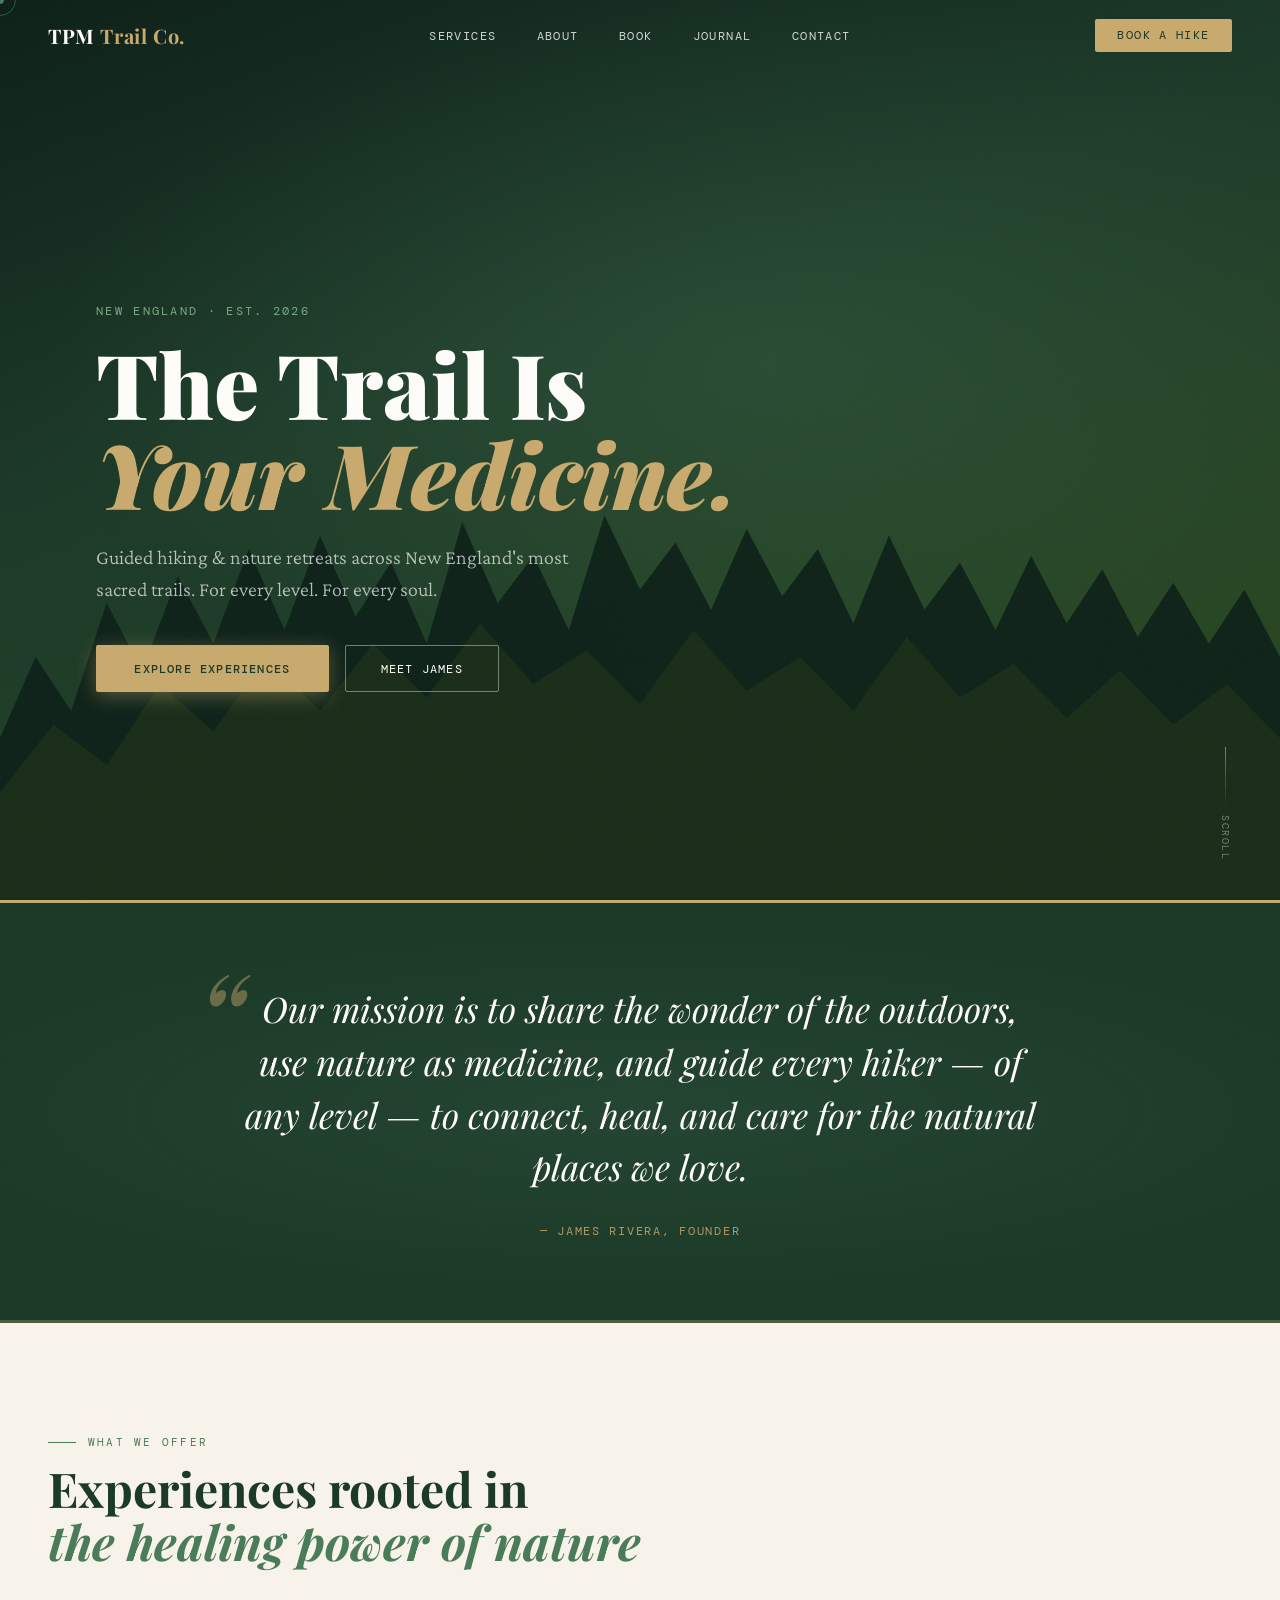
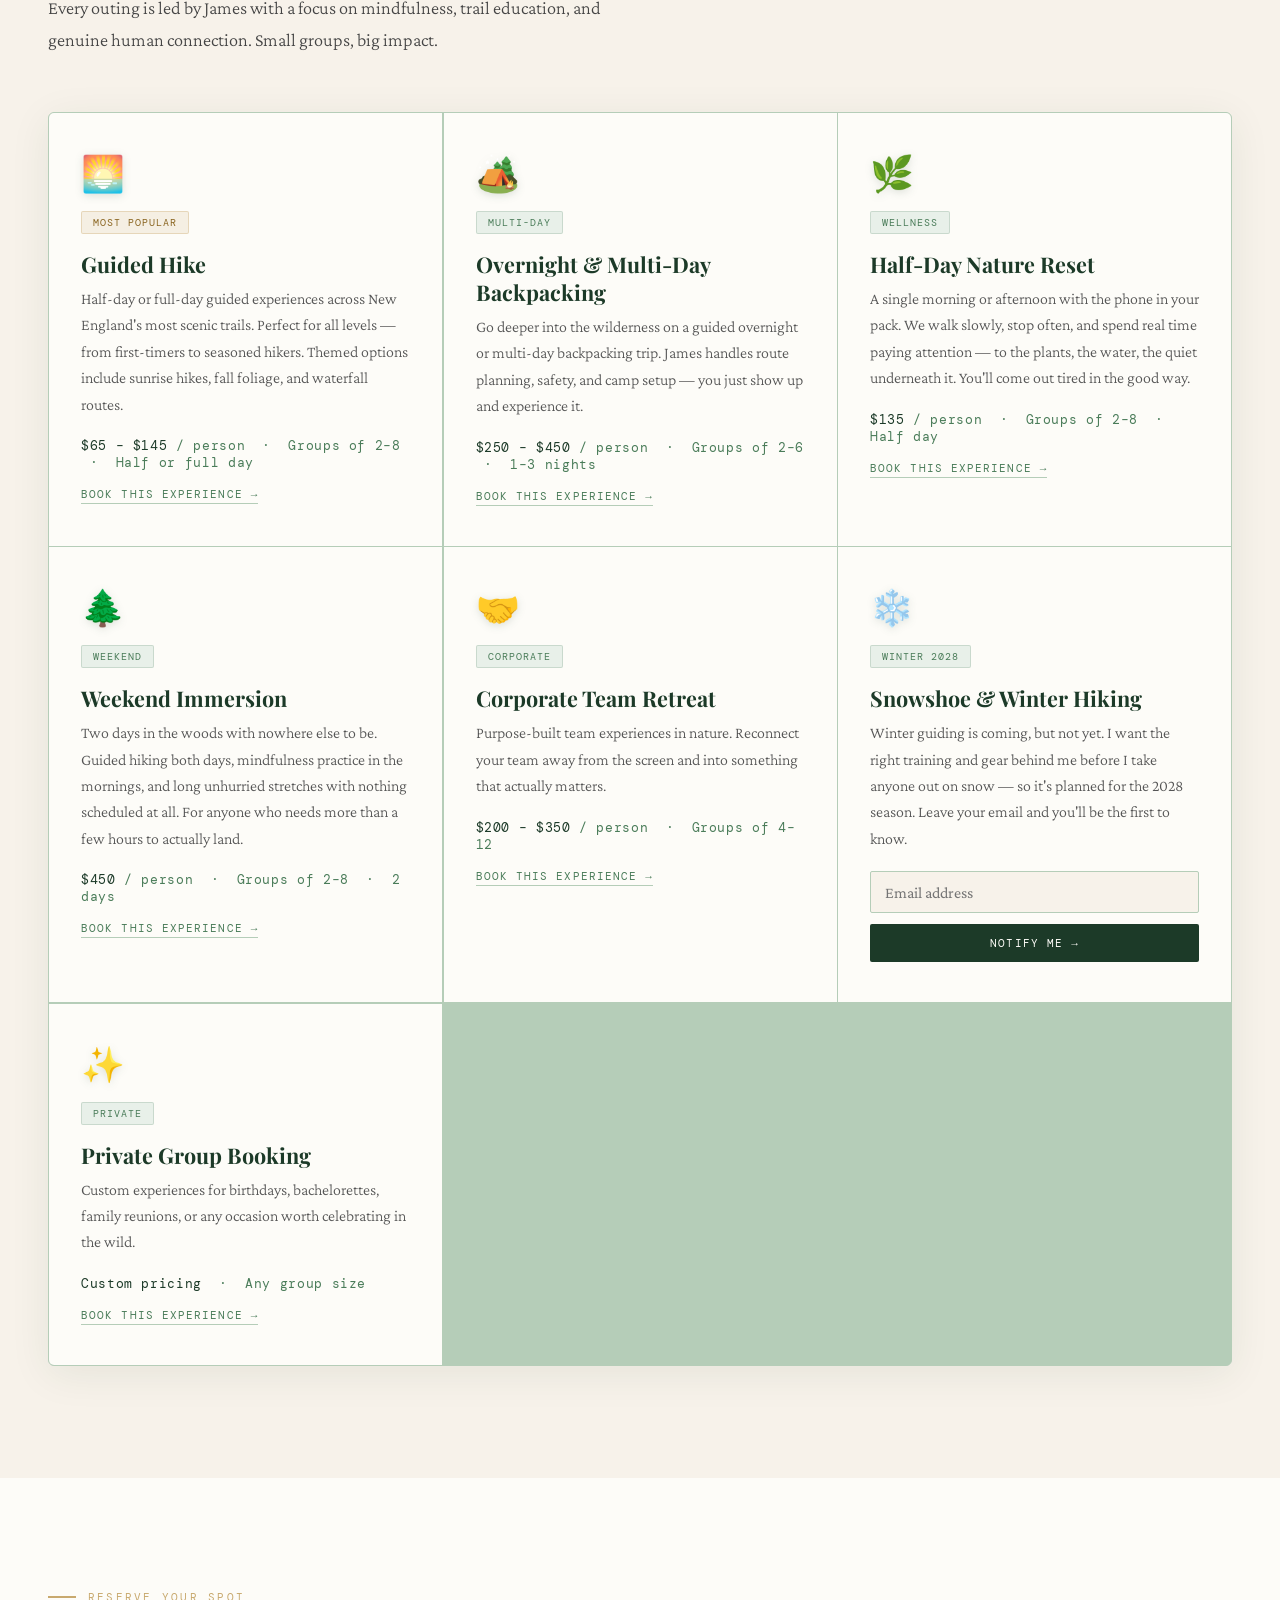
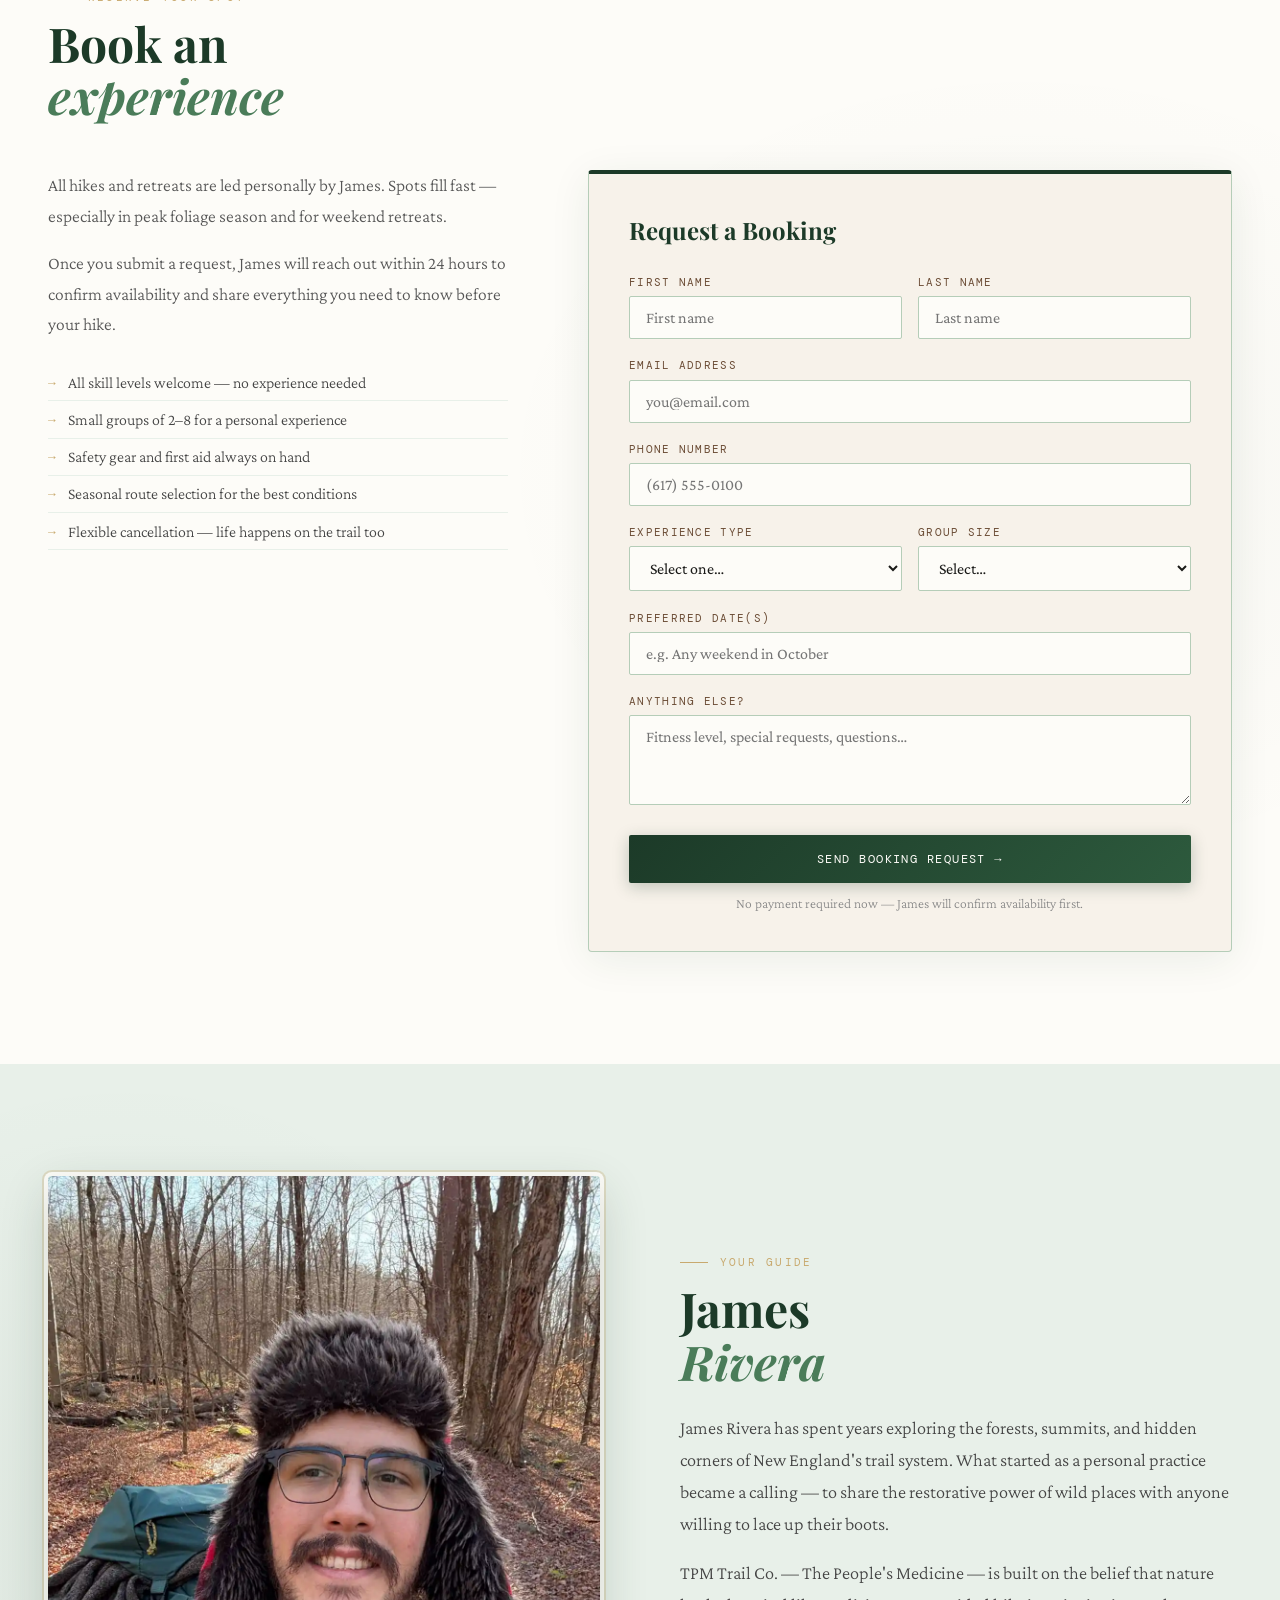
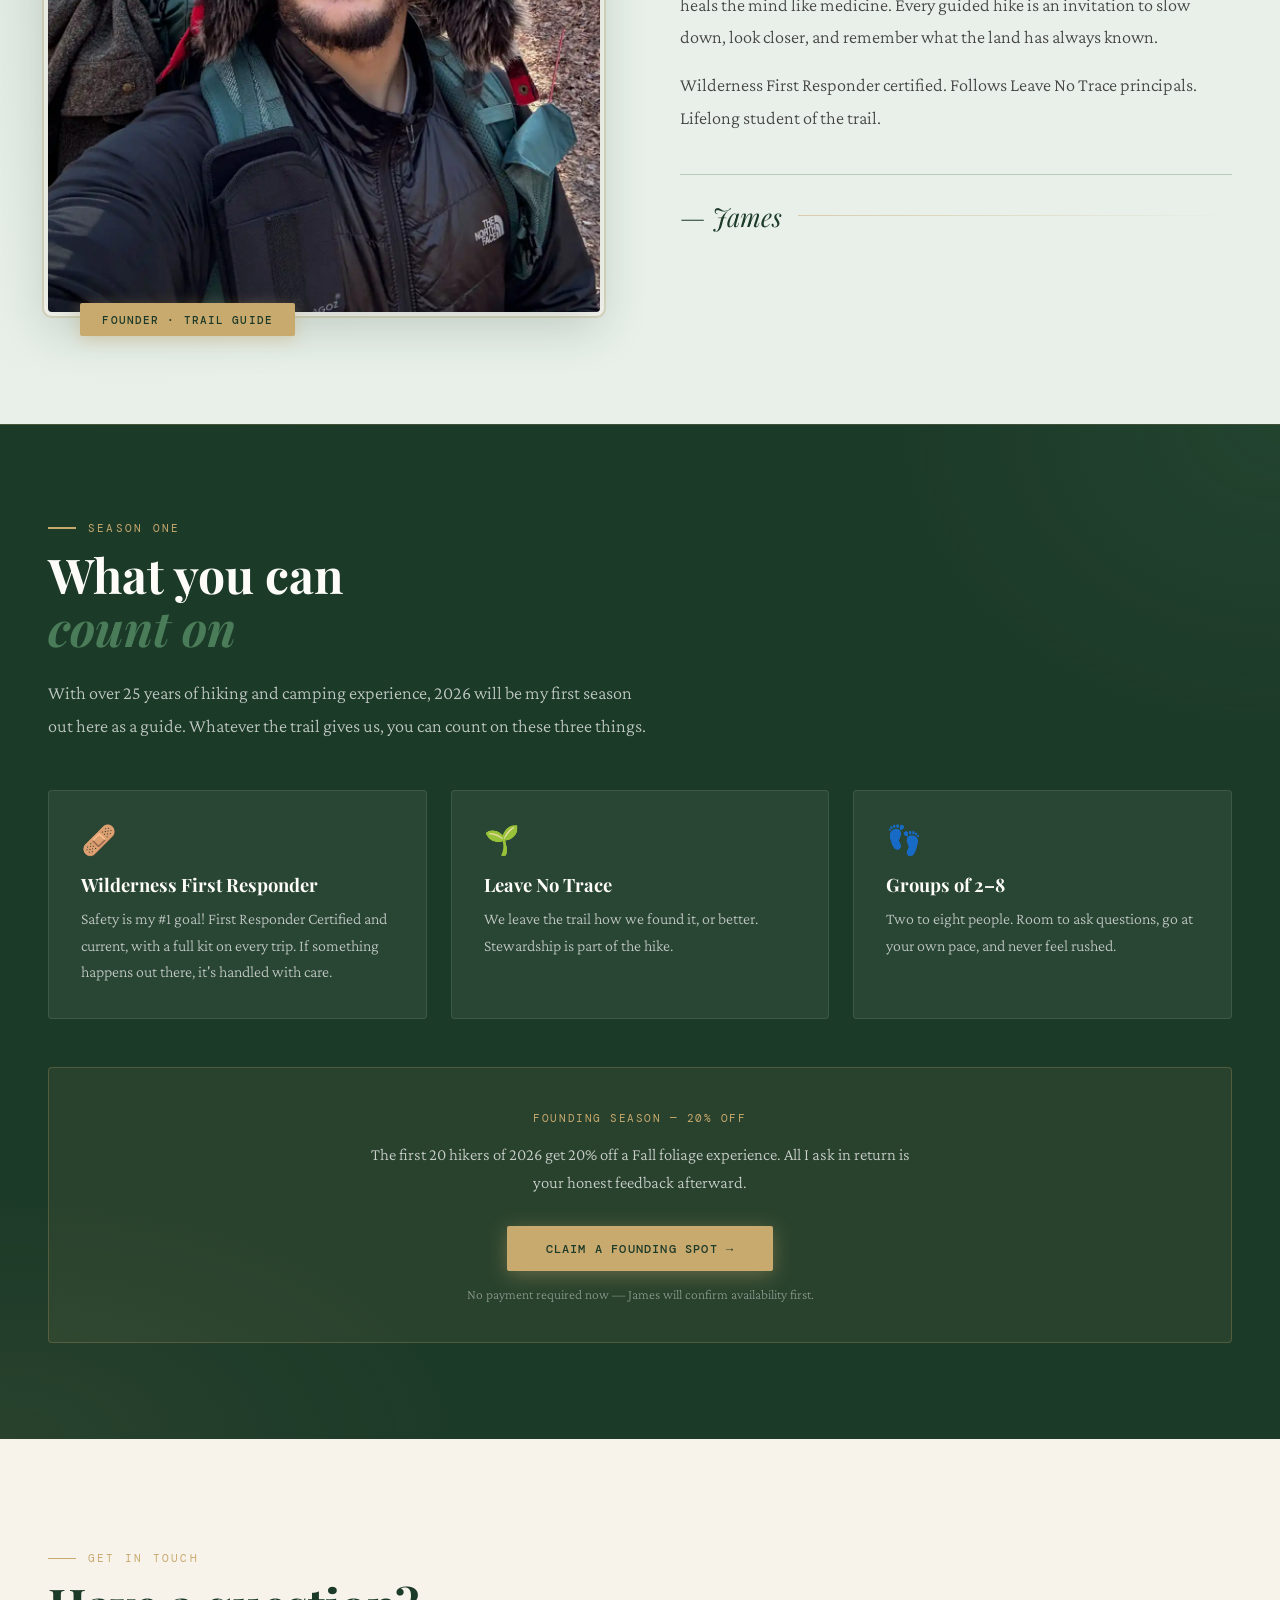
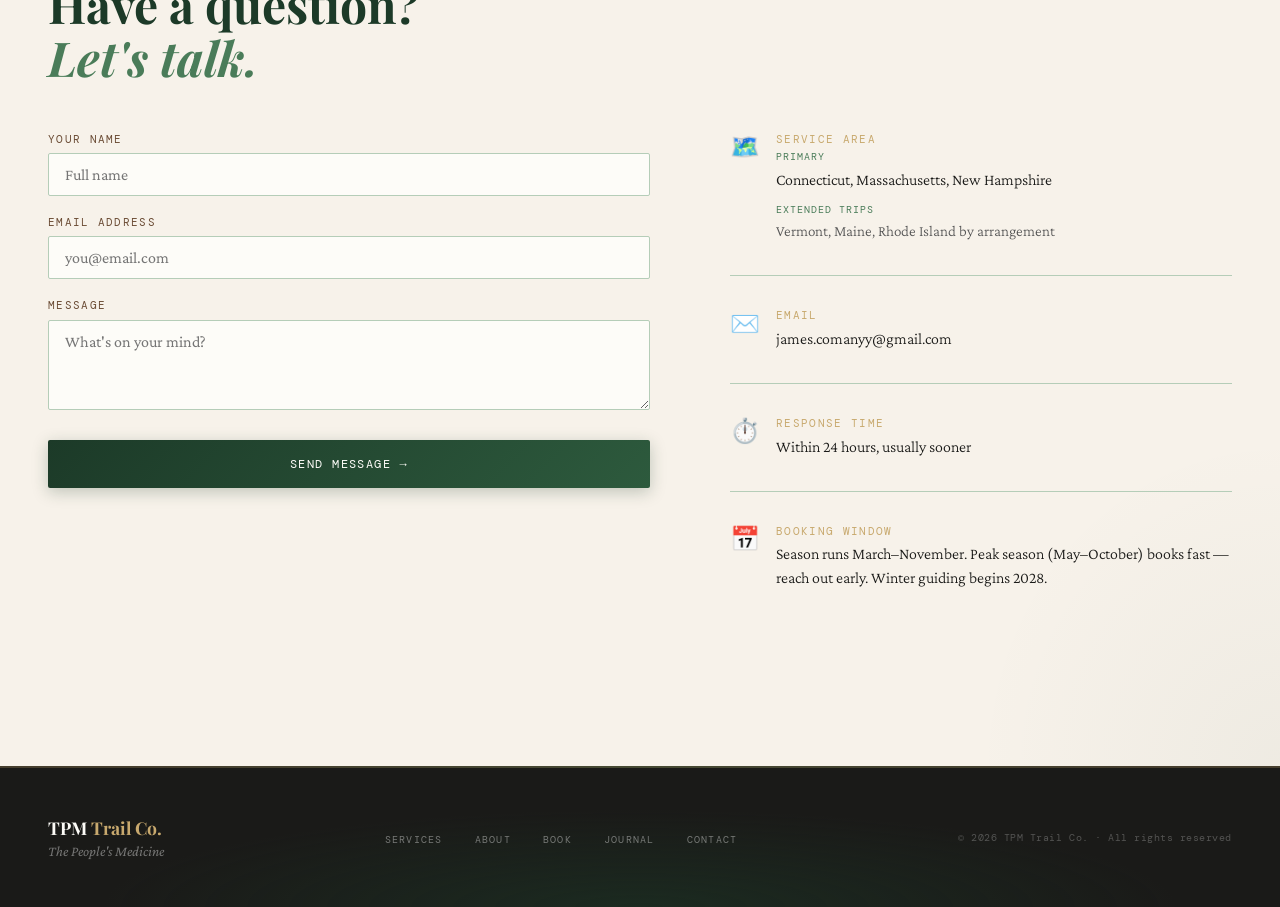
==== index.html @ 146aee2f "Add files via upload" ====
<!DOCTYPE html>
<html lang="en">
<head>
<meta charset="UTF-8">
<meta name="viewport" content="width=device-width, initial-scale=1.0">
<title>TPM Trail Co. — Guided Hiking & Backpacking in New England</title>

<!-- SEO: core -->
<meta name="description" content="TPM Trail Co. offers guided hiking, multi-day backpacking, and nature retreats across Connecticut, Massachusetts, and New Hampshire, with extended trips throughout New England. Book a day hike, overnight trip, or custom experience with guide James Rivera.">
<meta name="robots" content="index, follow">
<link rel="canonical" href="https://tpmtrailco.com/">

<!-- SEO: Open Graph -->
<meta property="og:type" content="website">
<meta property="og:url" content="https://tpmtrailco.com/">
<meta property="og:title" content="TPM Trail Co. — Guided Hiking & Backpacking in New England">
<meta property="og:description" content="Guided hiking, multi-day backpacking, and nature retreats across Connecticut, Massachusetts, and New Hampshire. For every level. For every soul.">
<meta property="og:site_name" content="TPM Trail Co.">
<meta property="og:image" content="https://tpmtrailco.com/images/james.jpg">

<!-- SEO: Twitter Card -->
<meta name="twitter:card" content="summary_large_image">
<meta name="twitter:title" content="TPM Trail Co. — Guided Hiking & Backpacking in New England">
<meta name="twitter:description" content="Guided hiking, multi-day backpacking, and nature retreats across Connecticut, Massachusetts, and New Hampshire. For every level. For every soul.">
<meta name="twitter:image" content="https://tpmtrailco.com/images/james.jpg">

<!-- SEO: Structured data -->
<script type="application/ld+json">
{
  "@context": "https://schema.org",
  "@type": "LocalBusiness",
  "name": "TPM Trail Co.",
  "alternateName": "The People's Medicine Trail Co.",
  "description": "Guided hiking, multi-day backpacking, custom private trips, and nature retreats across Connecticut, Massachusetts, and New Hampshire, with extended trips throughout New England.",
  "url": "https://tpmtrailco.com/",
  "foundingDate": "2026",
  "areaServed": [
    { "@type": "State", "name": "Connecticut" },
    { "@type": "State", "name": "Massachusetts" },
    { "@type": "State", "name": "New Hampshire" }
  ],
  "employee": { "@type": "Person", "name": "James Rivera", "jobTitle": "Lead Guide" },
  "hasOfferCatalog": {
    "@type": "OfferCatalog",
    "name": "Guided Outdoor Experiences",
    "itemListElement": [
      {"@type":"Offer","itemOffered":{"@type":"Service","name":"Guided Day Hikes","description":"Single-day guided hiking trips on New England trails."}},
      {"@type":"Offer","itemOffered":{"@type":"Service","name":"Multi-Day Backpacking","description":"Overnight and multi-day guided backpacking trips across New England."}},
      {"@type":"Offer","itemOffered":{"@type":"Service","name":"Custom & Private Trips","description":"Private group and custom itinerary bookings for any fitness level."}},
      {"@type":"Offer","itemOffered":{"@type":"Service","name":"Nature Wellness Retreats","description":"Half-day nature resets and weekend immersion retreats combining guided hiking, mindfulness, and rest."}}
    ]
  }
}
</script>

<link rel="preconnect" href="https://fonts.googleapis.com">
<link href="https://fonts.googleapis.com/css2?family=Playfair+Display:ital,wght@0,400;0,700;0,900;1,400;1,700&family=Crimson+Pro:ital,wght@0,300;0,400;0,600;1,300;1,400&family=DM+Mono:wght@300;400&display=swap" rel="stylesheet">
<link rel="stylesheet" href="css/styles.css">
</head>
<body>

<!-- custom cursor -->
<div class="cursor" id="cursor">
  <div class="cursor-ring" id="cursorRing"></div>
  <div class="cursor-dot" id="cursorDot"></div>
</div>

<!-- nav -->
<nav id="navbar">
  <a href="#" onclick="showPage('main'); window.scrollTo(0,0); return false;" class="nav-logo">TPM <span>Trail Co.</span></a>
  <ul class="nav-links">
    <li><a href="#" onclick="showPage('main'); scrollToId('services'); return false;">Services</a></li>
    <li><a href="#" onclick="showPage('main'); scrollToId('about'); return false;">About</a></li>
    <li><a href="#" onclick="showPage('main'); scrollToId('booking'); return false;">Book</a></li>
    <li><a href="#" onclick="showPage('blog'); return false;" id="navJournal">Journal</a></li>
    <li><a href="#" onclick="showPage('main'); scrollToId('contact'); return false;">Contact</a></li>
  </ul>
  <button class="nav-book" onclick="showPage('main'); scrollToId('booking');">Book a hike</button>
  <button class="nav-hamburger" id="navHamburger" aria-label="Open menu" aria-expanded="false" onclick="toggleDrawer()">
    <span></span><span></span><span></span>
  </button>
</nav>

<!-- mobile nav drawer -->
<div class="nav-drawer" id="navDrawer" aria-hidden="true">
  <a href="#" onclick="closeDrawer(); showPage('main'); window.scrollTo(0,0); return false;">Home</a>
  <a href="#" onclick="closeDrawer(); showPage('main'); scrollToId('services'); return false;">Services</a>
  <a href="#" onclick="closeDrawer(); showPage('main'); scrollToId('about'); return false;">About</a>
  <a href="#" onclick="closeDrawer(); showPage('blog'); return false;">Journal</a>
  <a href="#" onclick="closeDrawer(); showPage('main'); scrollToId('contact'); return false;">Contact</a>
  <button class="drawer-book" onclick="closeDrawer(); showPage('main'); scrollToId('booking');">Book a hike</button>
</div>

<!-- hero -->
<section id="hero">
  <div class="hero-bg"></div>
  <div class="hero-trees"></div>
  <div class="hero-grain"></div>
  <div class="hero-content">
    <p class="hero-eyebrow">New England · Est. 2026</p>
    <h1 class="hero-title">
      The Trail Is<br>
      <em>Your Medicine.</em>
    </h1>
    <p class="hero-sub">Guided hiking &amp; nature retreats across New England's most sacred trails. For every level. For every soul.</p>
    <div class="hero-ctas">
      <button class="btn-primary" onclick="scrollToId('services')">Explore experiences</button>
      <button class="btn-outline" onclick="scrollToId('about')">Meet James</button>
    </div>
  </div>
  <div class="hero-scroll">
    <div class="scroll-line"></div>
    <span>Scroll</span>
  </div>
</section>

<!-- mission -->
<section id="mission">
  <div class="container">
    <blockquote>
      Our mission is to share the wonder of the outdoors, use nature as medicine, and guide every hiker — of any level — to connect, heal, and care for the natural places we love.
      <cite>— James Rivera, Founder</cite>
    </blockquote>
  </div>
</section>

<!-- services -->
<section id="services">
  <div class="container">
    <div class="reveal">
      <p class="section-label">What we offer</p>
      <h2 class="section-title">Experiences rooted in<br><em>the healing power of nature</em></h2>
      <p class="section-body">Every outing is led by James with a focus on mindfulness, trail education, and genuine human connection. Small groups, big impact.</p>
    </div>
    <div class="services-grid reveal">

      <div class="service-card" onclick="showPage('main'); scrollToId('booking'); prefillService('Guided Hike (Half-Day)');">
        <span class="service-icon">🌅</span>
        <span class="service-tag">Most popular</span>
        <div class="service-name">Guided Hike</div>
        <p class="service-desc">Half-day or full-day guided experiences across New England's most scenic trails. Perfect for all levels — from first-timers to seasoned hikers. Themed options include sunrise hikes, fall foliage, and waterfall routes.</p>
        <p class="service-price"><strong>$65 – $145</strong> / person &nbsp;·&nbsp; Groups of 2–8 &nbsp;·&nbsp; Half or full day</p>
        <span class="book-now">Book this experience →</span>
      </div>

      <div class="service-card" onclick="showPage('main'); scrollToId('booking'); prefillService('Overnight / Multi-Day Backpacking');">
        <span class="service-icon">🏕️</span>
        <span class="service-tag">Multi-day</span>
        <div class="service-name">Overnight &amp; Multi-Day Backpacking</div>
        <p class="service-desc">Go deeper into the wilderness on a guided overnight or multi-day backpacking trip. James handles route planning, safety, and camp setup — you just show up and experience it.</p>
        <p class="service-price"><strong>$250 – $450</strong> / person &nbsp;·&nbsp; Groups of 2–6 &nbsp;·&nbsp; 1–3 nights</p>
        <span class="book-now">Book this experience →</span>
      </div>

      <div class="service-card" onclick="showPage('main'); scrollToId('booking'); prefillService('Half-Day Nature Reset');">
        <span class="service-icon">🌿</span>
        <span class="service-tag">Wellness</span>
        <div class="service-name">Half-Day Nature Reset</div>
        <p class="service-desc">A single morning or afternoon with the phone in your pack. We walk slowly, stop often, and spend real time paying attention — to the plants, the water, the quiet underneath it. You'll come out tired in the good way.</p>
        <p class="service-price"><strong>$135</strong> / person &nbsp;·&nbsp; Groups of 2–8 &nbsp;·&nbsp; Half day</p>
        <span class="book-now">Book this experience →</span>
      </div>

      <div class="service-card" onclick="showPage('main'); scrollToId('booking'); prefillService('Weekend Immersion');">
        <span class="service-icon">🌲</span>
        <span class="service-tag">Weekend</span>
        <div class="service-name">Weekend Immersion</div>
        <p class="service-desc">Two days in the woods with nowhere else to be. Guided hiking both days, mindfulness practice in the mornings, and long unhurried stretches with nothing scheduled at all. For anyone who needs more than a few hours to actually land.</p>
        <p class="service-price"><strong>$450</strong> / person &nbsp;·&nbsp; Groups of 2–8 &nbsp;·&nbsp; 2 days</p>
        <span class="book-now">Book this experience →</span>
      </div>

      <div class="service-card" onclick="showPage('main'); scrollToId('booking'); prefillService('Corporate Team Retreat');">
        <span class="service-icon">🤝</span>
        <span class="service-tag">Corporate</span>
        <div class="service-name">Corporate Team Retreat</div>
        <p class="service-desc">Purpose-built team experiences in nature. Reconnect your team away from the screen and into something that actually matters.</p>
        <p class="service-price"><strong>$200 – $350</strong> / person &nbsp;·&nbsp; Groups of 4–12</p>
        <span class="book-now">Book this experience →</span>
      </div>

      <div class="service-card service-card--teaser">
        <span class="service-icon">❄️</span>
        <span class="service-tag">Winter 2028</span>
        <div class="service-name">Snowshoe &amp; Winter Hiking</div>
        <p class="service-desc">Winter guiding is coming, but not yet. I want the right training and gear behind me before I take anyone out on snow — so it's planned for the 2028 season. Leave your email and you'll be the first to know.</p>
        <form class="newsletter-form" onsubmit="handleNewsletter(event)">
          <input type="hidden" name="_subject" value="Winter 2028 Waitlist — TPM Trail Co.">
          <input class="newsletter-input" type="email" name="email" placeholder="Email address" required autocomplete="email">
          <button class="newsletter-btn" type="submit">Notify me →</button>
        </form>
      </div>

      <div class="service-card" onclick="showPage('main'); scrollToId('booking'); prefillService('Private Group Booking');">
        <span class="service-icon">✨</span>
        <span class="service-tag">Private</span>
        <div class="service-name">Private Group Booking</div>
        <p class="service-desc">Custom experiences for birthdays, bachelorettes, family reunions, or any occasion worth celebrating in the wild.</p>
        <p class="service-price"><strong>Custom pricing</strong> &nbsp;·&nbsp; Any group size</p>
        <span class="book-now">Book this experience →</span>
      </div>

    </div>
  </div>
</section>

<!-- booking -->
<section id="booking">
  <div class="container">
    <div class="reveal">
      <p class="section-label">Reserve your spot</p>
      <h2 class="section-title">Book an<br><em>experience</em></h2>
    </div>
    <div class="booking-layout">
      <div class="booking-info reveal">
        <p>All hikes and retreats are led personally by James. Spots fill fast — especially in peak foliage season and for weekend retreats.</p>
        <p>Once you submit a request, James will reach out within 24 hours to confirm availability and share everything you need to know before your hike.</p>
        <ul class="booking-perks">
          <li>All skill levels welcome — no experience needed</li>
          <li>Small groups of 2–8 for a personal experience</li>
          <li>Safety gear and first aid always on hand</li>
          <li>Seasonal route selection for the best conditions</li>
          <li>Flexible cancellation — life happens on the trail too</li>
        </ul>
      </div>
      <div class="booking-form reveal">
        <div class="form-title">Request a Booking</div>
        <form id="bookingForm">
          <input type="hidden" name="_subject" value="New Booking Request — TPM Trail Co.">
          <div class="form-row">
            <div class="form-group">
              <label for="b-first">First name</label>
              <input type="text" id="b-first" name="first_name" placeholder="First name" autocomplete="given-name">
            </div>
            <div class="form-group">
              <label for="b-last">Last name</label>
              <input type="text" id="b-last" name="last_name" placeholder="Last name" autocomplete="family-name">
            </div>
          </div>
          <div class="form-group">
            <label for="b-email">Email address</label>
            <input type="email" id="b-email" name="email" placeholder="you@email.com" autocomplete="email">
          </div>
          <div class="form-group">
            <label for="b-phone">Phone number</label>
            <input type="tel" id="b-phone" name="phone" placeholder="(617) 555-0100" autocomplete="tel">
          </div>
          <div class="form-row">
            <div class="form-group">
              <label for="b-service">Experience type</label>
              <select id="b-service" name="experience_type">
                <option value="">Select one…</option>
                <option>Guided Hike (Half-Day)</option>
                <option>Guided Hike (Full-Day)</option>
                <option>Overnight / Multi-Day Backpacking</option>
                <option>Half-Day Nature Reset</option>
                <option>Weekend Immersion</option>
                <option>Corporate Team Retreat</option>
                <option>Private Group Booking</option>
              </select>
            </div>
            <div class="form-group">
              <label for="b-group">Group size</label>
              <select id="b-group" name="group_size">
                <option value="">Select…</option>
                <option>Just me</option>
                <option>2 people</option>
                <option>3–4 people</option>
                <option>5–6 people</option>
                <option>7–8 people</option>
                <option>9+ people</option>
              </select>
            </div>
          </div>
          <div class="form-group">
            <label for="b-date">Preferred date(s)</label>
            <input type="text" id="b-date" name="preferred_dates" placeholder="e.g. Any weekend in October">
          </div>
          <div class="form-group">
            <label for="b-msg">Anything else?</label>
            <textarea id="b-msg" name="message" placeholder="Fitness level, special requests, questions…"></textarea>
          </div>
          <button type="submit" class="form-submit">Send booking request →</button>
          <p class="form-note">No payment required now — James will confirm availability first.</p>
        </form>
      </div>
    </div>
  </div>
</section>

<!-- about -->
<section id="about">
  <div class="container">
    <div class="about-layout">
      <div class="about-visual reveal">
        <div class="about-photo-frame">
          <picture>
            <source srcset="images/james.webp" type="image/webp">
            <img src="images/james.jpg" alt="James Rivera, TPM Trail Co. founder and lead guide" loading="lazy" width="600" height="800">
          </picture>
        </div>
        <div class="about-tag">Founder · Trail Guide</div>
      </div>
      <div class="about-text reveal">
        <p class="section-label">Your guide</p>
        <h2 class="section-title">James<br><em>Rivera</em></h2>
        <p class="section-body">James Rivera has spent years exploring the forests, summits, and hidden corners of New England's trail system. What started as a personal practice became a calling — to share the restorative power of wild places with anyone willing to lace up their boots.</p>
        <p class="section-body" style="margin-top:1rem;">TPM Trail Co. — The People's Medicine — is built on the belief that nature heals the mind like medicine. Every guided hike is an invitation to slow down, look closer, and remember what the land has always known.</p>
        <p class="section-body" style="margin-top:1rem;">Wilderness First Responder certified. Follows Leave No Trace principals. Lifelong student of the trail.</p>
        <p class="about-sig">— James</p>
      </div>
    </div>
  </div>
</section>

<!-- founding season -->
<section id="founding">
  <div class="container">
    <div class="reveal">
      <p class="section-label">Season one</p>
      <h2 class="section-title" style="color:var(--white)">What you can<br><em>count on</em></h2>
      <p class="section-body founding-intro">With over 25 years of hiking and camping experience, 2026 will be my first season out here as a guide. Whatever the trail gives us, you can count on these three things.</p>
    </div>
    <div class="founding-grid">
      <div class="founding-card reveal">
        <span class="founding-icon">🩹</span>
        <div class="founding-card-title">Wilderness First Responder</div>
        <p class="founding-card-body">Safety is my #1 goal! First Responder Certified and current, with a full kit on every trip. If something happens out there, it's handled with care.</p>
      </div>
      <div class="founding-card reveal">
        <span class="founding-icon">🌱</span>
        <div class="founding-card-title">Leave No Trace</div>
        <p class="founding-card-body">We leave the trail how we found it, or better. Stewardship is part of the hike.</p>
      </div>
      <div class="founding-card reveal">
        <span class="founding-icon">👣</span>
        <div class="founding-card-title">Groups of 2–8</div>
        <p class="founding-card-body">Two to eight people. Room to ask questions, go at your own pace, and never feel rushed.</p>
      </div>
    </div>
    <div class="founding-cta reveal">
      <span class="founding-cta-label">Founding Season — 20% off</span>
      <p class="founding-cta-text">The first 20 hikers of 2026 get 20% off a Fall foliage experience. All I ask in return is your honest feedback afterward. </p>
      <button class="btn-primary" onclick="scrollToId('booking')">Claim a founding spot →</button>
      <p class="form-note form-note--light">No payment required now — James will confirm availability first.</p>
    </div>
  </div>
</section>

<!-- contact -->
<section id="contact">
  <div class="container">
    <div class="reveal">
      <p class="section-label">Get in touch</p>
      <h2 class="section-title">Have a question?<br><em>Let's talk.</em></h2>
    </div>
    <div class="contact-layout">
      <div class="contact-form reveal">
        <form id="contactForm">
          <input type="hidden" name="_subject" value="Contact Form — TPM Trail Co.">
          <div class="form-group">
            <label for="c-name">Your name</label>
            <input type="text" id="c-name" name="name" placeholder="Full name" autocomplete="name">
          </div>
          <div class="form-group">
            <label for="c-email">Email address</label>
            <input type="email" id="c-email" name="email" placeholder="you@email.com" autocomplete="email">
          </div>
          <div class="form-group">
            <label for="c-msg">Message</label>
            <textarea id="c-msg" name="message" placeholder="What's on your mind?"></textarea>
          </div>
          <button type="submit" class="form-submit">Send message →</button>
        </form>
      </div>
      <div class="contact-info reveal">
        <div class="contact-info-item">
          <span class="contact-icon">🗺️</span>
          <div>
            <div class="contact-info-label">Service area</div>
            <div class="contact-info-value"><strong>Primary</strong>Connecticut, Massachusetts, New Hampshire</div>
            <div class="contact-info-value contact-info-value--sub"><strong>Extended trips</strong>Vermont, Maine, Rhode Island by arrangement</div>
          </div>
        </div>
        <div class="contact-info-item">
          <span class="contact-icon">✉️</span>
          <div>
            <div class="contact-info-label">Email</div>
            <div class="contact-info-value">james.comanyy@gmail.com</div>
          </div>
        </div>
        <div class="contact-info-item">
          <span class="contact-icon">⏱️</span>
          <div>
            <div class="contact-info-label">Response time</div>
            <div class="contact-info-value">Within 24 hours, usually sooner</div>
          </div>
        </div>
        <div class="contact-info-item">
          <span class="contact-icon">📅</span>
          <div>
            <div class="contact-info-label">Booking window</div>
            <div class="contact-info-value">Season runs March–November. Peak season (May–October) books fast — reach out early. Winter guiding begins 2028.</div>
          </div>
        </div>
      </div>
    </div>
  </div>
</section>

<!-- footer -->
<footer>
  <div>
    <div class="footer-logo">TPM <span>Trail Co.</span></div>
    <div class="footer-tagline">The People's Medicine</div>
  </div>
  <ul class="footer-links">
    <li><a href="#" onclick="scrollToId('services'); return false;">Services</a></li>
    <li><a href="#" onclick="scrollToId('about'); return false;">About</a></li>
    <li><a href="#" onclick="scrollToId('booking'); return false;">Book</a></li>
    <li><a href="#" onclick="showPage('blog'); return false;">Journal</a></li>
    <li><a href="#" onclick="scrollToId('contact'); return false;">Contact</a></li>
  </ul>
  <div class="footer-copy">© 2026 TPM Trail Co. · All rights reserved</div>
</footer>

<!-- toast -->
<div class="toast" id="toast"></div>

<!-- ═══════════════════════════════════════════════════
     BLOG / JOURNAL PAGE
═══════════════════════════════════════════════════ -->
<div id="blogPage" style="display:none;">

  <div class="blog-hero">
    <div class="blog-hero-inner">
      <div class="blog-hero-meta">
        <p class="blog-eyebrow">TPM Trail Co. · New England</p>
        <span class="blog-badge" id="blogBadge" hidden></span>
      </div>
      <h1>The Trail<br><em>Journal</em></h1>
      <p>Trip reports, trail history, ecology deep-dives, and gear guides from New England's backcountry — written by James Rivera.</p>
    </div>
  </div>

  <div class="filters-bar">
    <div class="filters-inner">
      <button class="filter-btn active" onclick="filterPosts('all', this)">All Posts</button>
      <button class="filter-btn" onclick="filterPosts('Trail Stories', this)">🥾 Trail Stories</button>
      <button class="filter-btn" onclick="filterPosts('Ecology', this)">🌿 Ecology</button>
      <button class="filter-btn" onclick="filterPosts('Gear', this)">🎒 Gear</button>
      <span class="filter-count" id="filterCount"></span>
    </div>
  </div>

  <div class="blog-layout">
    <main>
      <div id="featuredContainer"></div>
      <div class="posts-grid" id="postsGrid"></div>
      <div class="empty-state" id="emptyState" style="display:none">
        <p>No posts in this category yet — check back soon.</p>
      </div>
    </main>

    <aside class="sidebar">
      <div class="sidebar-widget">
        <div class="widget-title">Join the Trail List</div>
        <p class="widget-body">Monthly trail highlights, early booking access, and seasonal guides — straight to your inbox.</p>
        <form class="newsletter-form" onsubmit="handleNewsletter(event)">
          <input type="hidden" name="_subject" value="New Trail List Signup — TPM Trail Co.">
          <input class="newsletter-input" type="text" name="name" placeholder="Your name" required autocomplete="name">
          <input class="newsletter-input" type="email" name="email" placeholder="Email address" required autocomplete="email">
          <button class="newsletter-btn" type="submit">Subscribe →</button>
          <p class="newsletter-note">No spam. Unsubscribe anytime.</p>
        </form>
      </div>
      <div class="sidebar-widget">
        <div class="widget-title">Recent Posts</div>
        <ul class="recent-list" id="recentList"></ul>
      </div>
      <div class="sidebar-widget">
        <div class="widget-title">Topics</div>
        <div class="tag-cloud">
          <span class="tag-pill" onclick="filterPosts('Trail Stories', null)">Trail History</span>
          <span class="tag-pill" onclick="filterPosts('Ecology', null)">Plant Medicine</span>
          <span class="tag-pill" onclick="filterPosts('Ecology', null)">Wildlife</span>
          <span class="tag-pill" onclick="filterPosts('Gear', null)">Gear Lists</span>
          <span class="tag-pill" onclick="filterPosts('Trail Stories', null)">Trip Reports</span>
          <span class="tag-pill" onclick="filterPosts('Ecology', null)">Geology</span>
          <span class="tag-pill" onclick="filterPosts('Gear', null)">Beginner Tips</span>
          <span class="tag-pill" onclick="filterPosts('Trail Stories', null)">Foliage</span>
          <span class="tag-pill" onclick="filterPosts('Ecology', null)">Fungi</span>
          <span class="tag-pill" onclick="filterPosts('Gear', null)">Safety</span>
        </div>
      </div>
      <div class="sidebar-widget sidebar-widget--dark">
        <div class="widget-title widget-title--gold">Ready to hit the trail?</div>
        <p class="widget-body widget-body--muted">James guides hikers of every level across New England's best trails. Book your experience today.</p>
        <button class="sidebar-cta" onclick="showPage('main'); scrollToId('booking');">Book a hike →</button>
      </div>
    </aside>
  </div>

  <!-- article modal -->
  <div class="article-overlay" id="articleOverlay" onclick="closeArticle(event)">
    <div class="article-modal" id="articleModal">
      <button class="article-close" onclick="closeArticleBtn()" aria-label="Close article">✕</button>
      <div class="article-hero-img">
        <div class="article-hero-img-bg" id="articleHeroImg"></div>
      </div>
      <div class="article-content">
        <div class="article-category" id="articleCat"></div>
        <h1 class="article-title" id="articleTitle"></h1>
        <div class="article-byline" id="articleByline"></div>
        <div class="article-body" id="articleBody"></div>
        <div class="article-cta">
          <p>Ready to experience New England's trails with a guide who knows every inch of them?</p>
          <button onclick="closeArticleBtn(); showPage('main'); scrollToId('booking');">Book a hike with James →</button>
        </div>
      </div>
    </div>
  </div>

</div><!-- /blogPage -->

<script src="js/main.js" defer></script>
<script src="js/blog.js" defer></script>
</body>
</html>
---- css/styles.css ----
/* ═══════════════════════════════════════════════════
   TPM TRAIL CO. — styles.css
═══════════════════════════════════════════════════ */

/* ── design tokens ── */
:root {
  --forest:     #1c3a28;
  --pine:       #2d5a3d;
  --moss:       #4a7c59;
  --fern:       #7aaa85;
  --sage:       #b5cdb8;
  --mist:       #e8f0e9;
  --earth:      #3d2b1f;
  --bark:       #6b4c35;
  --clay:       #c4956a;
  --sand:       #e8d5b7;
  --cream:      #f7f2ea;
  --white:      #fdfcf8;
  --ink:        #1a1a18;
  --gold:       #c8a96e;
  --amber:      #d4813a;
  --ff-display: 'Playfair Display', Georgia, serif;
  --ff-body:    'Crimson Pro', Georgia, serif;
  --ff-mono:    'DM Mono', monospace;
  /* height of the fixed nav — anything sitting below it offsets by this */
  --nav-h:      62px;
}

/* ── reset ── */
*, *::before, *::after { box-sizing: border-box; margin: 0; padding: 0; }
html { scroll-behavior: smooth; }
body {
  font-family: var(--ff-body);
  background: var(--white);
  color: var(--ink);
  overflow-x: hidden;
}

/* ── custom cursor ── */
.cursor { position: fixed; top: 0; left: 0; z-index: 9999; pointer-events: none; }
.cursor-dot {
  position: fixed; width: 8px; height: 8px;
  background: var(--moss); border-radius: 50%;
  transform: translate(-50%, -50%);
  transition: transform .15s, background .2s;
}
.cursor-ring {
  position: fixed; width: 32px; height: 32px;
  border: 1.5px solid var(--moss); border-radius: 50%;
  transform: translate(-50%, -50%);
  transition: width .3s, height .3s, opacity .3s; opacity: .6;
}
.cursor-expand .cursor-ring { width: 56px; height: 56px; opacity: .3; }

/* ── nav ── */
nav {
  position: fixed; top: 0; left: 0; right: 0; z-index: 100;
  display: flex; align-items: center; justify-content: space-between;
  padding: 1.2rem 3rem;
  transition: background .4s, backdrop-filter .4s, box-shadow .4s;
}
nav.scrolled {
  background: rgba(20,48,32,.95);
  backdrop-filter: blur(16px);
  box-shadow: 0 2px 32px rgba(0,0,0,.3);
  border-bottom: 1px solid rgba(200,169,110,.15);
}
.nav-logo {
  font-family: var(--ff-display); font-size: 1.25rem; font-weight: 700;
  color: var(--white); letter-spacing: .03em; text-decoration: none;
}
.nav-logo span { color: var(--gold); }
.nav-links { display: flex; gap: 2.5rem; list-style: none; }
.nav-links a {
  font-family: var(--ff-mono); font-size: .75rem;
  letter-spacing: .12em; text-transform: uppercase;
  color: rgba(255,255,255,.8); text-decoration: none; transition: color .2s;
}
.nav-links a:hover, .nav-links a.active { color: var(--gold); }
.nav-book {
  font-family: var(--ff-mono); font-size: .72rem;
  letter-spacing: .12em; text-transform: uppercase;
  background: var(--gold); color: var(--forest);
  border: none; padding: .55rem 1.4rem; border-radius: 2px;
  cursor: pointer; transition: background .2s, transform .2s;
}
.nav-book:hover { background: var(--clay); transform: translateY(-1px); }

/* ── hamburger ── */
.nav-hamburger {
  display: none; flex-direction: column; justify-content: center;
  gap: 5px; background: none; border: none;
  cursor: pointer; padding: .4rem; z-index: 101;
}
.nav-hamburger span {
  display: block; width: 24px; height: 2px;
  background: var(--white); border-radius: 2px;
  transition: transform .3s, opacity .3s;
}
.nav-hamburger.open span:nth-child(1) { transform: translateY(7px) rotate(45deg); }
.nav-hamburger.open span:nth-child(2) { opacity: 0; }
.nav-hamburger.open span:nth-child(3) { transform: translateY(-7px) rotate(-45deg); }

/* ── mobile drawer ── */
.nav-drawer {
  display: none;
  position: fixed; top: 0; left: 0; right: 0;
  background: rgba(28,58,40,.97); backdrop-filter: blur(16px);
  z-index: 99; padding: 5rem 2rem 2.5rem;
  flex-direction: column;
  transform: translateY(-100%);
  transition: transform .35s cubic-bezier(.23,1,.32,1);
}
.nav-drawer.open { transform: translateY(0); }
.nav-drawer a {
  font-family: var(--ff-mono); font-size: .85rem;
  letter-spacing: .12em; text-transform: uppercase;
  color: rgba(255,255,255,.8); text-decoration: none;
  padding: 1rem 0; border-bottom: 1px solid rgba(255,255,255,.08);
  transition: color .2s;
}
.nav-drawer a:hover { color: var(--gold); }
.drawer-book {
  margin-top: 1.5rem; background: var(--gold); color: var(--forest);
  font-family: var(--ff-mono); font-size: .72rem;
  letter-spacing: .12em; text-transform: uppercase;
  padding: .9rem; text-align: center; border-radius: 2px;
  border: none; cursor: pointer; width: 100%; transition: background .2s;
}
.drawer-book:hover { background: var(--clay); }

/* ── hero ── */
#hero {
  position: relative; height: 100vh; min-height: 680px;
  display: flex; align-items: flex-end;
  overflow: hidden; background: var(--forest);
}
.hero-bg {
  position: absolute; inset: 0;
  background:
    radial-gradient(ellipse 80% 60% at 60% 40%, rgba(74,124,89,.25) 0%, transparent 70%),
    radial-gradient(ellipse 50% 80% at 20% 80%, rgba(28,58,40,.8) 0%, transparent 60%),
    linear-gradient(160deg, #0d2018 0%, #1c3a28 40%, #2d4a1e 100%);
}
.hero-trees {
  position: absolute; bottom: 0; left: 0; right: 0; height: 45%;
  background:
    url("data:image/svg+xml,%3Csvg xmlns='http://www.w3.org/2000/svg' viewBox='0 0 1440 300' preserveAspectRatio='none'%3E%3Cpath d='M0,300 L0,180 L40,120 L80,160 L120,80 L160,130 L200,60 L240,110 L280,40 L320,100 L360,30 L400,90 L440,50 L480,110 L520,20 L560,80 L600,45 L640,100 L680,15 L720,70 L760,35 L800,85 L840,25 L880,75 L920,40 L960,95 L1000,30 L1040,85 L1080,50 L1120,100 L1160,45 L1200,95 L1240,55 L1280,105 L1320,65 L1360,110 L1400,70 L1440,120 L1440,300 Z' fill='%230d2018' opacity='0.9'/%3E%3Cpath d='M0,300 L0,220 L60,170 L120,200 L180,140 L240,175 L300,120 L360,160 L420,110 L480,150 L540,95 L600,140 L660,115 L720,155 L780,100 L840,145 L900,120 L960,160 L1020,105 L1080,150 L1140,125 L1200,165 L1260,130 L1320,170 L1380,140 L1440,180 L1440,300 Z' fill='%231a2e1a' opacity='0.95'/%3E%3C/svg%3E") bottom/cover no-repeat;
}
.hero-grain {
  position: absolute; inset: 0;
  background-image: url("data:image/svg+xml,%3Csvg viewBox='0 0 512 512' xmlns='http://www.w3.org/2000/svg'%3E%3Cfilter id='n'%3E%3CfeTurbulence type='fractalNoise' baseFrequency='.9' numOctaves='4' stitchTiles='stitch'/%3E%3C/filter%3E%3Crect width='100%25' height='100%25' filter='url(%23n)' opacity='.04'/%3E%3C/svg%3E");
  pointer-events: none; opacity: .5;
}
.hero-content {
  position: relative; z-index: 2;
  padding: 0 3rem 6rem; max-width: 780px;
}
.hero-eyebrow {
  font-family: var(--ff-mono); font-size: .72rem;
  letter-spacing: .2em; text-transform: uppercase;
  color: var(--fern); margin-bottom: 1.2rem;
  opacity: 0; animation: fadeUp .8s .3s forwards;
}
.hero-title {
  font-family: var(--ff-display);
  font-size: clamp(3.2rem, 7vw, 6rem);
  font-weight: 900; line-height: 1.0;
  color: var(--white); margin-bottom: 1.5rem;
  opacity: 0; animation: fadeUp .9s .5s forwards;
}
.hero-title em { font-style: italic; color: var(--gold); display: block; }
.hero-sub {
  font-size: 1.25rem; font-weight: 300;
  color: rgba(255,255,255,.7); line-height: 1.6;
  max-width: 520px; margin-bottom: 2.5rem;
  opacity: 0; animation: fadeUp .9s .7s forwards;
}
.hero-ctas {
  display: flex; gap: 1rem; flex-wrap: wrap;
  opacity: 0; animation: fadeUp .9s .9s forwards;
}
.btn-primary {
  font-family: var(--ff-mono); font-size: .75rem;
  letter-spacing: .1em; text-transform: uppercase;
  background: var(--gold); color: var(--forest);
  border: none; padding: .9rem 2.4rem; border-radius: 2px;
  cursor: pointer; transition: background .2s, transform .15s, box-shadow .2s;
  box-shadow: 0 4px 20px rgba(200,169,110,.4);
  font-weight: 500;
}
.btn-primary:hover { background: var(--clay); transform: translateY(-2px); box-shadow: 0 6px 24px rgba(200,169,110,.5); }
.btn-outline {
  font-family: var(--ff-mono); font-size: .75rem;
  letter-spacing: .1em; text-transform: uppercase;
  background: transparent; color: var(--white);
  border: 1.5px solid rgba(255,255,255,.4);
  padding: .9rem 2.2rem; border-radius: 2px;
  cursor: pointer; transition: border-color .2s, color .2s, transform .15s;
}
.btn-outline:hover { border-color: var(--gold); color: var(--gold); transform: translateY(-2px); }
.hero-scroll {
  position: absolute; bottom: 2.5rem; right: 3rem; z-index: 3;
  display: flex; flex-direction: column; align-items: center; gap: .5rem;
  opacity: 0; animation: fadeIn 1s 1.4s forwards;
}
.hero-scroll span {
  font-family: var(--ff-mono); font-size: .65rem;
  letter-spacing: .15em; text-transform: uppercase;
  color: rgba(255,255,255,.4); writing-mode: vertical-rl;
}
.scroll-line {
  width: 1px; height: 60px;
  background: linear-gradient(to bottom, rgba(255,255,255,.4), transparent);
  animation: scrollDrop 2s 2s infinite;
}

/* ── section base ── */
section { padding: 7rem 3rem; }
.container { max-width: 1200px; margin: 0 auto; }
.section-label {
  font-family: var(--ff-mono); font-size: .7rem;
  letter-spacing: .2em; text-transform: uppercase;
  color: var(--gold); margin-bottom: .8rem;
  display: flex; align-items: center; gap: .75rem;
}
.section-label::before {
  content: '';
  display: inline-block; width: 28px; height: 1.5px;
  background: var(--gold); flex-shrink: 0;
}
.section-title {
  font-family: var(--ff-display);
  font-size: clamp(2rem, 4vw, 3rem);
  font-weight: 700; line-height: 1.1;
  color: var(--forest); margin-bottom: 1.5rem;
}
.section-title em { font-style: italic; color: var(--moss); }
.section-body { font-size: 1.15rem; font-weight: 300; line-height: 1.75; color: #444; max-width: 600px; }

/* ── mission ── */
#mission {
  background: var(--forest);
  background-image: radial-gradient(ellipse 80% 60% at 50% 50%, rgba(74,124,89,.18) 0%, transparent 70%);
  padding: 5rem 3rem; text-align: center;
  border-top: 3px solid var(--gold);
  border-bottom: 3px solid rgba(200,169,110,.3);
}
#mission blockquote {
  font-family: var(--ff-display);
  font-size: clamp(1.4rem, 3vw, 2.2rem);
  font-style: italic; font-weight: 400;
  color: var(--white); max-width: 860px;
  margin: 0 auto; line-height: 1.5; position: relative;
  padding: 0 2rem;
}
#mission blockquote::before {
  content: '\201C'; font-size: 8rem; line-height: 0;
  position: absolute; top: 2rem; left: -1rem;
  color: var(--gold); opacity: .45;
  font-family: var(--ff-display);
}
#mission cite {
  display: block; font-family: var(--ff-mono);
  font-size: .72rem; letter-spacing: .15em; text-transform: uppercase;
  color: var(--gold); margin-top: 1.8rem; font-style: normal;
  opacity: .85;
}

/* ── services ── */
#services { background: var(--cream); }
#services .section-label { color: var(--moss); }
#services .section-label::before { background: var(--moss); }
.services-grid {
  display: grid; grid-template-columns: repeat(auto-fit, minmax(300px, 1fr));
  gap: 1.5px; margin-top: 3.5rem;
  background: var(--sage); border: 1.5px solid var(--sage);
  border-radius: 6px; overflow: hidden;
  box-shadow: 0 8px 40px rgba(28,58,40,.08);
}
.service-card {
  background: var(--white); padding: 2.5rem 2rem;
  cursor: pointer; transition: background .3s, transform .2s;
  position: relative; overflow: hidden;
}
.service-card::before {
  content: ''; position: absolute; top: 0; left: 0;
  width: 100%; height: 4px;
  background: linear-gradient(90deg, var(--forest), var(--moss), var(--gold));
  transform: scaleX(0); transform-origin: left;
  transition: transform .4s cubic-bezier(.23,1,.32,1);
}
.service-card::after {
  content: ''; position: absolute; inset: 0;
  background: linear-gradient(135deg, rgba(200,169,110,.04) 0%, transparent 60%);
  opacity: 0; transition: opacity .3s;
}
.service-card:hover { background: var(--mist); }
.service-card:hover::before { transform: scaleX(1); }
.service-card:hover::after { opacity: 1; }
.service-icon {
  font-size: 2.2rem; margin-bottom: 1rem; display: block;
  filter: drop-shadow(0 2px 4px rgba(28,58,40,.15));
}
.service-tag {
  display: inline-block; font-family: var(--ff-mono);
  font-size: .62rem; letter-spacing: .1em; text-transform: uppercase;
  background: var(--mist); color: var(--moss);
  padding: .25rem .7rem; border-radius: 2px; margin-bottom: 1rem;
  border: 1px solid rgba(74,124,89,.2);
}
/* gold highlight for the "Most popular" card */
.service-card:first-child .service-tag {
  background: rgba(200,169,110,.15); color: #8a6520;
  border-color: rgba(200,169,110,.35);
}
.service-name {
  font-family: var(--ff-display); font-size: 1.35rem; font-weight: 700;
  color: var(--forest); margin-bottom: .5rem;
}
.service-desc { font-size: 1rem; font-weight: 300; color: #555; line-height: 1.65; margin-bottom: 1.2rem; }
.service-price { font-family: var(--ff-mono); font-size: .8rem; color: var(--moss); letter-spacing: .05em; }
.service-price strong { color: var(--forest); font-weight: 400; }
.book-now {
  display: inline-block; margin-top: 1rem;
  font-family: var(--ff-mono); font-size: .68rem;
  letter-spacing: .1em; text-transform: uppercase;
  color: var(--moss); border-bottom: 1px solid var(--sage);
  padding-bottom: 2px; transition: color .2s, border-color .2s;
}
.service-card:hover .book-now { color: var(--forest); border-color: var(--forest); }

/* teaser variant — holds a form, not a booking link */
.service-card--teaser { cursor: default; }
.service-card--teaser:hover { background: var(--white); }
.service-card--teaser:hover::before { transform: scaleX(0); }
.service-card--teaser:hover::after { opacity: 0; }
.service-card--teaser .newsletter-form { margin-top: 1.2rem; }

/* ── booking ── */
#booking {
  background: var(--white);
  background-image: radial-gradient(ellipse 60% 50% at 80% 50%, rgba(28,58,40,.03) 0%, transparent 70%);
}
.booking-layout {
  display: grid; grid-template-columns: 1fr 1.4fr;
  gap: 5rem; align-items: start; margin-top: 3rem;
}
.booking-info p { font-size: 1.1rem; line-height: 1.75; color: #555; margin-bottom: 1rem; font-weight: 300; }
.booking-perks { list-style: none; margin-top: 1.5rem; }
.booking-perks li {
  font-size: 1rem; color: #444; padding: .6rem 0;
  border-bottom: 1px solid var(--mist);
  display: flex; align-items: center; gap: .75rem; font-weight: 300;
}
.booking-perks li::before { content: '→'; color: var(--gold); font-family: var(--ff-mono); font-size: .8rem; }
.booking-form {
  background: var(--cream);
  border: 1.5px solid var(--sage);
  border-top: 4px solid var(--forest);
  border-radius: 4px; padding: 2.5rem;
  box-shadow: 0 8px 40px rgba(28,58,40,.08);
}
.form-title {
  font-family: var(--ff-display); font-size: 1.5rem; font-weight: 700;
  color: var(--forest); margin-bottom: 1.8rem;
}
.form-row { display: grid; grid-template-columns: 1fr 1fr; gap: 1rem; }
.form-group { margin-bottom: 1.2rem; }
.form-group label {
  display: block; font-family: var(--ff-mono);
  font-size: .68rem; letter-spacing: .12em; text-transform: uppercase;
  color: var(--bark); margin-bottom: .45rem;
}
.form-group input,
.form-group select,
.form-group textarea {
  width: 100%; background: var(--white);
  border: 1.5px solid var(--sage); border-radius: 2px;
  padding: .75rem 1rem; font-family: var(--ff-body);
  font-size: 1rem; color: var(--ink);
  outline: none; transition: border-color .2s;
}
.form-group input:focus,
.form-group select:focus,
.form-group textarea:focus { border-color: var(--moss); }
.form-group textarea { resize: vertical; min-height: 90px; }
.form-submit {
  width: 100%;
  background: linear-gradient(135deg, var(--forest) 0%, var(--pine) 100%);
  color: var(--white);
  border: none; padding: 1rem; font-family: var(--ff-mono);
  font-size: .75rem; letter-spacing: .12em; text-transform: uppercase;
  border-radius: 2px; cursor: pointer;
  transition: opacity .2s, transform .15s; margin-top: .5rem;
  box-shadow: 0 4px 16px rgba(28,58,40,.25);
}
.form-submit:hover { opacity: .88; transform: translateY(-1px); }
.form-note { font-size: .85rem; color: #888; text-align: center; margin-top: .8rem; font-weight: 300; }

/* ── about ── */
#about {
  background: var(--mist);
  background-image: radial-gradient(ellipse 50% 70% at 10% 50%, rgba(28,58,40,.05) 0%, transparent 70%);
}
.about-layout { display: grid; grid-template-columns: 1fr 1fr; gap: 5rem; align-items: center; }
.about-visual { position: relative; }
.about-photo-frame {
  width: 100%; aspect-ratio: 3/4; border-radius: 4px; overflow: hidden;
  box-shadow: 0 16px 48px rgba(28,58,40,.2), 0 0 0 4px var(--white), 0 0 0 6px rgba(200,169,110,.3);
}
.about-photo-frame picture { display: block; width: 100%; height: 100%; }
.about-photo-frame img {
  width: 100%; height: 100%;
  object-fit: cover; object-position: center top; display: block;
}
.about-tag {
  position: absolute; bottom: -1.5rem; left: 2rem;
  background: var(--gold); color: var(--forest);
  font-family: var(--ff-mono); font-size: .7rem;
  letter-spacing: .1em; text-transform: uppercase;
  padding: .6rem 1.4rem; border-radius: 2px;
  box-shadow: 0 4px 16px rgba(200,169,110,.4);
  font-weight: 500;
}
.about-text .section-body { max-width: 100%; }
.about-sig {
  font-family: var(--ff-display); font-size: 1.6rem;
  font-style: italic; color: var(--forest); margin-top: 2.5rem;
  padding-top: 1.5rem;
  border-top: 1px solid var(--sage);
  display: flex; align-items: center; gap: 1rem;
}
.about-sig::after {
  content: '';
  display: inline-block; height: 1px; flex: 1;
  background: linear-gradient(to right, var(--gold), transparent);
  opacity: .5;
}

/* ── founding season ── */
#founding {
  background: var(--forest);
  background-image:
    radial-gradient(ellipse 60% 40% at 0% 100%, rgba(200,169,110,.07) 0%, transparent 60%),
    radial-gradient(ellipse 50% 50% at 100% 0%, rgba(74,124,89,.15) 0%, transparent 60%);
  padding: 6rem 3rem;
  border-top: 1px solid rgba(200,169,110,.2);
}
#founding .section-label { color: var(--gold); }
#founding .section-label::before { background: var(--gold); }
.founding-intro { color: rgba(255,255,255,.72); }
.founding-grid {
  display: grid; grid-template-columns: repeat(auto-fit, minmax(280px, 1fr));
  gap: 1.5rem; margin-top: 3rem;
}
.founding-card {
  background: rgba(255,255,255,.06); border: 1px solid rgba(255,255,255,.1);
  border-radius: 4px; padding: 2rem; transition: background .3s, border-color .3s, transform .25s;
  position: relative; overflow: hidden;
}
.founding-card::before {
  content: ''; position: absolute; bottom: 0; left: 0; right: 0;
  height: 2px; background: linear-gradient(90deg, var(--gold), transparent);
  opacity: 0; transition: opacity .3s;
}
.founding-card:hover { background: rgba(255,255,255,.1); border-color: rgba(200,169,110,.25); transform: translateY(-3px); }
.founding-card:hover::before { opacity: 1; }
.founding-icon { font-size: 1.8rem; display: block; margin-bottom: 1rem; }
.founding-card-title {
  font-family: var(--ff-display); font-size: 1.15rem; font-weight: 700;
  color: var(--white); line-height: 1.3; margin-bottom: .6rem;
}
.founding-card-body {
  font-size: 1rem; font-weight: 300; line-height: 1.65;
  color: rgba(255,255,255,.7);
}
.founding-cta {
  margin-top: 3rem; text-align: center;
  background: rgba(200,169,110,.08);
  border: 1px solid rgba(200,169,110,.25);
  border-radius: 4px; padding: 2.5rem 2rem;
}
.founding-cta-label {
  display: inline-block; font-family: var(--ff-mono);
  font-size: .68rem; letter-spacing: .14em; text-transform: uppercase;
  color: var(--gold); margin-bottom: 1rem;
}
.founding-cta-text {
  font-size: 1.05rem; font-weight: 300; line-height: 1.7;
  color: rgba(255,255,255,.75);
  max-width: 560px; margin: 0 auto 1.8rem;
}
.form-note--light { color: rgba(255,255,255,.45); margin-top: 1rem; }

/* ── contact ── */
#contact {
  background: var(--cream);
  background-image: radial-gradient(ellipse 40% 60% at 100% 100%, rgba(28,58,40,.04) 0%, transparent 60%);
}
.contact-layout { display: grid; grid-template-columns: 1.2fr 1fr; gap: 5rem; margin-top: 3rem; }
.contact-info-item {
  display: flex; gap: 1rem; margin-bottom: 2rem;
  padding-bottom: 2rem; border-bottom: 1px solid var(--sage);
}
.contact-info-item:last-child { border-bottom: none; }
.contact-icon { font-size: 1.5rem; flex-shrink: 0; margin-top: .1rem; }
.contact-info-label { font-family: var(--ff-mono); font-size: .68rem; letter-spacing: .12em; text-transform: uppercase; color: var(--gold); margin-bottom: .3rem; }
.contact-info-value { font-size: 1rem; color: var(--ink); font-weight: 300; line-height: 1.5; }
.contact-info-value strong {
  display: block; font-family: var(--ff-mono);
  font-size: .62rem; letter-spacing: .1em; text-transform: uppercase;
  color: var(--moss); font-weight: 400; margin-bottom: .15rem;
}
.contact-info-value--sub { margin-top: .7rem; color: #555; font-size: .95rem; }

/* ── footer ── */
footer {
  background: var(--ink);
  background-image: radial-gradient(ellipse 60% 100% at 50% 100%, rgba(28,58,40,.5) 0%, transparent 70%);
  padding: 3rem;
  display: flex; align-items: center; justify-content: space-between;
  flex-wrap: wrap; gap: 1.5rem;
  border-top: 2px solid rgba(200,169,110,.25);
}
.footer-logo { font-family: var(--ff-display); font-size: 1.1rem; font-weight: 700; color: var(--white); }
.footer-logo span { color: var(--gold); }
.footer-tagline { font-family: var(--ff-body); font-size: .9rem; font-style: italic; color: rgba(255,255,255,.4); margin-top: .2rem; }
.footer-links { display: flex; gap: 2rem; list-style: none; }
.footer-links a {
  font-family: var(--ff-mono); font-size: .65rem;
  letter-spacing: .12em; text-transform: uppercase;
  color: rgba(255,255,255,.4); text-decoration: none; transition: color .2s;
}
.footer-links a:hover { color: var(--gold); }
.footer-copy { font-family: var(--ff-mono); font-size: .65rem; color: rgba(255,255,255,.25); letter-spacing: .05em; }

/* ── toast ── */
.toast {
  position: fixed; bottom: 2rem; right: 2rem;
  background: var(--forest); color: var(--white);
  font-family: var(--ff-mono); font-size: .75rem; letter-spacing: .08em;
  padding: 1rem 1.8rem; border-radius: 4px;
  border-left: 3px solid var(--gold);
  transform: translateY(100px); opacity: 0;
  transition: all .4s cubic-bezier(.23,1,.32,1);
  z-index: 200; pointer-events: none;
}
.toast.show { transform: translateY(0); opacity: 1; }

/* ── reveal ── */
.reveal {
  opacity: 0; transform: translateY(30px);
  transition: opacity .7s cubic-bezier(.23,1,.32,1), transform .7s cubic-bezier(.23,1,.32,1);
}
.reveal.visible { opacity: 1; transform: translateY(0); }

/* ── keyframes ── */
@keyframes fadeUp {
  from { opacity: 0; transform: translateY(28px); }
  to   { opacity: 1; transform: translateY(0); }
}
@keyframes fadeIn {
  from { opacity: 0; }
  to   { opacity: 1; }
}
@keyframes scrollDrop {
  0%   { transform: scaleY(1); transform-origin: top; opacity: .6; }
  50%  { transform: scaleY(.4); transform-origin: bottom; opacity: .2; }
  100% { transform: scaleY(1); transform-origin: top; opacity: .6; }
}
@keyframes slideUp {
  from { opacity: 0; transform: translateY(40px); }
  to   { opacity: 1; transform: translateY(0); }
}

/* ═══════════════════════════════════════════════════
   BLOG / JOURNAL
═══════════════════════════════════════════════════ */

.blog-hero {
  /* Runs up under the fixed nav on purpose: the nav is transparent until you
     scroll, so it needs this dark gradient behind it to stay legible.
     Content is cleared with padding, not margin. */
  background: linear-gradient(160deg, #0d2018 0%, var(--forest) 50%, #1a3020 100%);
  padding: calc(var(--nav-h) + 3rem) 3rem 4rem;
  position: relative; overflow: hidden;
}
.blog-hero::before {
  content: ''; position: absolute; inset: 0;
  background: radial-gradient(ellipse 70% 80% at 70% 50%, rgba(74,124,89,.2), transparent);
}
.blog-hero-inner { max-width: 1200px; margin: 0 auto; position: relative; }
.blog-hero-meta {
  display: flex; align-items: center; gap: 1rem;
  flex-wrap: wrap; margin-bottom: .9rem;
}
.blog-eyebrow { font-family: var(--ff-mono); font-size: .68rem; letter-spacing: .2em; text-transform: uppercase; color: var(--fern); margin-bottom: .7rem; }
.blog-hero-meta .blog-eyebrow { margin-bottom: 0; }
.blog-badge {
  font-family: var(--ff-mono); font-size: .62rem;
  letter-spacing: .12em; text-transform: uppercase;
  color: var(--gold);
  background: rgba(200,169,110,.1);
  border: 1px solid rgba(200,169,110,.35);
  padding: .24rem .75rem; border-radius: 999px;
  white-space: nowrap;
}
.blog-badge[hidden] { display: none; }
.blog-hero h1 { font-family: var(--ff-display); font-size: clamp(2.5rem, 5vw, 4rem); font-weight: 900; color: var(--white); line-height: 1.0; margin-bottom: 1rem; }
.blog-hero h1 em { font-style: italic; color: var(--gold); }
.blog-hero p { font-size: 1.1rem; font-weight: 300; color: rgba(255,255,255,.6); max-width: 520px; line-height: 1.7; }

.filters-bar {
  background: var(--white); border-bottom: 1px solid var(--sage);
  padding: 1rem 3rem; position: sticky; top: var(--nav-h); z-index: 50;
}
.filters-inner { max-width: 1200px; margin: 0 auto; display: flex; align-items: center; gap: 1rem; flex-wrap: wrap; }
.filter-btn {
  font-family: var(--ff-mono); font-size: .65rem;
  letter-spacing: .12em; text-transform: uppercase;
  background: none; border: 1.5px solid var(--sage);
  color: var(--bark); padding: .4rem 1rem;
  border-radius: 2px; cursor: pointer; transition: all .2s;
}
.filter-btn:hover { border-color: var(--moss); color: var(--moss); }
.filter-btn.active { background: var(--forest); border-color: var(--forest); color: var(--white); }
.filter-count { font-family: var(--ff-mono); font-size: .62rem; color: var(--sage); margin-left: auto; }

.blog-layout {
  max-width: 1200px; margin: 0 auto; padding: 3rem;
  display: grid; grid-template-columns: 1fr 320px;
  gap: 3rem; align-items: start;
}

.featured-post {
  background: var(--white); border-radius: 4px; overflow: hidden;
  display: grid; grid-template-columns: 1fr 1fr;
  box-shadow: 0 4px 32px rgba(0,0,0,.07);
  cursor: pointer; margin-bottom: 1rem;
  transition: transform .25s, box-shadow .25s;
}
.featured-post:hover { transform: translateY(-3px); box-shadow: 0 12px 48px rgba(0,0,0,.12); }
.featured-img { aspect-ratio: 4/3; position: relative; overflow: hidden; }
.featured-img-bg { position: absolute; inset: 0; transition: transform .5s; }
.featured-post:hover .featured-img-bg { transform: scale(1.04); }
.featured-body { padding: 3rem; display: flex; flex-direction: column; justify-content: center; }

.posts-grid { display: grid; grid-template-columns: repeat(auto-fill, minmax(280px, 1fr)); gap: 1.5rem; }
.post-card {
  background: var(--white); border-radius: 4px; overflow: hidden;
  box-shadow: 0 2px 16px rgba(0,0,0,.05); cursor: pointer;
  transition: transform .25s, box-shadow .25s;
  display: flex; flex-direction: column;
}
.post-card:hover { transform: translateY(-3px); box-shadow: 0 8px 32px rgba(0,0,0,.1); }
.card-img { aspect-ratio: 16/9; position: relative; overflow: hidden; }
.card-img-bg { position: absolute; inset: 0; transition: transform .5s; }
.post-card:hover .card-img-bg { transform: scale(1.06); }
.card-body { padding: 1.5rem; flex: 1; display: flex; flex-direction: column; }
.card-footer { display: flex; align-items: center; justify-content: space-between; margin-top: auto; padding-top: 1rem; }
.card-meta { font-family: var(--ff-mono); font-size: .6rem; color: var(--sage); }
.card-read { font-family: var(--ff-mono); font-size: .62rem; color: var(--moss); letter-spacing: .08em; }

.post-category {
  font-family: var(--ff-mono); font-size: .62rem;
  letter-spacing: .14em; text-transform: uppercase;
  padding: .25rem .7rem; border-radius: 2px;
  display: inline-block; margin-bottom: 1rem;
}
.cat-stories { background: rgba(200,169,110,.15); color: #7a5a1a; }
.cat-ecology { background: rgba(74,124,89,.12); color: var(--pine); }
.cat-gear    { background: rgba(107,76,53,.1);  color: var(--bark); }
.post-title { font-family: var(--ff-display); font-size: 1.8rem; font-weight: 700; color: var(--forest); line-height: 1.2; margin-bottom: .8rem; }
.card-body .post-title { font-size: 1.2rem; margin-bottom: .5rem; }
.post-excerpt { font-size: 1.05rem; font-weight: 300; color: #555; line-height: 1.7; margin-bottom: 1.5rem; }
.card-body .post-excerpt { font-size: .95rem; margin-bottom: 1rem; flex: 1; }
.post-meta { display: flex; gap: 1.2rem; align-items: center; flex-wrap: wrap; }
.post-author { font-family: var(--ff-mono); font-size: .65rem; letter-spacing: .1em; text-transform: uppercase; color: var(--moss); }
.post-date   { font-family: var(--ff-mono); font-size: .65rem; color: var(--sage); }
.post-read-time { font-family: var(--ff-mono); font-size: .65rem; color: var(--sage); }
.read-more {
  display: inline-block; margin-top: 1.2rem;
  font-family: var(--ff-mono); font-size: .7rem;
  letter-spacing: .1em; text-transform: uppercase;
  color: var(--forest); border-bottom: 2px solid var(--gold); padding-bottom: 3px;
  transition: color .2s, border-color .2s, padding-left .2s;
}
.featured-post:hover .read-more { color: var(--moss); border-color: var(--moss); padding-left: .3rem; }

.sidebar { display: flex; flex-direction: column; gap: 2rem; }
.sidebar-widget { background: var(--white); border-radius: 4px; padding: 1.5rem; box-shadow: 0 2px 12px rgba(0,0,0,.05); }
.sidebar-widget--dark { background: var(--forest); }
.widget-title { font-family: var(--ff-display); font-size: 1.1rem; font-weight: 700; color: var(--forest); margin-bottom: 1rem; border-bottom: 2px solid var(--mist); padding-bottom: .6rem; }
.widget-title--gold { color: var(--gold); border-color: rgba(255,255,255,.1); }
.widget-body { font-size: .95rem; color: #666; margin-bottom: .8rem; font-weight: 300; line-height: 1.6; }
.widget-body--muted { color: rgba(255,255,255,.65); }
.newsletter-form { display: flex; flex-direction: column; gap: .7rem; margin-top: .5rem; }
.newsletter-input { padding: .7rem .9rem; border: 1.5px solid var(--sage); border-radius: 2px; font-family: var(--ff-body); font-size: 1rem; color: var(--ink); outline: none; transition: border-color .2s; background: var(--cream); }
.newsletter-input:focus { border-color: var(--moss); }
.newsletter-btn { background: var(--forest); color: var(--white); border: none; padding: .75rem; font-family: var(--ff-mono); font-size: .68rem; letter-spacing: .1em; text-transform: uppercase; border-radius: 2px; cursor: pointer; transition: background .2s; }
.newsletter-btn:hover { background: var(--moss); }
.newsletter-note { font-size: .82rem; color: var(--sage); font-style: italic; }
.recent-list { list-style: none; display: flex; flex-direction: column; gap: .9rem; }
.recent-item { display: flex; gap: .8rem; align-items: flex-start; padding-bottom: .9rem; border-bottom: 1px solid var(--mist); cursor: pointer; }
.recent-item:last-child { border-bottom: none; padding-bottom: 0; }
.recent-thumb { width: 52px; height: 52px; border-radius: 2px; flex-shrink: 0; overflow: hidden; position: relative; }
.recent-thumb-bg { position: absolute; inset: 0; }
.recent-info { flex: 1; }
.recent-title { font-family: var(--ff-display); font-size: .9rem; font-weight: 700; color: var(--forest); line-height: 1.3; margin-bottom: .2rem; }
.recent-date { font-family: var(--ff-mono); font-size: .58rem; color: var(--sage); }
.tag-cloud { display: flex; flex-wrap: wrap; gap: .5rem; }
.tag-pill { font-family: var(--ff-mono); font-size: .62rem; letter-spacing: .07em; background: var(--mist); color: var(--moss); padding: .3rem .7rem; border-radius: 2px; cursor: pointer; transition: background .2s, color .2s; }
.tag-pill:hover { background: var(--forest); color: var(--white); }
.sidebar-cta { display: block; width: 100%; background: var(--gold); color: var(--forest); font-family: var(--ff-mono); font-size: .68rem; letter-spacing: .1em; text-transform: uppercase; padding: .8rem; text-align: center; border-radius: 2px; border: none; cursor: pointer; transition: background .2s; }
.sidebar-cta:hover { background: var(--clay); }

.empty-state { text-align: center; padding: 4rem 2rem; color: var(--sage); }
.empty-state p { font-family: var(--ff-display); font-size: 1.2rem; font-style: italic; }

.article-overlay {
  position: fixed; inset: 0; z-index: 200;
  background: rgba(10,20,14,.85); backdrop-filter: blur(6px);
  display: none; align-items: flex-start; justify-content: center;
  overflow-y: auto; padding: 2rem 1rem 4rem;
}
.article-overlay.open { display: flex; }
.article-modal {
  background: var(--white); max-width: 740px; width: 100%;
  border-radius: 4px; overflow: hidden;
  position: relative; margin: auto;
  animation: slideUp .4s cubic-bezier(.23,1,.32,1);
}
.article-close {
  position: absolute; top: 1rem; right: 1rem; z-index: 10;
  background: rgba(0,0,0,.4); border: none; color: white;
  width: 36px; height: 36px; border-radius: 50%; font-size: 1rem;
  cursor: pointer; display: flex; align-items: center; justify-content: center;
  transition: background .2s;
}
.article-close:hover { background: rgba(0,0,0,.7); }
.article-hero-img { width: 100%; height: 280px; position: relative; overflow: hidden; }
.article-hero-img-bg { position: absolute; inset: 0; }
.article-content { padding: 2.5rem 2.5rem 3rem; }
.article-category { margin-bottom: .8rem; }
.article-title { font-family: var(--ff-display); font-size: 2rem; font-weight: 900; color: var(--forest); line-height: 1.15; margin-bottom: 1rem; }
.article-byline { display: flex; gap: 1.5rem; margin-bottom: 2rem; padding-bottom: 1.5rem; border-bottom: 1px solid var(--mist); flex-wrap: wrap; }
.article-byline span { font-family: var(--ff-mono); font-size: .65rem; letter-spacing: .1em; text-transform: uppercase; color: var(--sage); }
.article-byline span strong { color: var(--moss); }
.article-body { font-size: 1.1rem; line-height: 1.85; color: #333; font-weight: 300; }
.article-body p { margin-bottom: 1.3rem; }
.article-body h3 { font-family: var(--ff-display); font-size: 1.4rem; font-weight: 700; color: var(--forest); margin: 2rem 0 .8rem; }
.article-body blockquote { border-left: 3px solid var(--gold); padding-left: 1.2rem; font-style: italic; color: #555; margin: 1.5rem 0; font-size: 1.15rem; }
.article-body ul { padding-left: 1.5rem; margin-bottom: 1.3rem; }
.article-body ul li { margin-bottom: .5rem; }
.article-body img { display: block; max-width: 100%; height: auto; border-radius: 3px; margin: 1.5rem 0; }
.article-body a { color: var(--moss); text-decoration: underline; text-underline-offset: 2px; }
.article-body a:hover { color: var(--forest); }
.article-cta { background: var(--mist); border-radius: 4px; padding: 1.5rem; margin-top: 2rem; text-align: center; }
.article-cta p { font-size: 1rem; color: var(--forest); margin-bottom: 1rem; font-weight: 400; }
.article-cta button { background: var(--forest); color: var(--white); font-family: var(--ff-mono); font-size: .72rem; letter-spacing: .1em; text-transform: uppercase; padding: .8rem 2rem; border-radius: 2px; border: none; cursor: pointer; transition: background .2s; }
.article-cta button:hover { background: var(--moss); }

/* ── responsive ── */
@media (max-width: 768px) {
  nav { padding: 1rem 1.5rem; }
  .nav-links, .nav-book { display: none; }
  .nav-hamburger { display: flex; }
  .nav-drawer { display: flex; }
  .cursor { display: none; }
  section { padding: 5rem 1.5rem; }
  #mission { padding: 4rem 1.5rem; }
  #mission blockquote::before { display: none; }
  .booking-layout, .about-layout, .contact-layout { grid-template-columns: 1fr; gap: 2.5rem; }
  .form-row { grid-template-columns: 1fr; }
  .hero-content { padding: 0 1.5rem 5rem; }
  .hero-scroll { display: none; }
  footer { padding: 2rem 1.5rem; flex-direction: column; align-items: flex-start; }
  .footer-links { flex-wrap: wrap; gap: 1rem; }
  .blog-layout { grid-template-columns: 1fr; padding: 2rem 1.5rem; }
  .featured-post { grid-template-columns: 1fr; }
  .featured-img { aspect-ratio: 16/9; }
  .filters-bar { padding: .8rem 1.5rem; }
  .blog-hero { padding: calc(var(--nav-h) + 1.75rem) 1.5rem 2.5rem; }
  .article-content { padding: 1.5rem 1.5rem 2rem; }
}
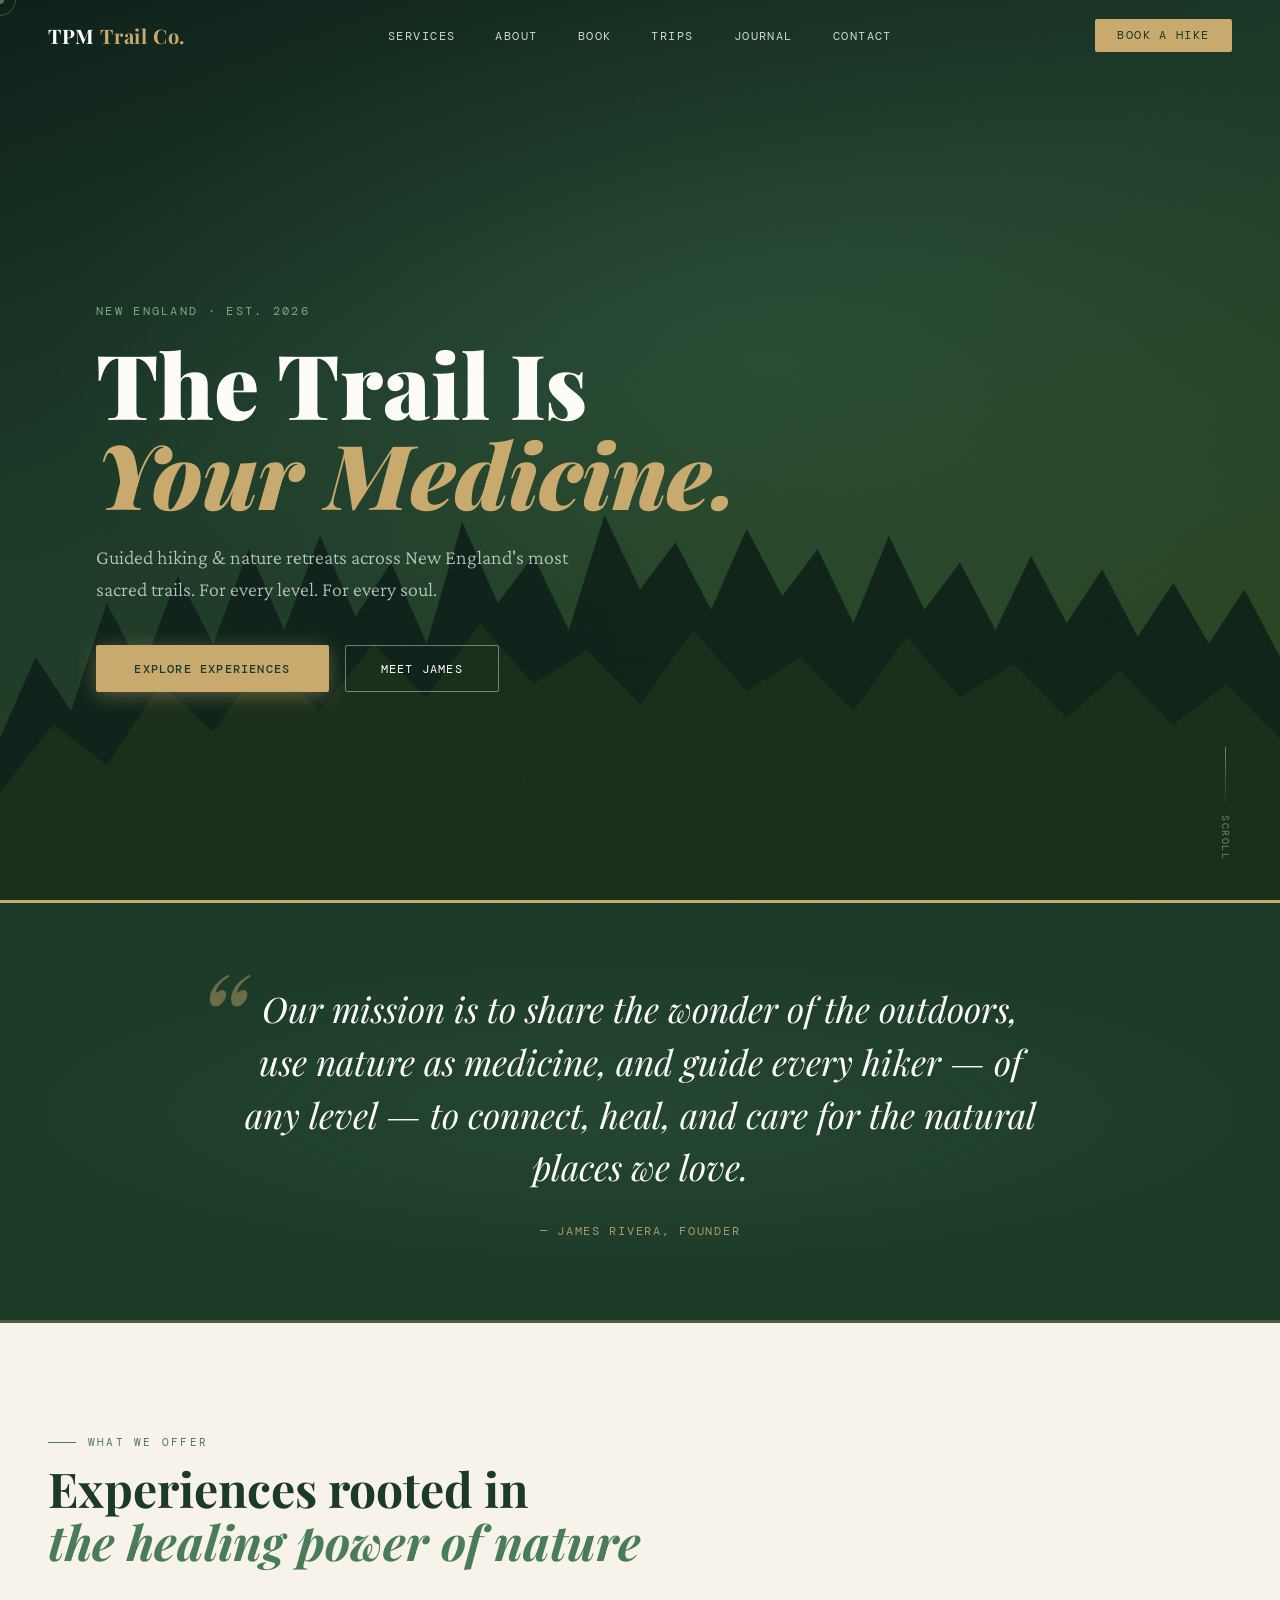
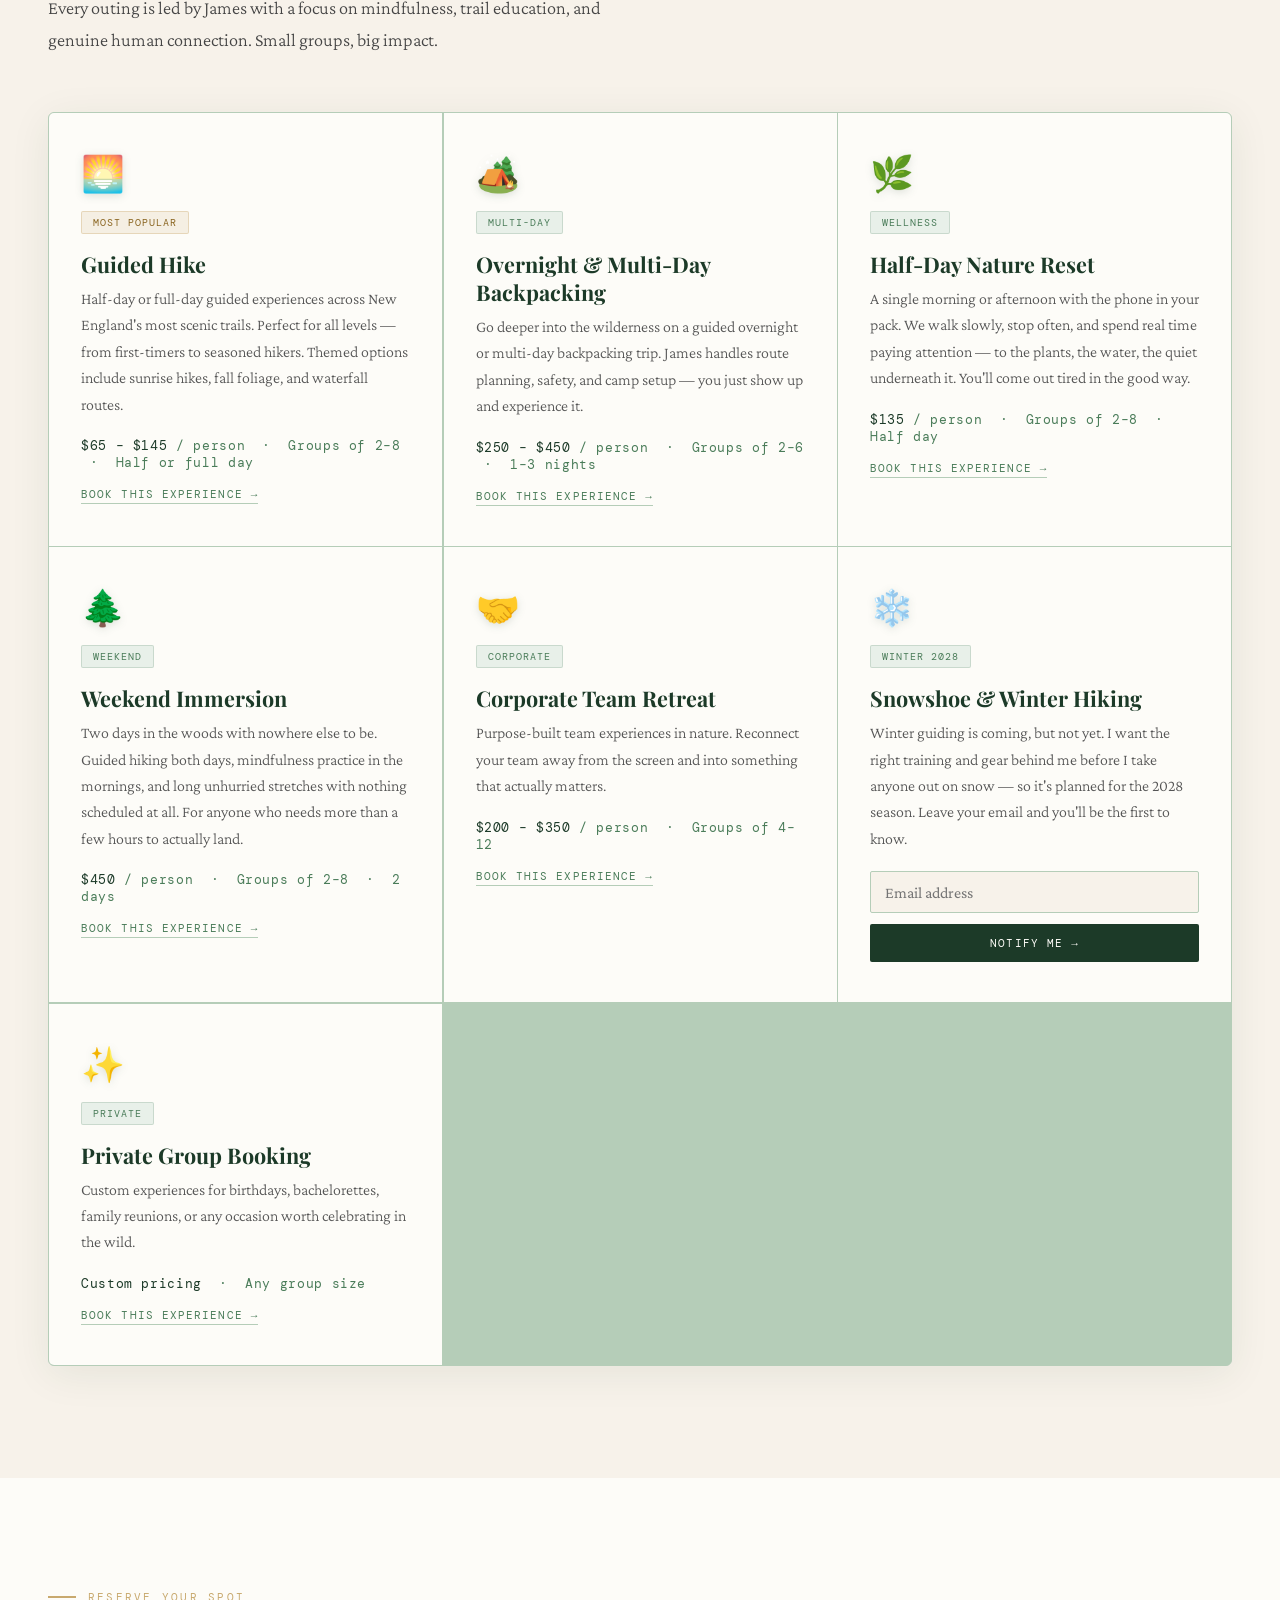
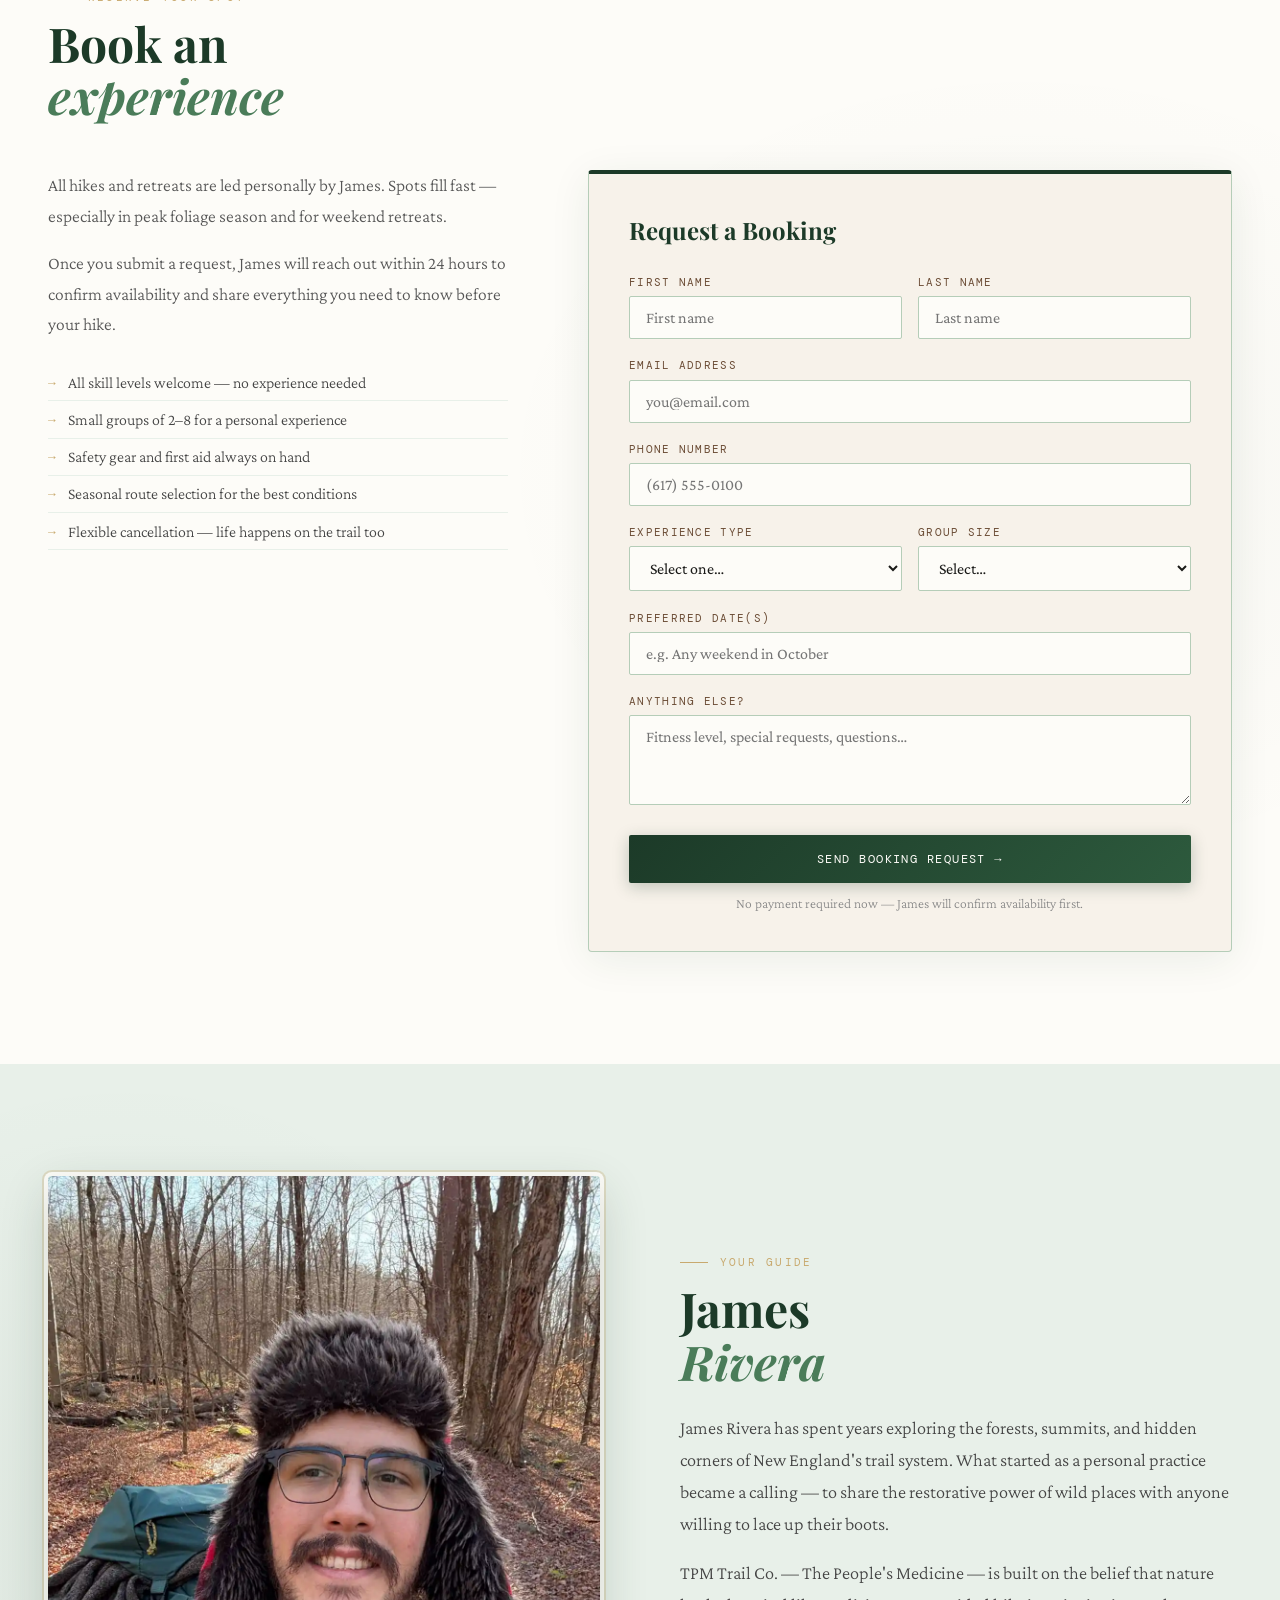
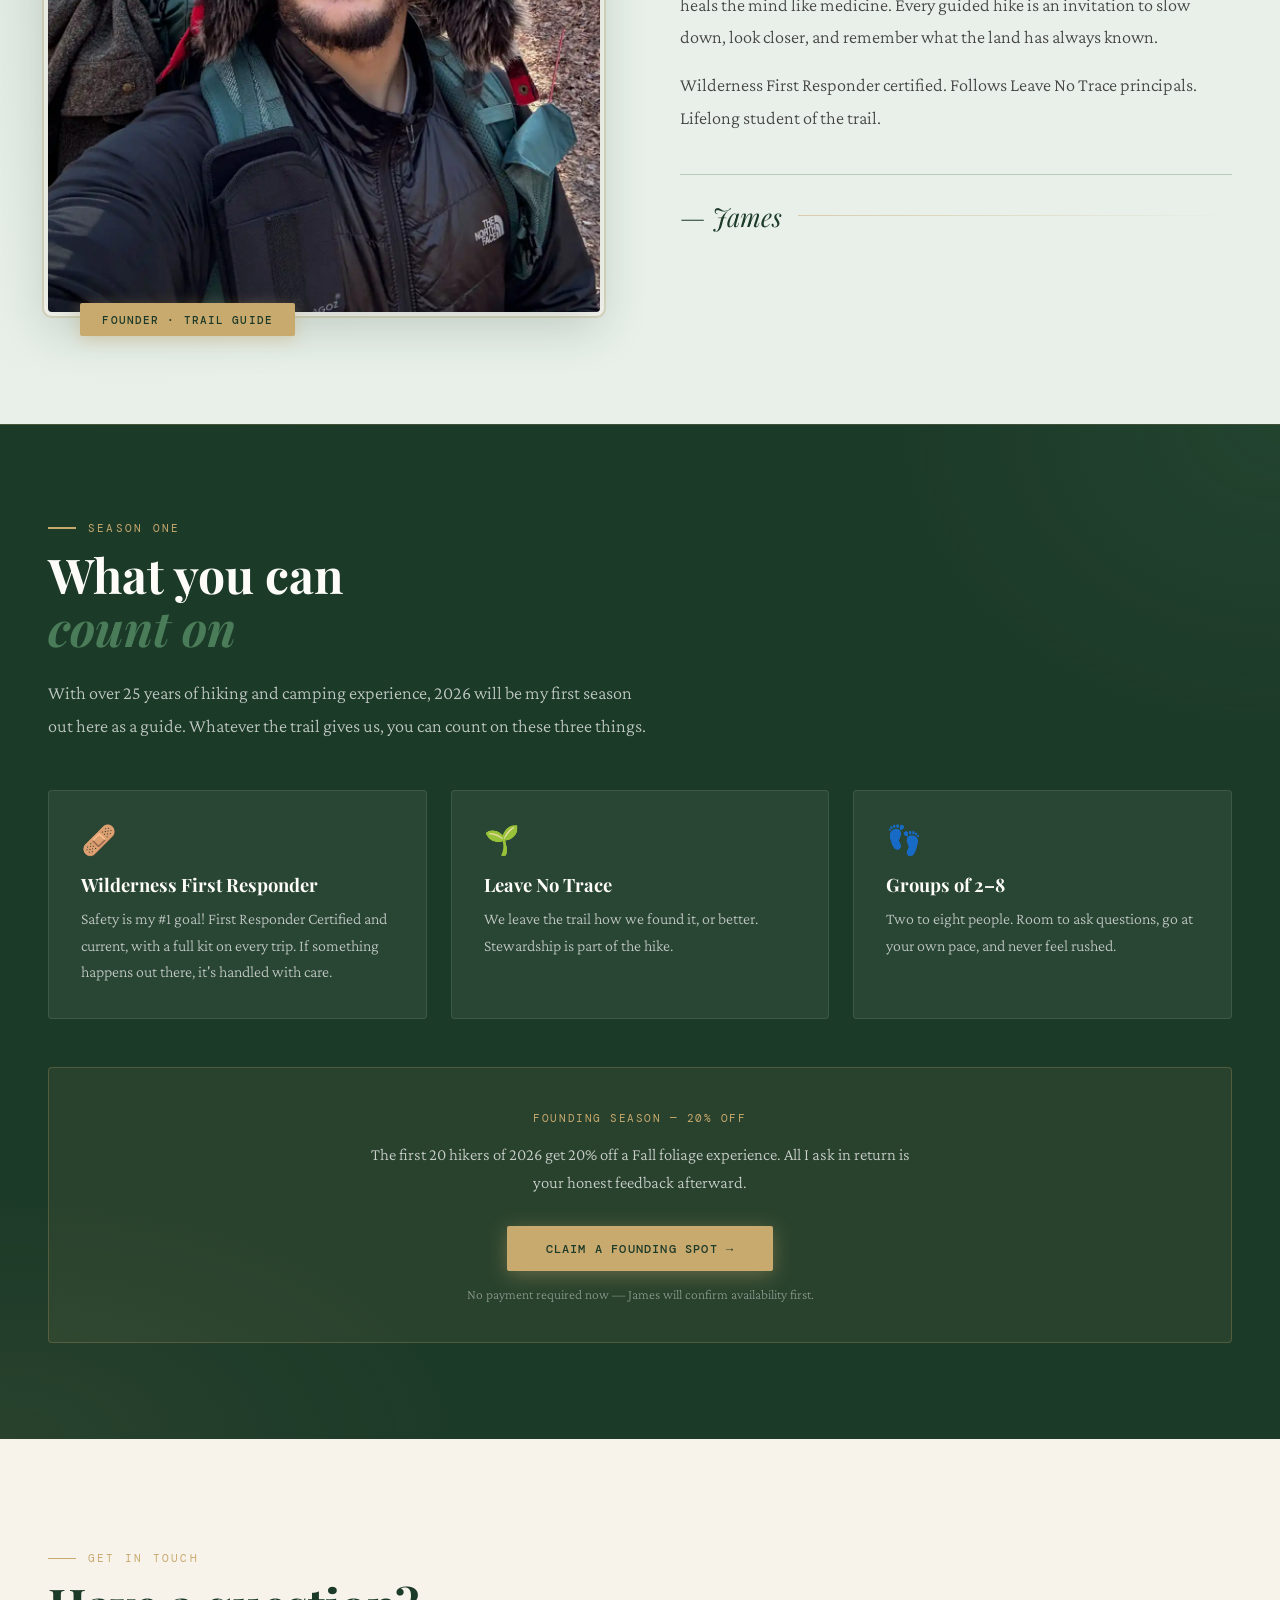
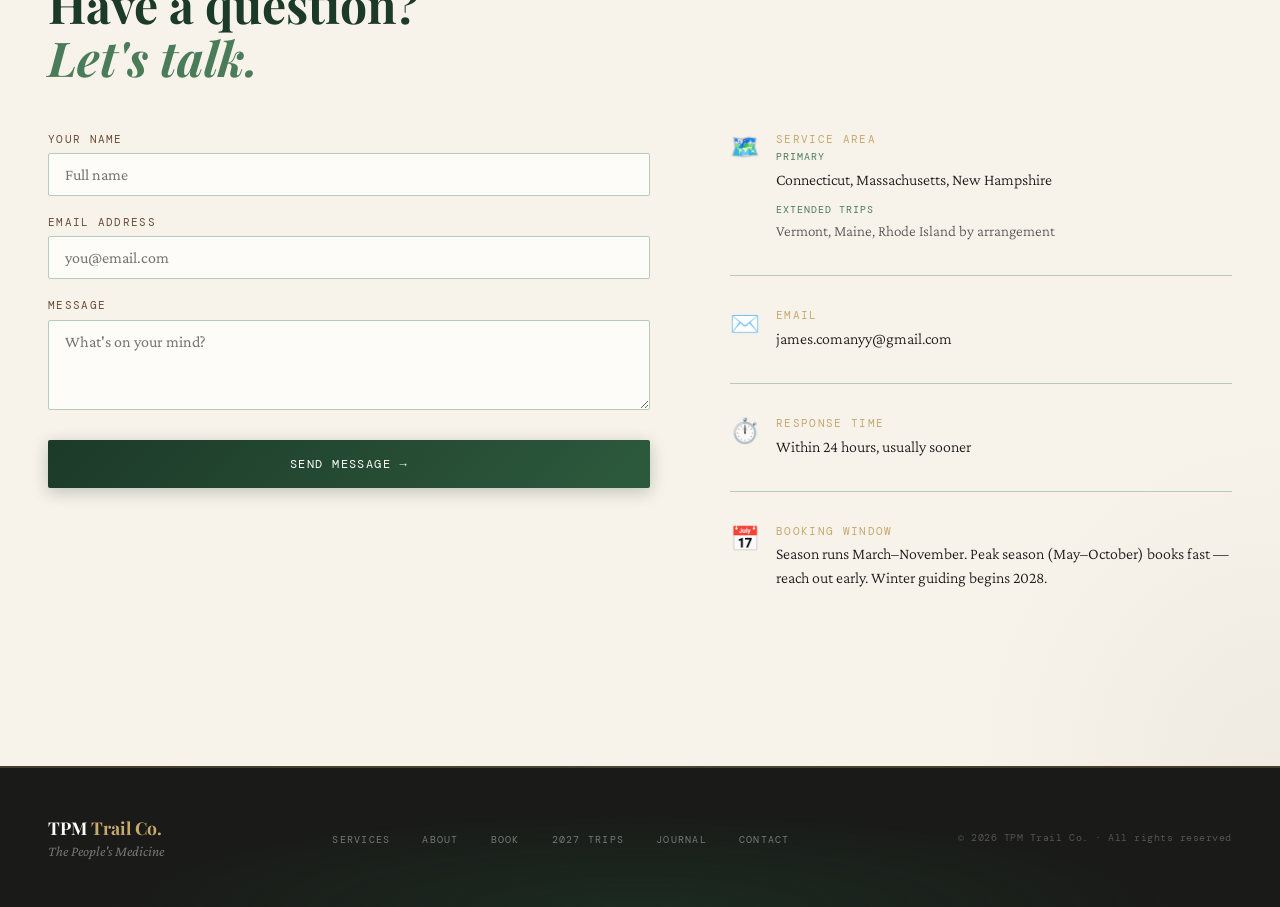
==== commit 174b008f: "Add /trips page with CMS-managed 2027 trip list New page at /trips listing 2027 season trips with a " ====
--- a/index.html
+++ b/index.html
@@ -72,6 +72,7 @@
     <li><a href="#" onclick="showPage('main'); scrollToId('services'); return false;">Services</a></li>
     <li><a href="#" onclick="showPage('main'); scrollToId('about'); return false;">About</a></li>
     <li><a href="#" onclick="showPage('main'); scrollToId('booking'); return false;">Book</a></li>
+    <li><a href="/trips">Trips</a></li>
     <li><a href="#" onclick="showPage('blog'); return false;" id="navJournal">Journal</a></li>
     <li><a href="#" onclick="showPage('main'); scrollToId('contact'); return false;">Contact</a></li>
   </ul>
@@ -86,6 +87,7 @@
   <a href="#" onclick="closeDrawer(); showPage('main'); window.scrollTo(0,0); return false;">Home</a>
   <a href="#" onclick="closeDrawer(); showPage('main'); scrollToId('services'); return false;">Services</a>
   <a href="#" onclick="closeDrawer(); showPage('main'); scrollToId('about'); return false;">About</a>
+  <a href="/trips">Trips</a>
   <a href="#" onclick="closeDrawer(); showPage('blog'); return false;">Journal</a>
   <a href="#" onclick="closeDrawer(); showPage('main'); scrollToId('contact'); return false;">Contact</a>
   <button class="drawer-book" onclick="closeDrawer(); showPage('main'); scrollToId('booking');">Book a hike</button>
@@ -418,6 +420,7 @@
     <li><a href="#" onclick="scrollToId('services'); return false;">Services</a></li>
     <li><a href="#" onclick="scrollToId('about'); return false;">About</a></li>
     <li><a href="#" onclick="scrollToId('booking'); return false;">Book</a></li>
+    <li><a href="/trips">2027 Trips</a></li>
     <li><a href="#" onclick="showPage('blog'); return false;">Journal</a></li>
     <li><a href="#" onclick="scrollToId('contact'); return false;">Contact</a></li>
   </ul>
--- a/css/styles.css
+++ b/css/styles.css
@@ -761,8 +761,125 @@
 .article-cta button { background: var(--forest); color: var(--white); font-family: var(--ff-mono); font-size: .72rem; letter-spacing: .1em; text-transform: uppercase; padding: .8rem 2rem; border-radius: 2px; border: none; cursor: pointer; transition: background .2s; }
 .article-cta button:hover { background: var(--moss); }
 
+/* ═══════════════════════════════════════════════════
+   2027 TRIPS  (/trips)
+   Reuses .blog-hero, .filters-bar, .filter-btn, .empty-state,
+   .booking-form, .form-*, .btn-primary, .reveal and .toast.
+   Only what's genuinely new lives here.
+═══════════════════════════════════════════════════ */
+
+#trips { background: var(--cream); padding: 4rem 3rem 5rem; }
+#request {
+  background: var(--white);
+  background-image: radial-gradient(ellipse 60% 50% at 80% 50%, rgba(28,58,40,.03) 0%, transparent 70%);
+}
+
+.trips-grid {
+  display: grid; grid-template-columns: repeat(auto-fill, minmax(300px, 1fr));
+  gap: 1.5rem;
+}
+
+.trip-card {
+  background: var(--white);
+  border: 1.5px solid var(--sage);
+  border-radius: 4px;
+  padding: 1.75rem;
+  display: flex; flex-direction: column;
+  box-shadow: 0 2px 16px rgba(28,58,40,.05);
+  transition: box-shadow .25s, transform .25s;
+}
+.trip-card:hover { box-shadow: 0 8px 32px rgba(28,58,40,.1); transform: translateY(-2px); }
+.trip-card-head {
+  display: flex; align-items: flex-start; justify-content: space-between;
+  gap: 1rem; margin-bottom: .5rem;
+}
+.trip-name {
+  font-family: var(--ff-display); font-size: 1.25rem; font-weight: 700;
+  color: var(--forest); line-height: 1.25;
+}
+.trip-status {
+  font-family: var(--ff-mono); font-size: .58rem;
+  letter-spacing: .12em; text-transform: uppercase;
+  padding: .25rem .6rem; border-radius: 999px;
+  white-space: nowrap; border: 1px solid; flex-shrink: 0;
+}
+.status-open     { background: rgba(74,124,89,.1);  color: var(--pine); border-color: rgba(74,124,89,.3); }
+.status-waitlist { background: rgba(200,169,110,.14); color: #8a6520;    border-color: rgba(200,169,110,.45); }
+.status-full     { background: rgba(107,76,53,.08); color: var(--bark); border-color: rgba(107,76,53,.25); }
+.trip-tagline {
+  font-family: var(--ff-mono); font-size: .62rem;
+  letter-spacing: .1em; text-transform: uppercase;
+  color: var(--moss); margin-bottom: 1.1rem;
+}
+.trip-specs { list-style: none; margin-bottom: 1.4rem; border-top: 1px solid var(--mist); }
+.trip-specs li {
+  display: flex; align-items: baseline; justify-content: space-between;
+  gap: 1rem; padding: .55rem 0; border-bottom: 1px solid var(--mist);
+}
+.trip-spec-label {
+  font-family: var(--ff-mono); font-size: .6rem;
+  letter-spacing: .1em; text-transform: uppercase;
+  color: var(--bark); flex-shrink: 0;
+}
+.trip-spec-value { font-size: .95rem; font-weight: 300; color: #444; text-align: right; }
+.trip-spec-value.is-tba { color: var(--sage); font-style: italic; }
+.trip-cta { width: 100%; margin-top: auto; }
+.trip-full-note {
+  margin-top: auto; text-align: center;
+  font-family: var(--ff-mono); font-size: .62rem;
+  letter-spacing: .1em; text-transform: uppercase;
+  color: var(--sage); padding: .9rem;
+  border: 1px dashed var(--sage); border-radius: 2px;
+}
+
+.empty-sub {
+  font-family: var(--ff-body) !important; font-size: 1rem !important;
+  font-style: normal !important; color: #666;
+  max-width: 420px; margin: .6rem auto 0; line-height: 1.6;
+}
+
+/* request form */
+.request-layout {
+  display: grid; grid-template-columns: 1fr 1.4fr;
+  gap: 5rem; align-items: start; margin-top: 3rem;
+}
+.request-info p { font-size: 1.1rem; line-height: 1.75; color: #555; margin-bottom: 1rem; font-weight: 300; }
+.trip-fieldset { border: none; }
+.trip-fieldset legend {
+  font-family: var(--ff-mono); font-size: .68rem;
+  letter-spacing: .12em; text-transform: uppercase;
+  color: var(--bark); margin-bottom: .6rem; padding: 0;
+}
+.trip-choice-list { display: flex; flex-direction: column; gap: .15rem; }
+.trip-choice {
+  display: flex; align-items: center; gap: .65rem;
+  padding: .55rem .7rem; border-radius: 2px;
+  font-size: 1rem; font-weight: 300; color: var(--ink);
+  cursor: pointer; transition: background .15s;
+}
+.trip-choice:hover { background: var(--mist); }
+.trip-choice input { width: auto; accent-color: var(--moss); cursor: pointer; flex-shrink: 0; }
+.trip-choice input:focus-visible { outline: 2px solid var(--moss); outline-offset: 2px; }
+.req { color: var(--amber); }
+.optional { color: var(--sage); text-transform: none; letter-spacing: 0; font-size: .9em; }
+
+/* honeypot — hidden from people, reachable by bots */
+.hp-field {
+  position: absolute !important; left: -9999px !important;
+  width: 1px !important; height: 1px !important; opacity: 0 !important;
+}
+
+/* visible keyboard focus across the page */
+a:focus-visible, button:focus-visible,
+input:focus-visible, select:focus-visible, textarea:focus-visible {
+  outline: 2px solid var(--gold); outline-offset: 2px;
+}
+
 /* ── responsive ── */
 @media (max-width: 768px) {
+  #trips { padding: 2.5rem 1.5rem 3.5rem; }
+  .trips-grid { grid-template-columns: 1fr; }
+  .request-layout { grid-template-columns: 1fr; gap: 2.5rem; }
   nav { padding: 1rem 1.5rem; }
   .nav-links, .nav-book { display: none; }
   .nav-hamburger { display: flex; }
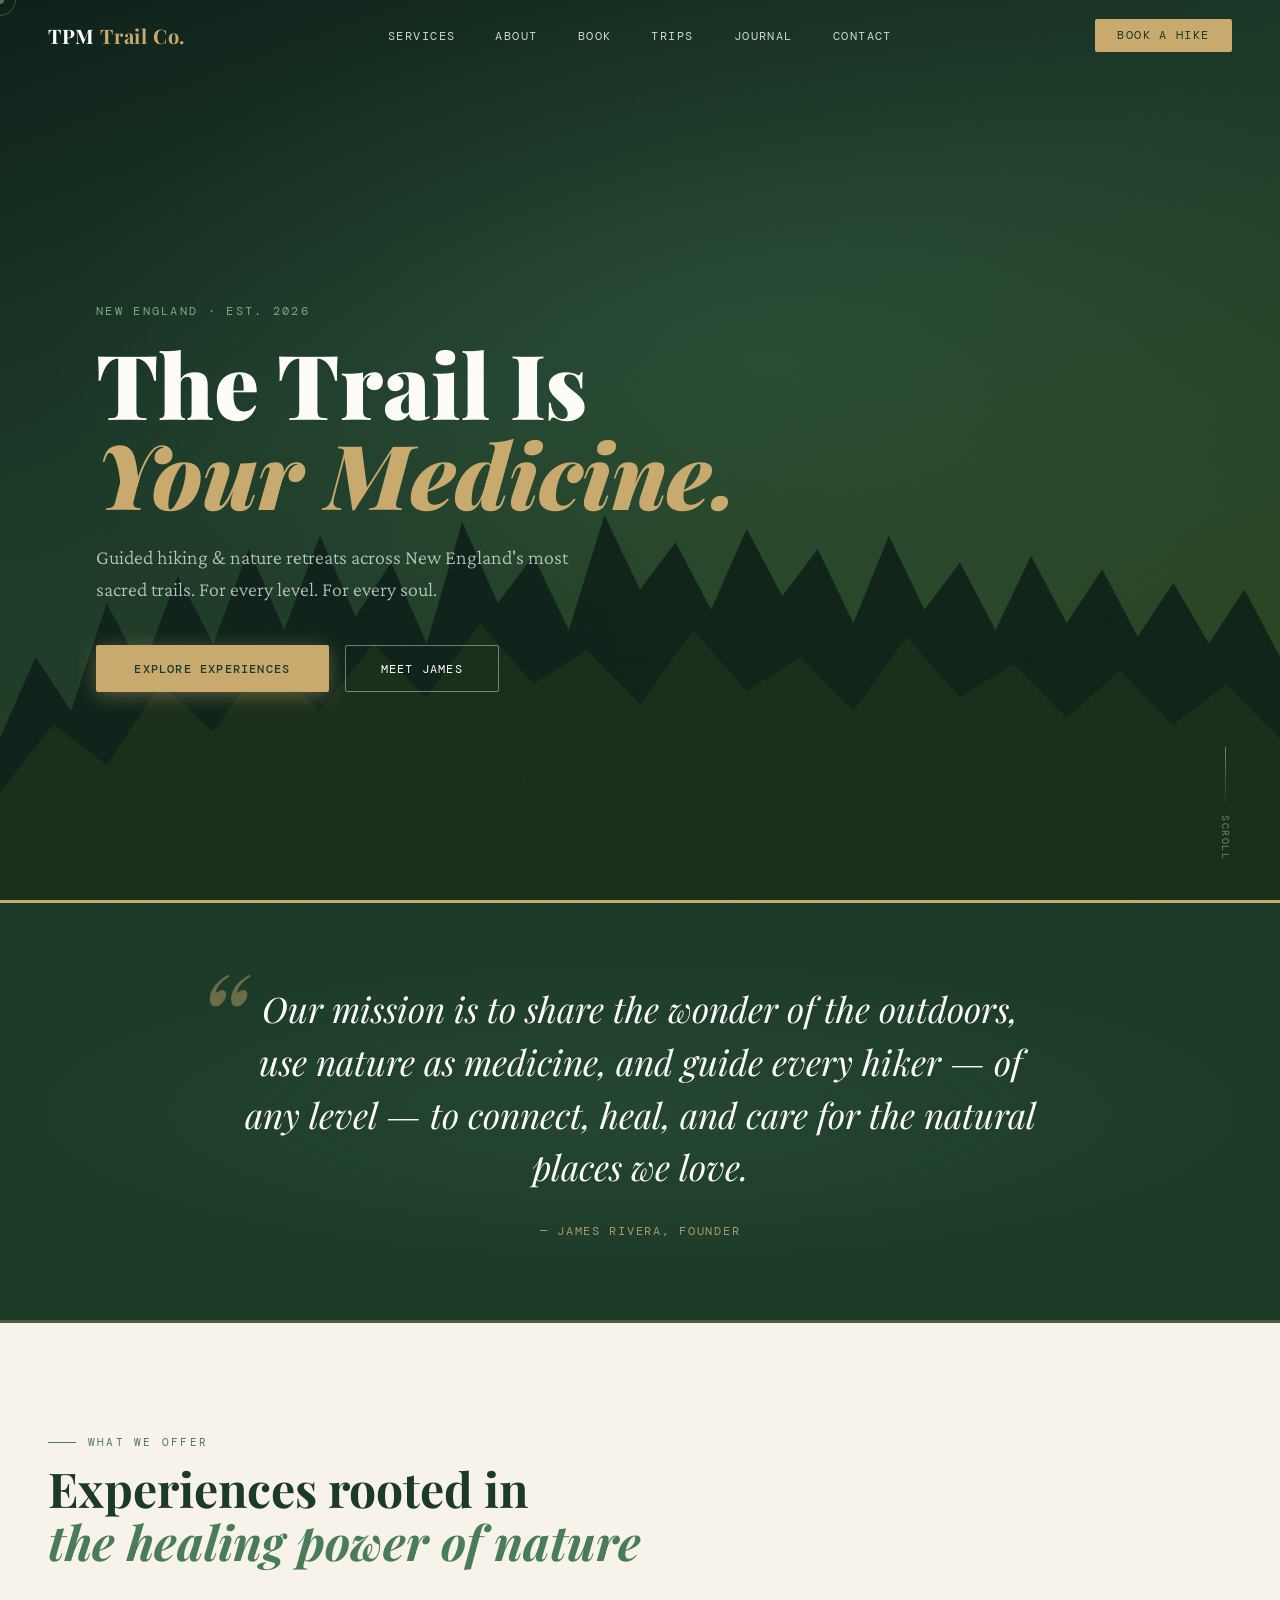
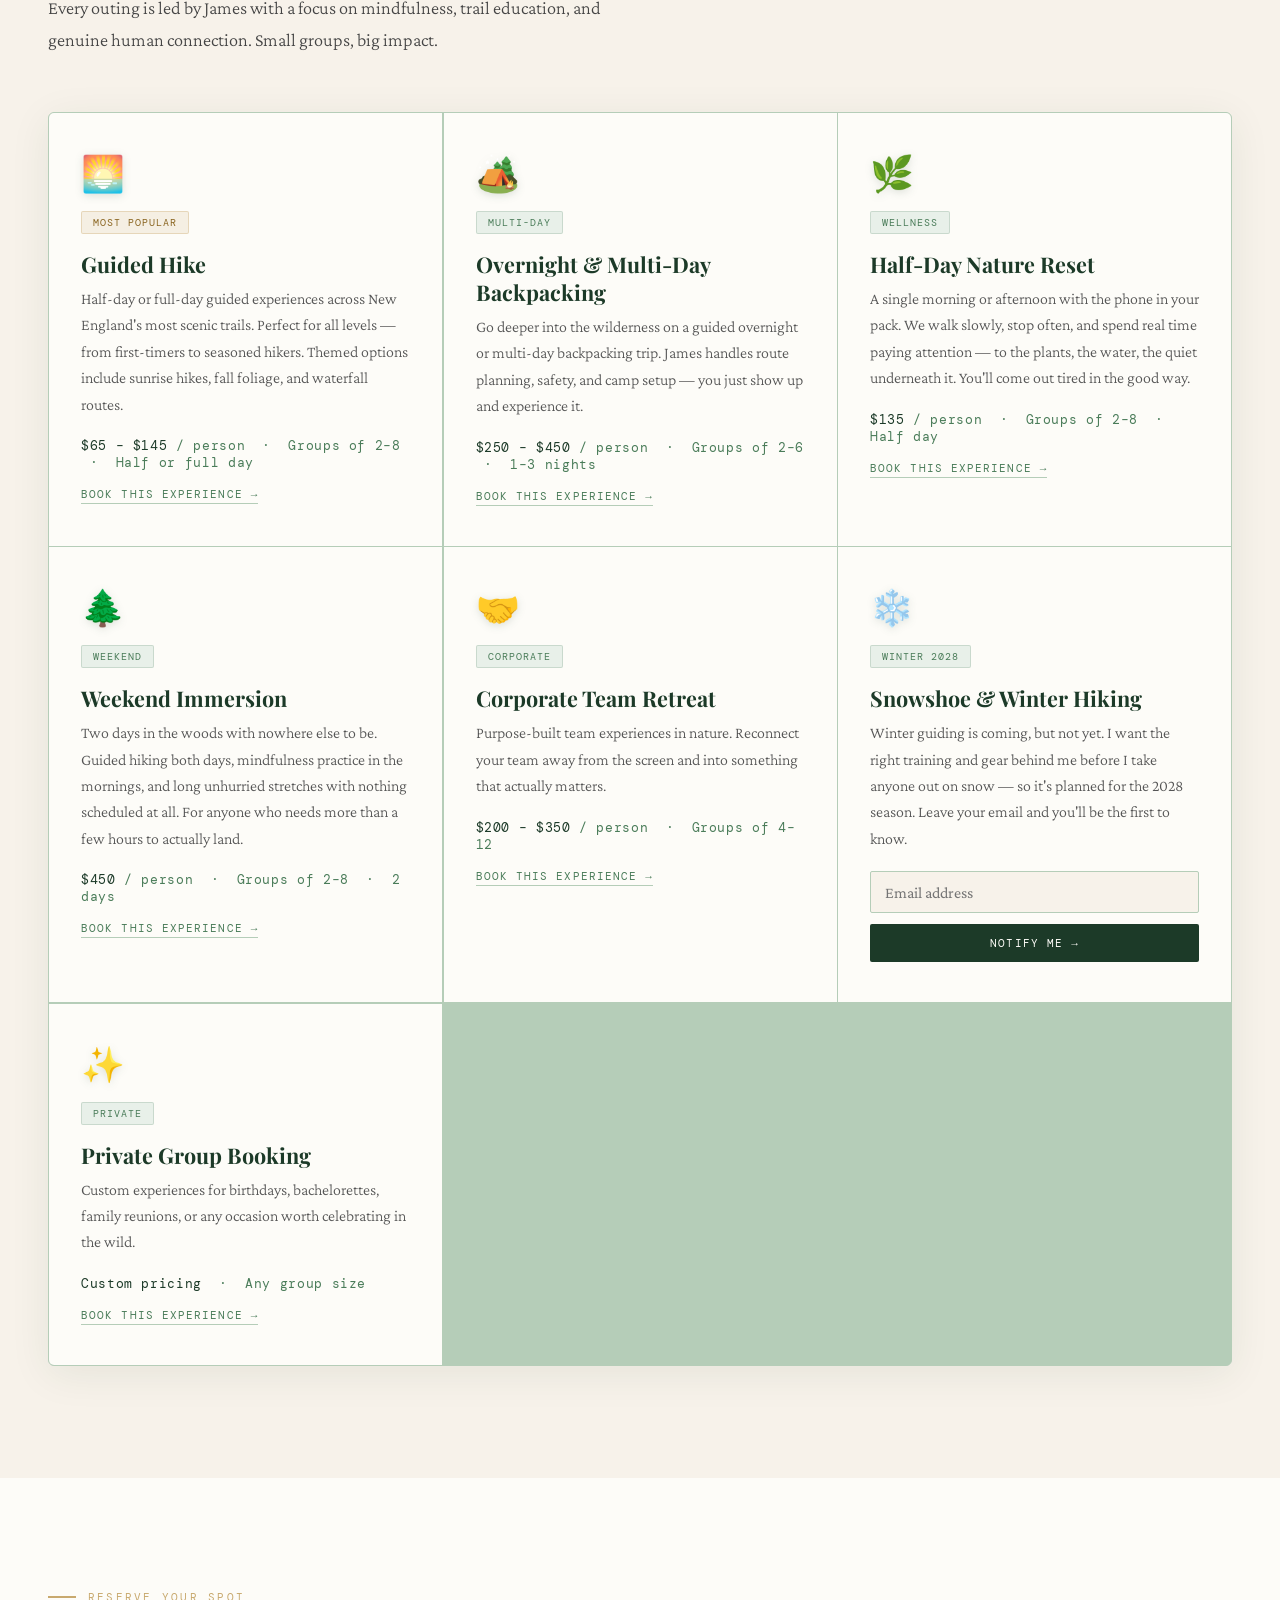
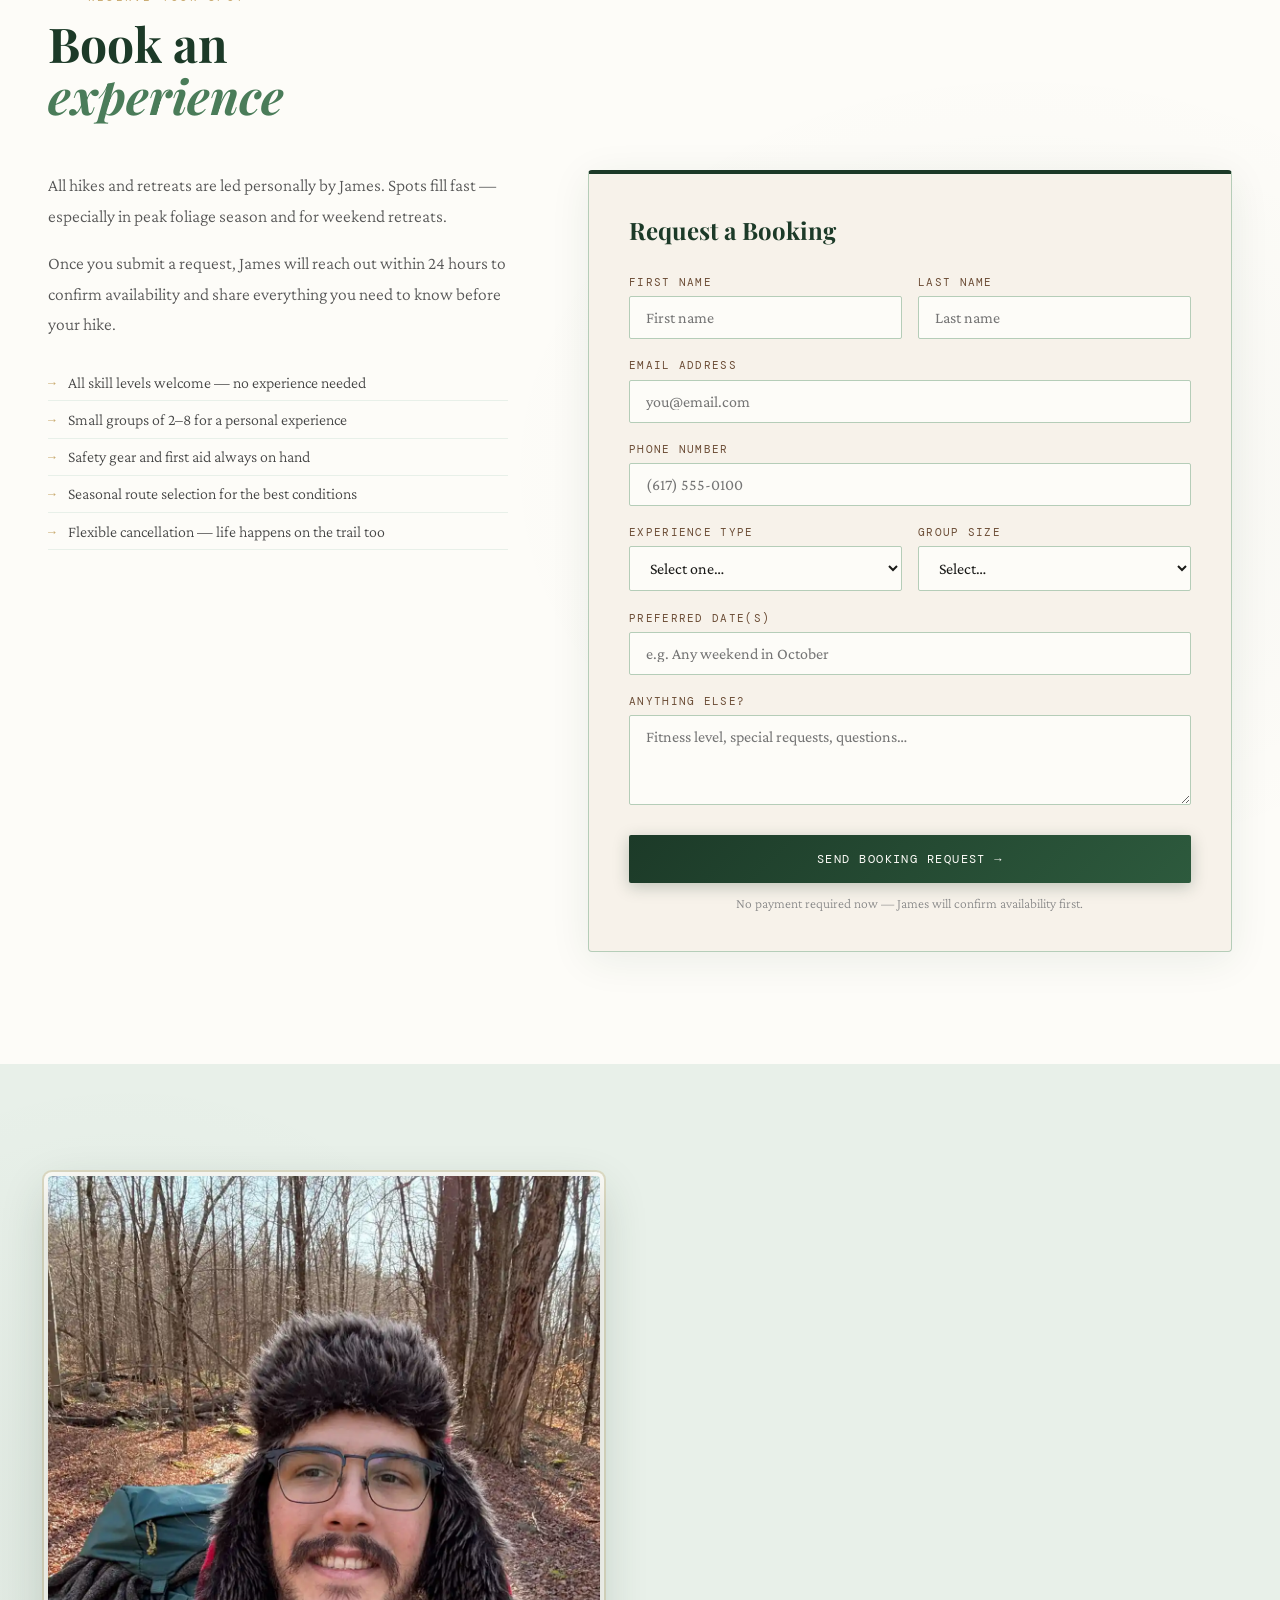
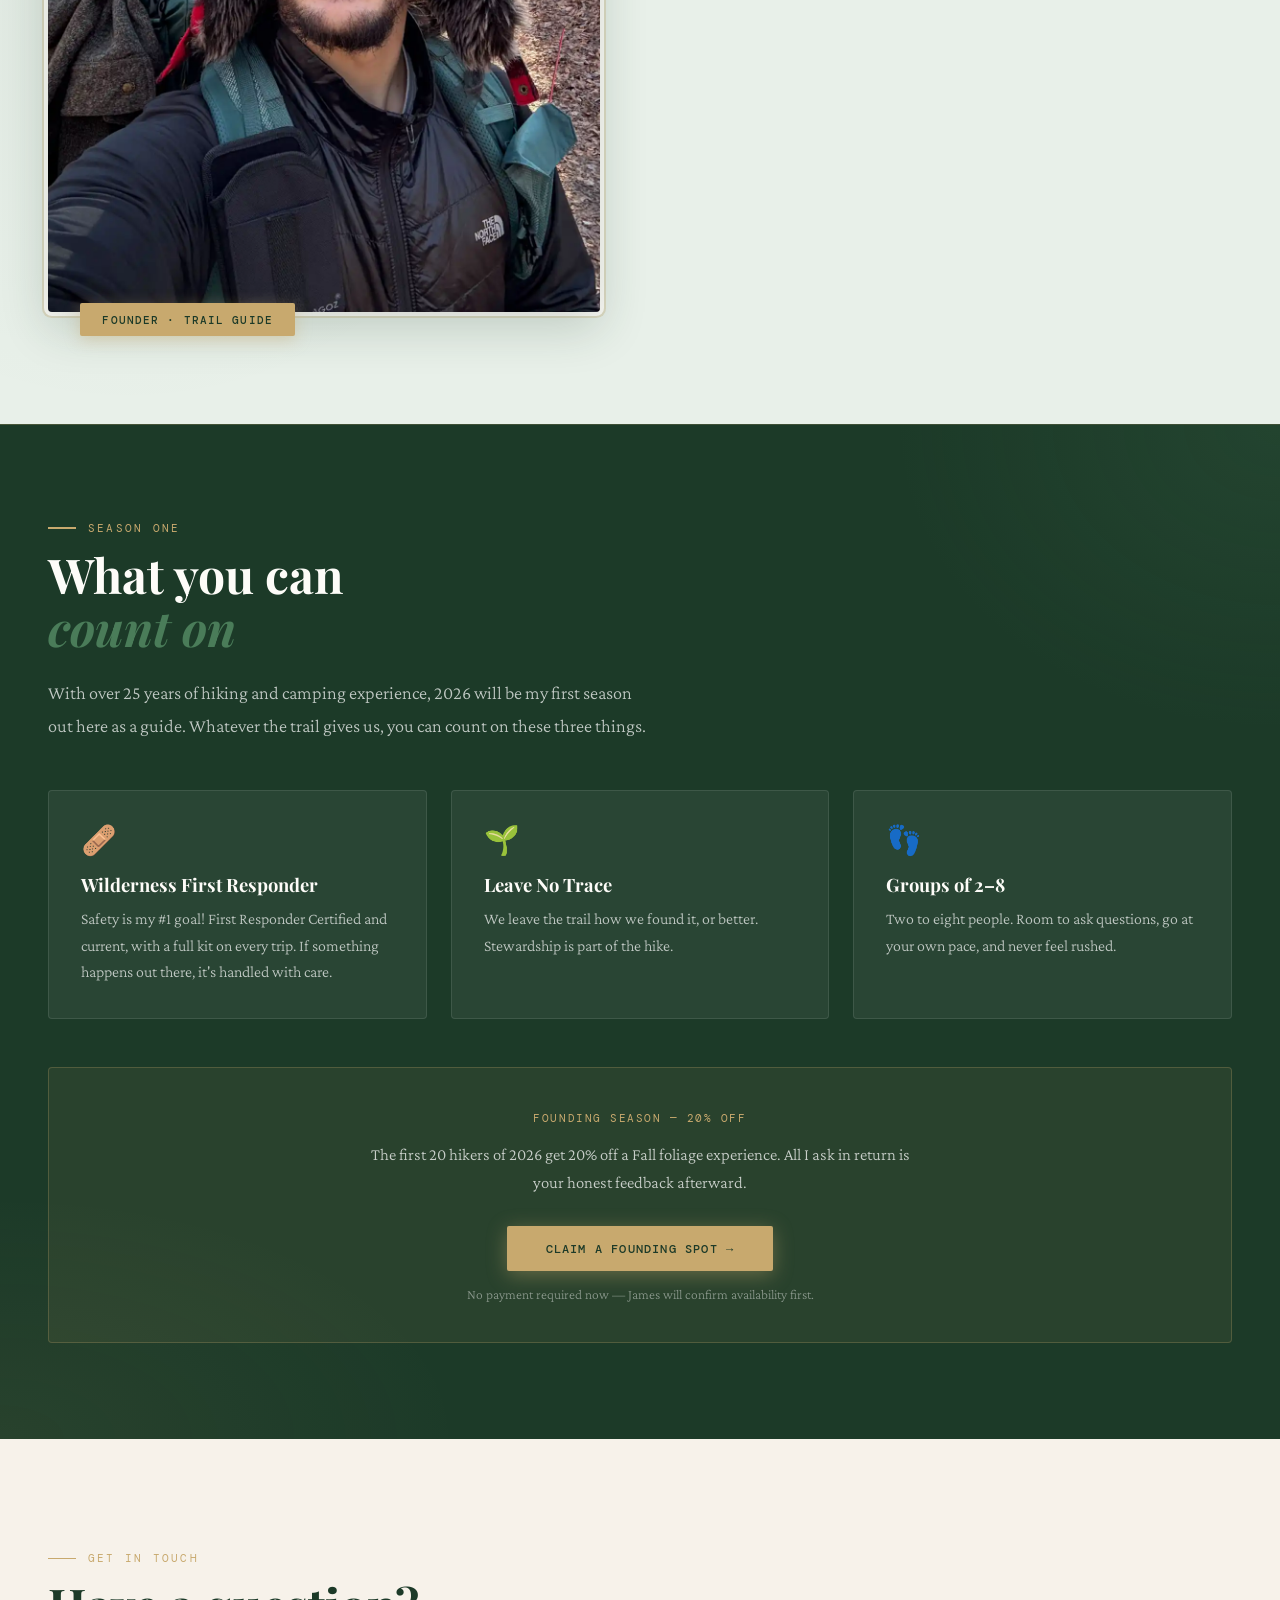
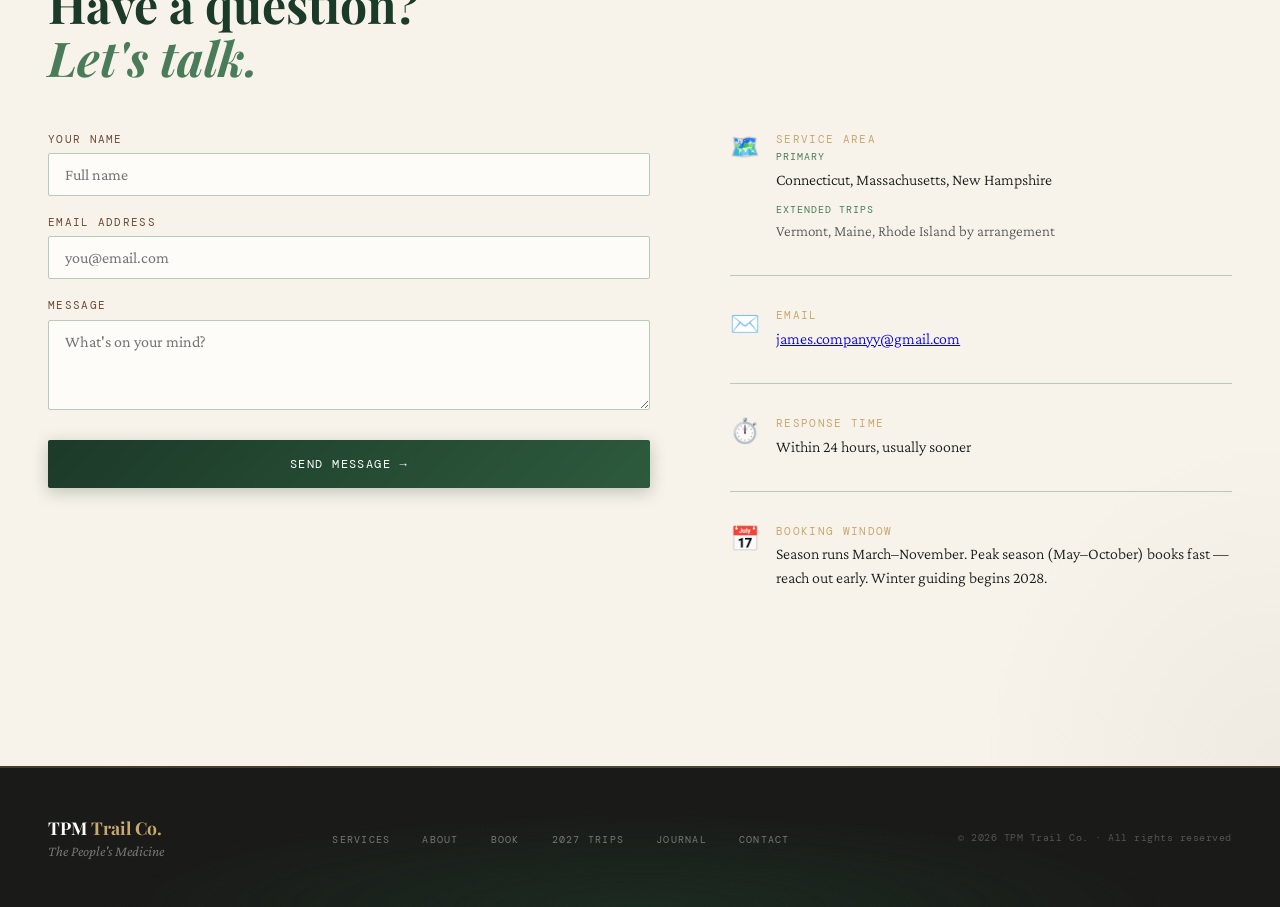
==== commit 496cf1e5: "Fix misspelled contact email index.html showed james.comanyy@gmail.com — missing the p in companyy —" ====
--- a/index.html
+++ b/index.html
@@ -388,7 +388,7 @@
           <span class="contact-icon">✉️</span>
           <div>
             <div class="contact-info-label">Email</div>
-            <div class="contact-info-value">james.comanyy@gmail.com</div>
+            <div class="contact-info-value"><a href="mailto:james.companyy@gmail.com">james.companyy@gmail.com</a></div>
           </div>
         </div>
         <div class="contact-info-item">
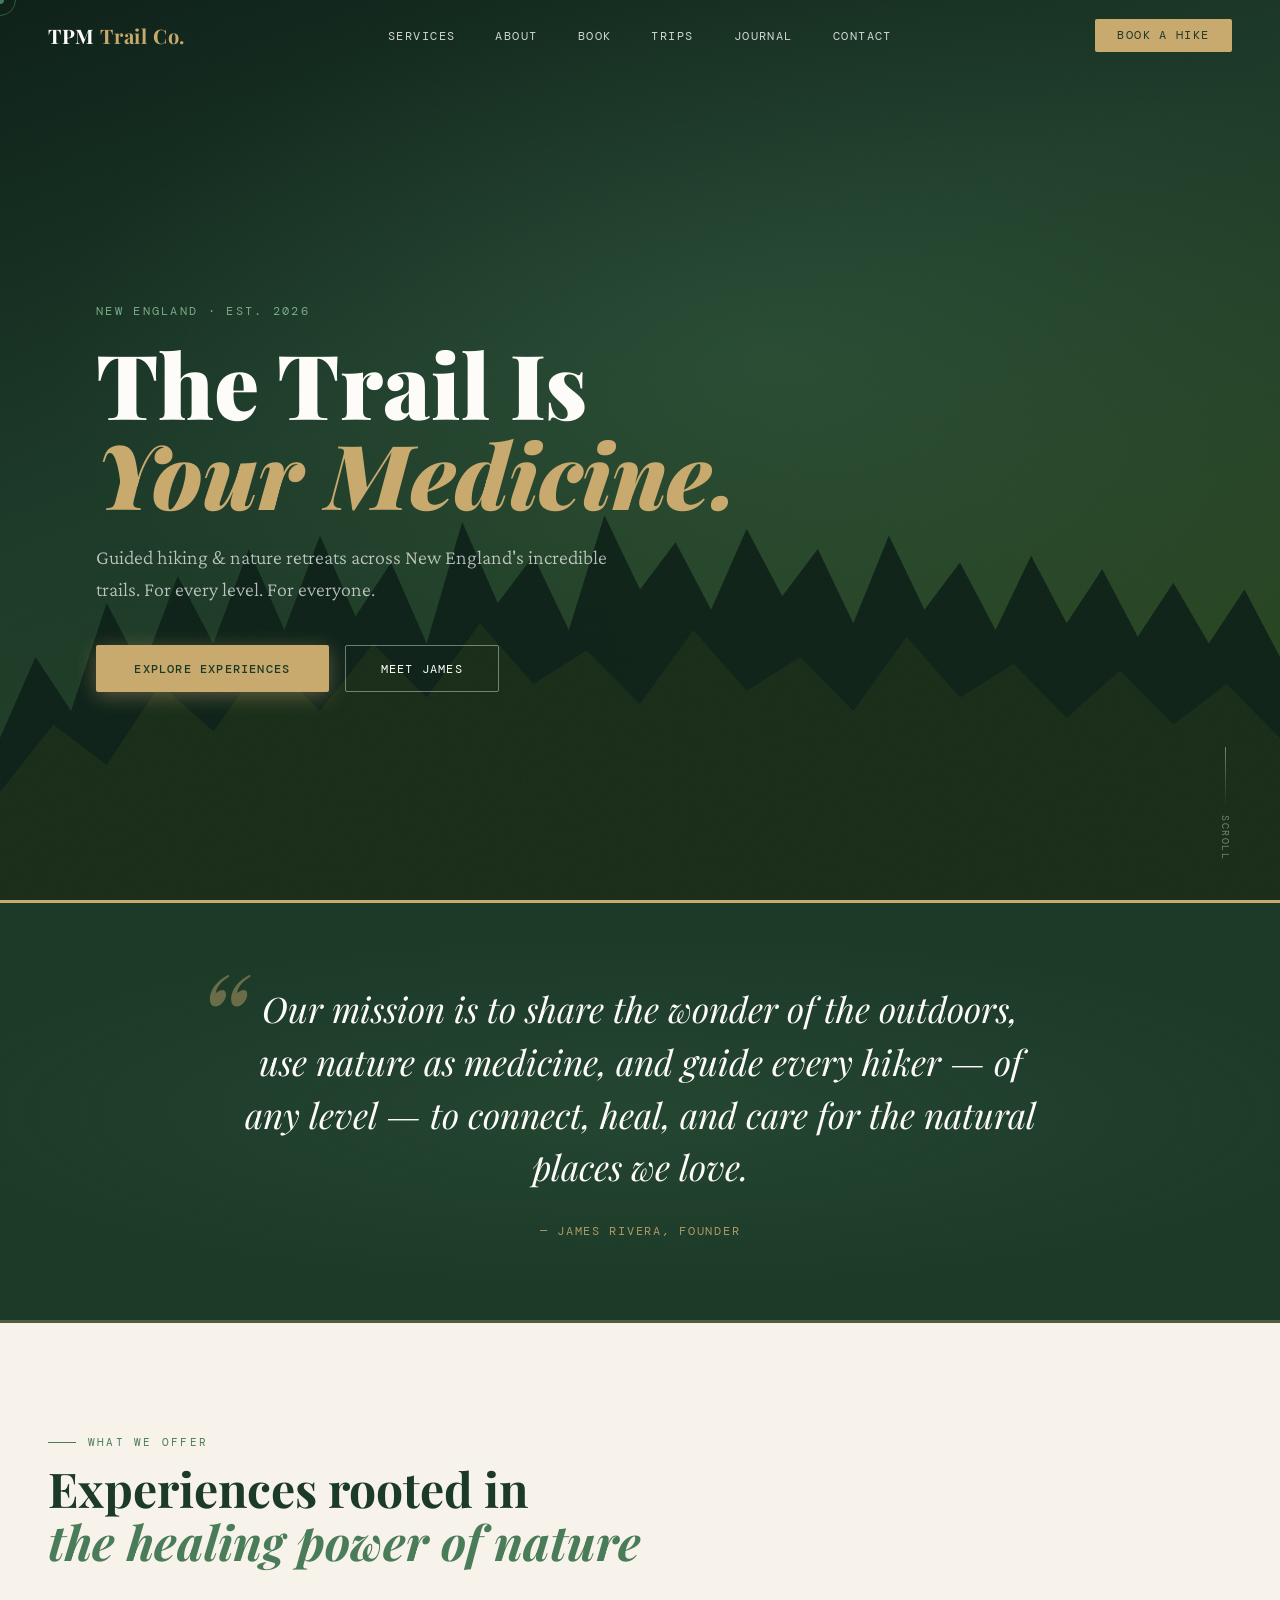
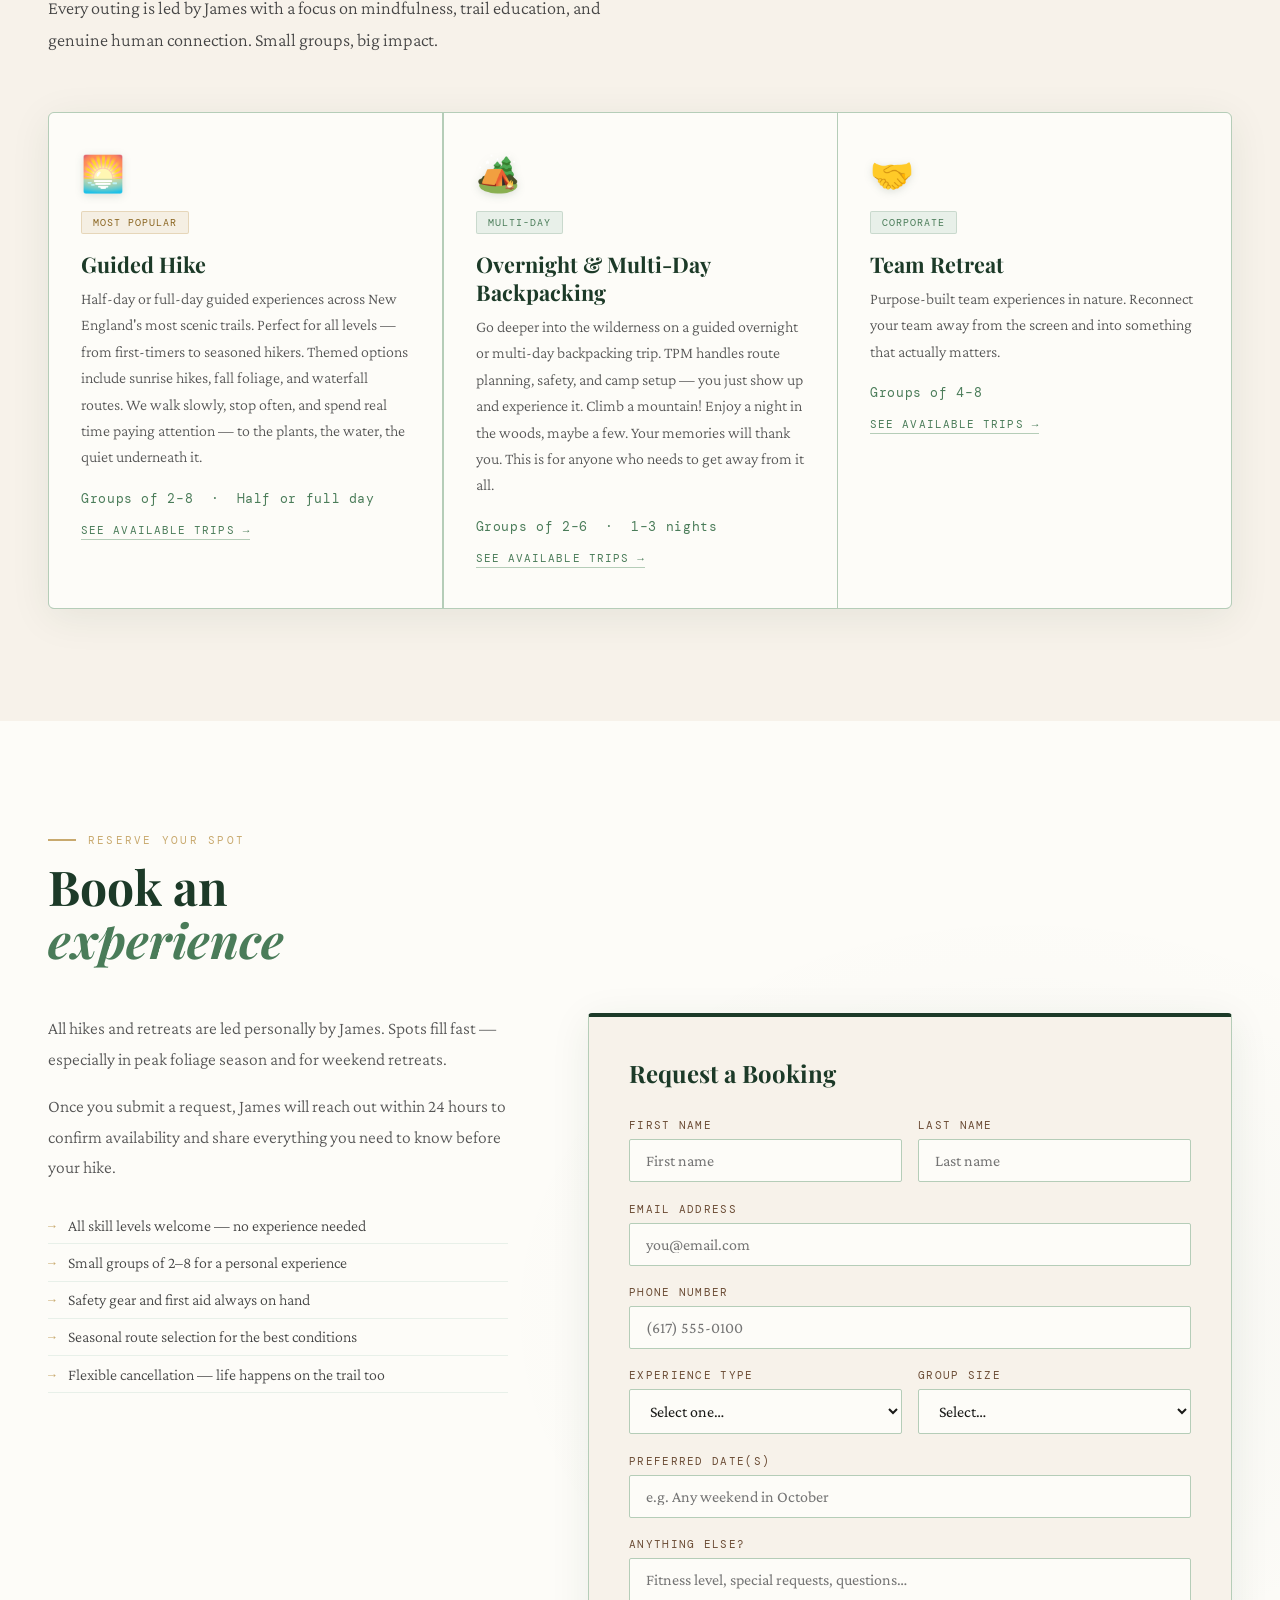
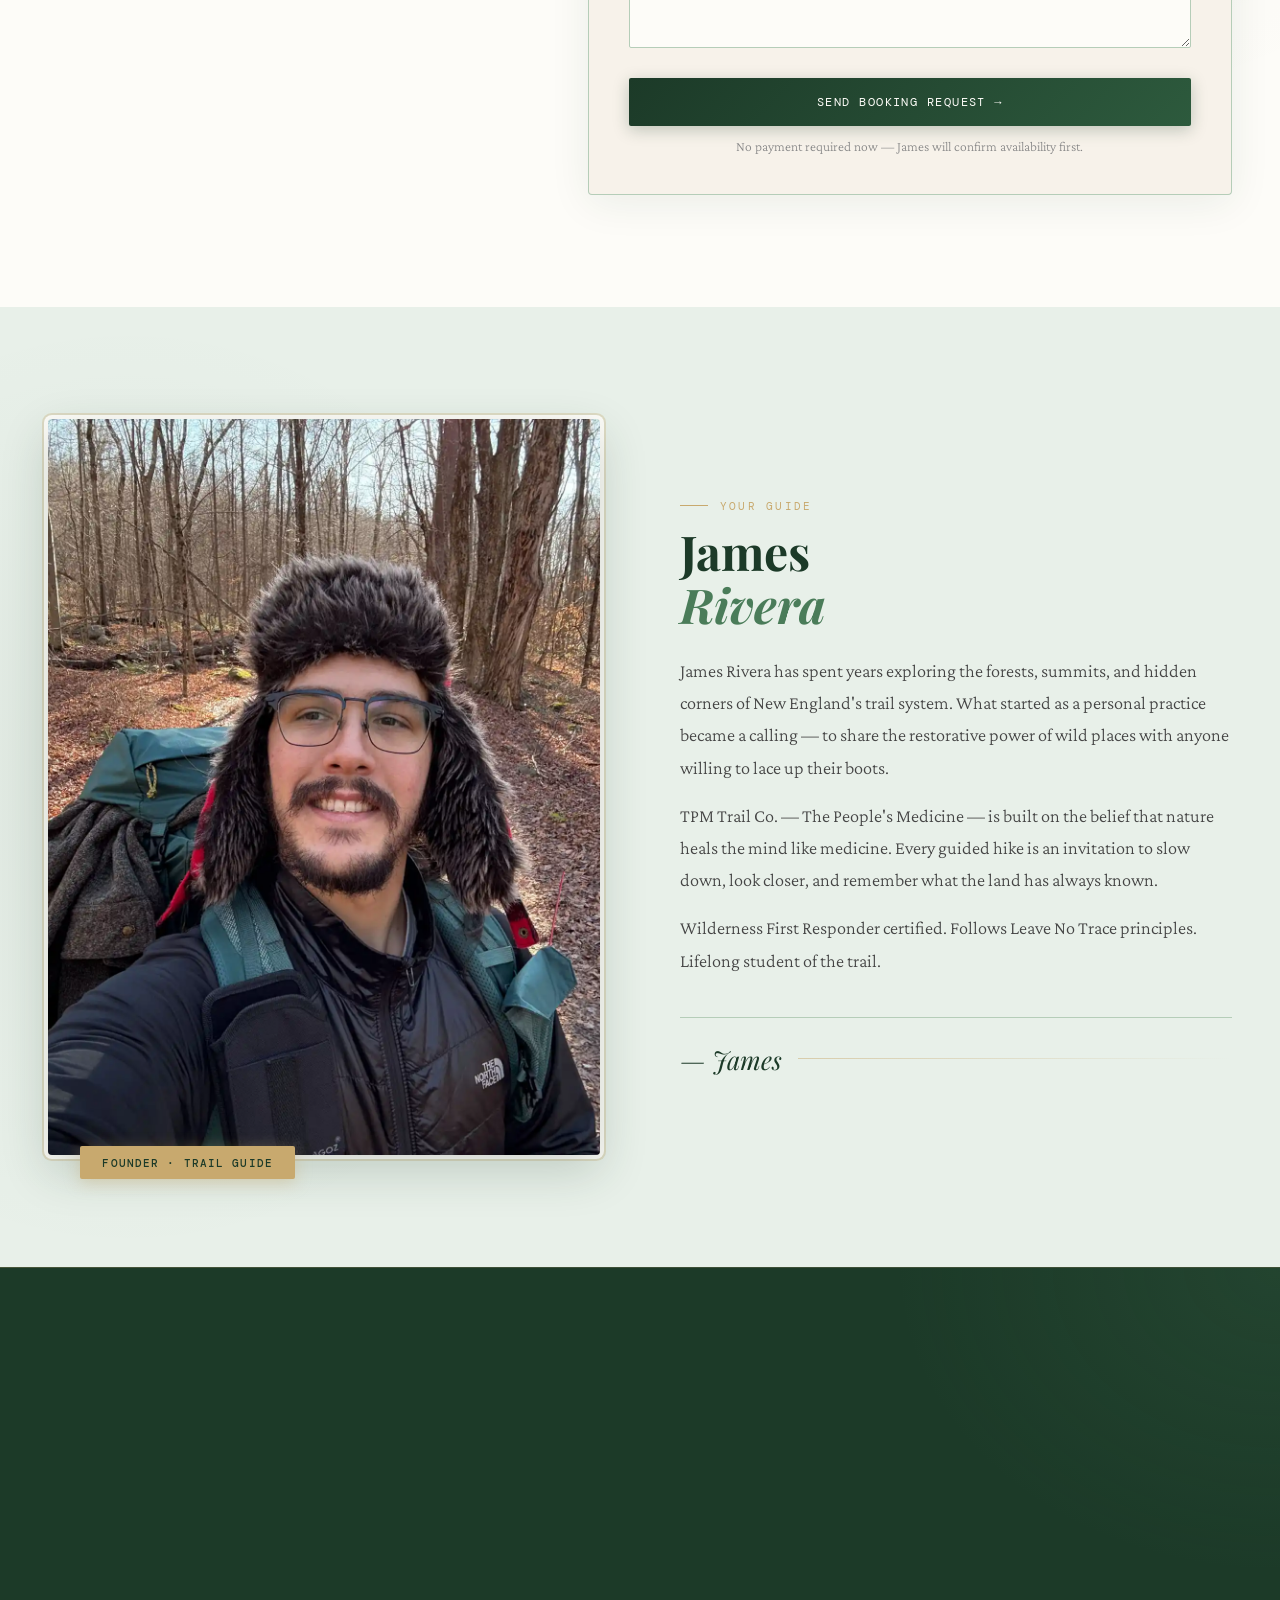
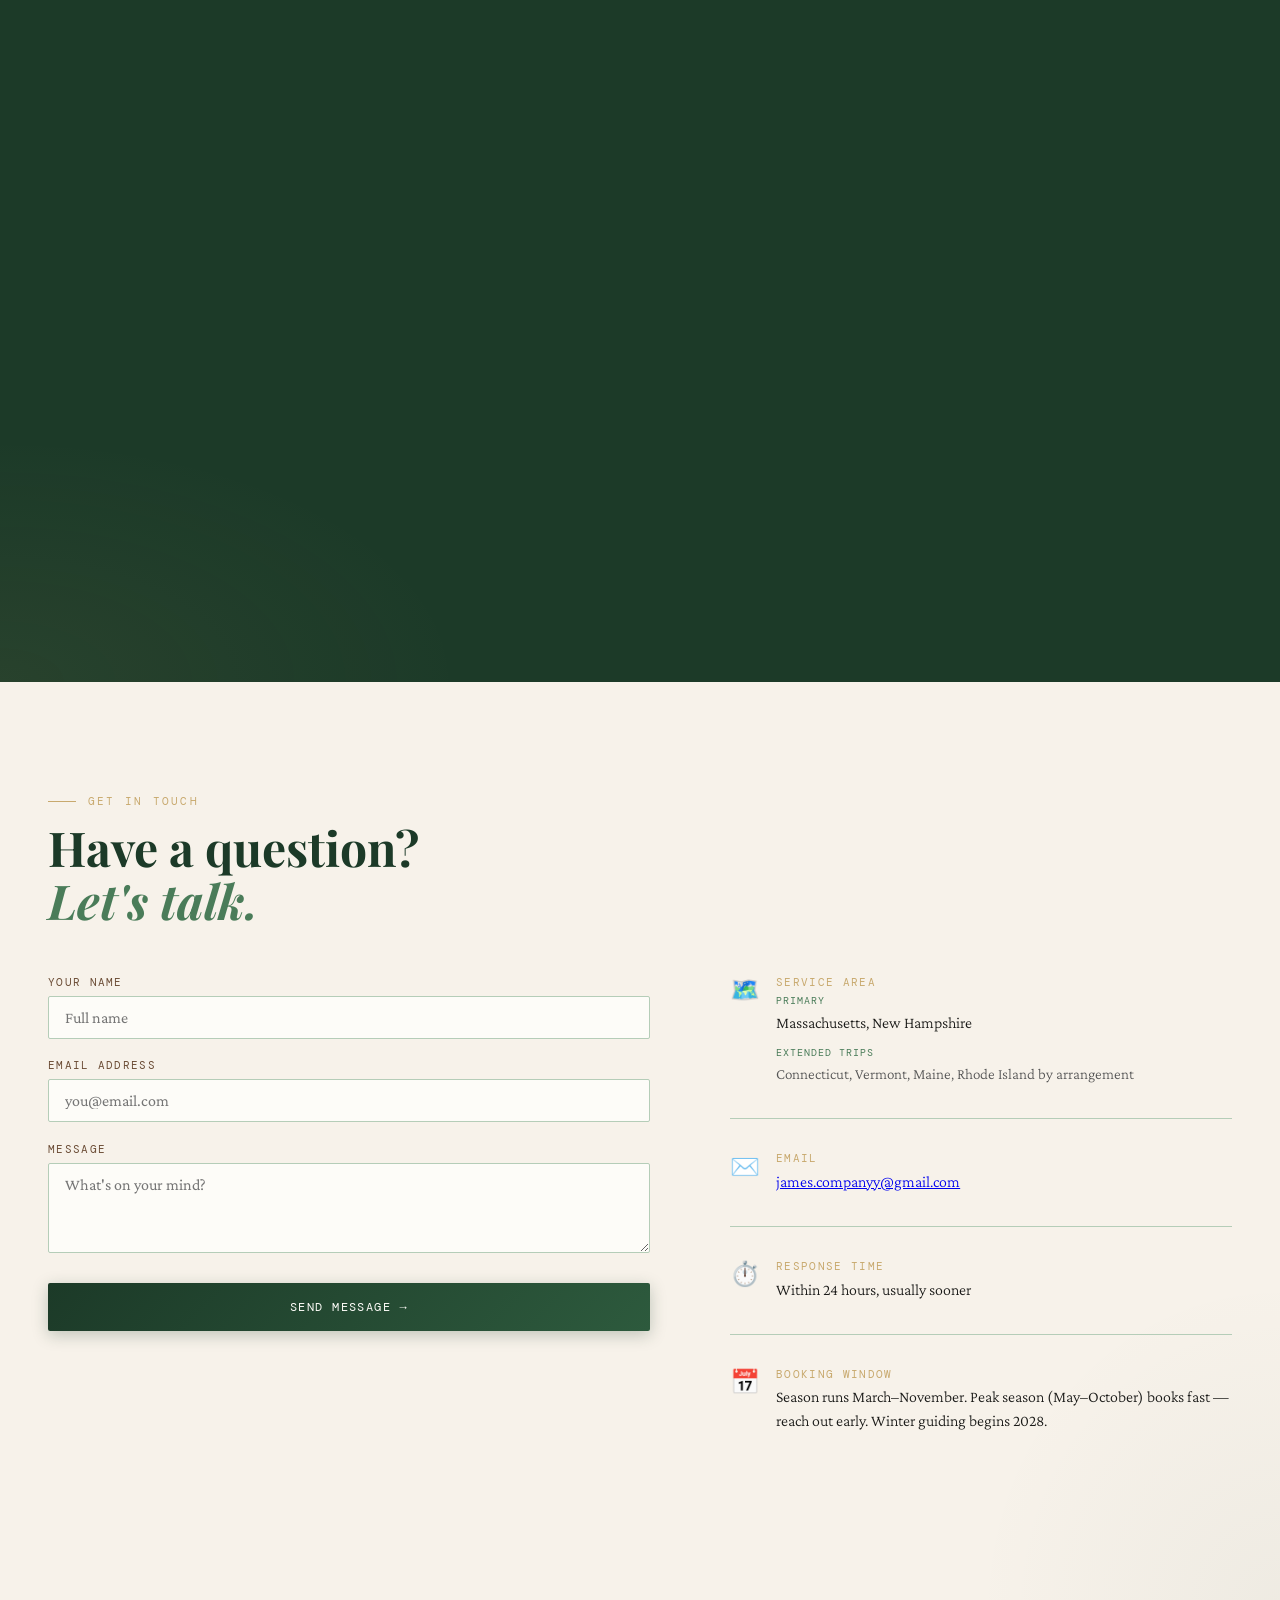
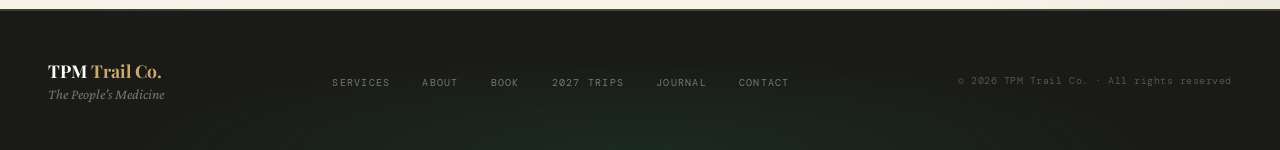
==== commit a374b12a: "Move pricing onto individual 2027 trips Prices no longer appear on the homepage. Each experience car" ====
--- a/index.html
+++ b/index.html
@@ -6,7 +6,7 @@
 <title>TPM Trail Co. — Guided Hiking & Backpacking in New England</title>
 
 <!-- SEO: core -->
-<meta name="description" content="TPM Trail Co. offers guided hiking, multi-day backpacking, and nature retreats across Connecticut, Massachusetts, and New Hampshire, with extended trips throughout New England. Book a day hike, overnight trip, or custom experience with guide James Rivera.">
+<meta name="description" content="TPM Trail Co. offers guided hiking, multi-day backpacking, and team retreats across Massachusetts and New Hampshire, with extended trips throughout New England. Book a day hike, overnight trip, or team retreat with guide James Rivera.">
 <meta name="robots" content="index, follow">
 <link rel="canonical" href="https://tpmtrailco.com/">
 
@@ -14,14 +14,14 @@
 <meta property="og:type" content="website">
 <meta property="og:url" content="https://tpmtrailco.com/">
 <meta property="og:title" content="TPM Trail Co. — Guided Hiking & Backpacking in New England">
-<meta property="og:description" content="Guided hiking, multi-day backpacking, and nature retreats across Connecticut, Massachusetts, and New Hampshire. For every level. For every soul.">
+<meta property="og:description" content="Guided hiking, multi-day backpacking, and team retreats across Massachusetts and New Hampshire. For every level. For everyone.">
 <meta property="og:site_name" content="TPM Trail Co.">
 <meta property="og:image" content="https://tpmtrailco.com/images/james.jpg">
 
 <!-- SEO: Twitter Card -->
 <meta name="twitter:card" content="summary_large_image">
 <meta name="twitter:title" content="TPM Trail Co. — Guided Hiking & Backpacking in New England">
-<meta name="twitter:description" content="Guided hiking, multi-day backpacking, and nature retreats across Connecticut, Massachusetts, and New Hampshire. For every level. For every soul.">
+<meta name="twitter:description" content="Guided hiking, multi-day backpacking, and team retreats across Massachusetts and New Hampshire. For every level. For everyone.">
 <meta name="twitter:image" content="https://tpmtrailco.com/images/james.jpg">
 
 <!-- SEO: Structured data -->
@@ -31,11 +31,10 @@
   "@type": "LocalBusiness",
   "name": "TPM Trail Co.",
   "alternateName": "The People's Medicine Trail Co.",
-  "description": "Guided hiking, multi-day backpacking, custom private trips, and nature retreats across Connecticut, Massachusetts, and New Hampshire, with extended trips throughout New England.",
+  "description": "Guided hiking, multi-day backpacking, and team retreats across Massachusetts and New Hampshire, with extended trips throughout New England.",
   "url": "https://tpmtrailco.com/",
   "foundingDate": "2026",
   "areaServed": [
-    { "@type": "State", "name": "Connecticut" },
     { "@type": "State", "name": "Massachusetts" },
     { "@type": "State", "name": "New Hampshire" }
   ],
@@ -46,8 +45,7 @@
     "itemListElement": [
       {"@type":"Offer","itemOffered":{"@type":"Service","name":"Guided Day Hikes","description":"Single-day guided hiking trips on New England trails."}},
       {"@type":"Offer","itemOffered":{"@type":"Service","name":"Multi-Day Backpacking","description":"Overnight and multi-day guided backpacking trips across New England."}},
-      {"@type":"Offer","itemOffered":{"@type":"Service","name":"Custom & Private Trips","description":"Private group and custom itinerary bookings for any fitness level."}},
-      {"@type":"Offer","itemOffered":{"@type":"Service","name":"Nature Wellness Retreats","description":"Half-day nature resets and weekend immersion retreats combining guided hiking, mindfulness, and rest."}}
+      {"@type":"Offer","itemOffered":{"@type":"Service","name":"Team Retreats","description":"Guided team experiences in nature for groups of four to eight."}}
     ]
   }
 }
@@ -104,7 +102,7 @@
       The Trail Is<br>
       <em>Your Medicine.</em>
     </h1>
-    <p class="hero-sub">Guided hiking &amp; nature retreats across New England's most sacred trails. For every level. For every soul.</p>
+    <p class="hero-sub">Guided hiking &amp; nature retreats across New England's incredible trails. For every level. For everyone.</p>
     <div class="hero-ctas">
       <button class="btn-primary" onclick="scrollToId('services')">Explore experiences</button>
       <button class="btn-outline" onclick="scrollToId('about')">Meet James</button>
@@ -136,70 +134,31 @@
     </div>
     <div class="services-grid reveal">
 
-      <div class="service-card" onclick="showPage('main'); scrollToId('booking'); prefillService('Guided Hike (Half-Day)');">
+      <div class="service-card" onclick="location.href='/trips?type=guided-hike';">
         <span class="service-icon">🌅</span>
         <span class="service-tag">Most popular</span>
         <div class="service-name">Guided Hike</div>
-        <p class="service-desc">Half-day or full-day guided experiences across New England's most scenic trails. Perfect for all levels — from first-timers to seasoned hikers. Themed options include sunrise hikes, fall foliage, and waterfall routes.</p>
-        <p class="service-price"><strong>$65 – $145</strong> / person &nbsp;·&nbsp; Groups of 2–8 &nbsp;·&nbsp; Half or full day</p>
-        <span class="book-now">Book this experience →</span>
-      </div>
-
-      <div class="service-card" onclick="showPage('main'); scrollToId('booking'); prefillService('Overnight / Multi-Day Backpacking');">
+        <p class="service-desc">Half-day or full-day guided experiences across New England's most scenic trails. Perfect for all levels — from first-timers to seasoned hikers. Themed options include sunrise hikes, fall foliage, and waterfall routes. We walk slowly, stop often, and spend real time paying attention — to the plants, the water, the quiet underneath it.</p>
+        <p class="service-price">Groups of 2–8 &nbsp;·&nbsp; Half or full day</p>
+        <span class="book-now">See available trips →</span>
+      </div>
+
+      <div class="service-card" onclick="location.href='/trips?type=overnight';">
         <span class="service-icon">🏕️</span>
         <span class="service-tag">Multi-day</span>
         <div class="service-name">Overnight &amp; Multi-Day Backpacking</div>
-        <p class="service-desc">Go deeper into the wilderness on a guided overnight or multi-day backpacking trip. James handles route planning, safety, and camp setup — you just show up and experience it.</p>
-        <p class="service-price"><strong>$250 – $450</strong> / person &nbsp;·&nbsp; Groups of 2–6 &nbsp;·&nbsp; 1–3 nights</p>
-        <span class="book-now">Book this experience →</span>
-      </div>
-
-      <div class="service-card" onclick="showPage('main'); scrollToId('booking'); prefillService('Half-Day Nature Reset');">
-        <span class="service-icon">🌿</span>
-        <span class="service-tag">Wellness</span>
-        <div class="service-name">Half-Day Nature Reset</div>
-        <p class="service-desc">A single morning or afternoon with the phone in your pack. We walk slowly, stop often, and spend real time paying attention — to the plants, the water, the quiet underneath it. You'll come out tired in the good way.</p>
-        <p class="service-price"><strong>$135</strong> / person &nbsp;·&nbsp; Groups of 2–8 &nbsp;·&nbsp; Half day</p>
-        <span class="book-now">Book this experience →</span>
-      </div>
-
-      <div class="service-card" onclick="showPage('main'); scrollToId('booking'); prefillService('Weekend Immersion');">
-        <span class="service-icon">🌲</span>
-        <span class="service-tag">Weekend</span>
-        <div class="service-name">Weekend Immersion</div>
-        <p class="service-desc">Two days in the woods with nowhere else to be. Guided hiking both days, mindfulness practice in the mornings, and long unhurried stretches with nothing scheduled at all. For anyone who needs more than a few hours to actually land.</p>
-        <p class="service-price"><strong>$450</strong> / person &nbsp;·&nbsp; Groups of 2–8 &nbsp;·&nbsp; 2 days</p>
-        <span class="book-now">Book this experience →</span>
-      </div>
-
-      <div class="service-card" onclick="showPage('main'); scrollToId('booking'); prefillService('Corporate Team Retreat');">
+        <p class="service-desc">Go deeper into the wilderness on a guided overnight or multi-day backpacking trip. TPM handles route planning, safety, and camp setup — you just show up and experience it. Climb a mountain! Enjoy a night in the woods, maybe a few. Your memories will thank you. This is for anyone who needs to get away from it all.</p>
+        <p class="service-price">Groups of 2–6 &nbsp;·&nbsp; 1–3 nights</p>
+        <span class="book-now">See available trips →</span>
+      </div>
+
+      <div class="service-card" onclick="location.href='/trips?type=corporate';">
         <span class="service-icon">🤝</span>
         <span class="service-tag">Corporate</span>
-        <div class="service-name">Corporate Team Retreat</div>
+        <div class="service-name">Team Retreat</div>
         <p class="service-desc">Purpose-built team experiences in nature. Reconnect your team away from the screen and into something that actually matters.</p>
-        <p class="service-price"><strong>$200 – $350</strong> / person &nbsp;·&nbsp; Groups of 4–12</p>
-        <span class="book-now">Book this experience →</span>
-      </div>
-
-      <div class="service-card service-card--teaser">
-        <span class="service-icon">❄️</span>
-        <span class="service-tag">Winter 2028</span>
-        <div class="service-name">Snowshoe &amp; Winter Hiking</div>
-        <p class="service-desc">Winter guiding is coming, but not yet. I want the right training and gear behind me before I take anyone out on snow — so it's planned for the 2028 season. Leave your email and you'll be the first to know.</p>
-        <form class="newsletter-form" onsubmit="handleNewsletter(event)">
-          <input type="hidden" name="_subject" value="Winter 2028 Waitlist — TPM Trail Co.">
-          <input class="newsletter-input" type="email" name="email" placeholder="Email address" required autocomplete="email">
-          <button class="newsletter-btn" type="submit">Notify me →</button>
-        </form>
-      </div>
-
-      <div class="service-card" onclick="showPage('main'); scrollToId('booking'); prefillService('Private Group Booking');">
-        <span class="service-icon">✨</span>
-        <span class="service-tag">Private</span>
-        <div class="service-name">Private Group Booking</div>
-        <p class="service-desc">Custom experiences for birthdays, bachelorettes, family reunions, or any occasion worth celebrating in the wild.</p>
-        <p class="service-price"><strong>Custom pricing</strong> &nbsp;·&nbsp; Any group size</p>
-        <span class="book-now">Book this experience →</span>
+        <p class="service-price">Groups of 4–8</p>
+        <span class="book-now">See available trips →</span>
       </div>
 
     </div>
@@ -252,13 +211,10 @@
               <label for="b-service">Experience type</label>
               <select id="b-service" name="experience_type">
                 <option value="">Select one…</option>
-                <option>Guided Hike (Half-Day)</option>
-                <option>Guided Hike (Full-Day)</option>
-                <option>Overnight / Multi-Day Backpacking</option>
-                <option>Half-Day Nature Reset</option>
-                <option>Weekend Immersion</option>
-                <option>Corporate Team Retreat</option>
-                <option>Private Group Booking</option>
+                <option>Guided Hike (Half Day)</option>
+                <option>Guided Hike (Full Day)</option>
+                <option>Overnight Backpacking</option>
+                <option>Team Retreat</option>
               </select>
             </div>
             <div class="form-group">
@@ -270,7 +226,6 @@
                 <option>3–4 people</option>
                 <option>5–6 people</option>
                 <option>7–8 people</option>
-                <option>9+ people</option>
               </select>
             </div>
           </div>
@@ -308,7 +263,7 @@
         <h2 class="section-title">James<br><em>Rivera</em></h2>
         <p class="section-body">James Rivera has spent years exploring the forests, summits, and hidden corners of New England's trail system. What started as a personal practice became a calling — to share the restorative power of wild places with anyone willing to lace up their boots.</p>
         <p class="section-body" style="margin-top:1rem;">TPM Trail Co. — The People's Medicine — is built on the belief that nature heals the mind like medicine. Every guided hike is an invitation to slow down, look closer, and remember what the land has always known.</p>
-        <p class="section-body" style="margin-top:1rem;">Wilderness First Responder certified. Follows Leave No Trace principals. Lifelong student of the trail.</p>
+        <p class="section-body" style="margin-top:1rem;">Wilderness First Responder certified. Follows Leave No Trace principles. Lifelong student of the trail.</p>
         <p class="about-sig">— James</p>
       </div>
     </div>
@@ -342,7 +297,7 @@
     </div>
     <div class="founding-cta reveal">
       <span class="founding-cta-label">Founding Season — 20% off</span>
-      <p class="founding-cta-text">The first 20 hikers of 2026 get 20% off a Fall foliage experience. All I ask in return is your honest feedback afterward. </p>
+      <p class="founding-cta-text">The first 20 hikers of 2027 get 20% off a Spring experience. All I ask in return is your honest feedback afterward. </p>
       <button class="btn-primary" onclick="scrollToId('booking')">Claim a founding spot →</button>
       <p class="form-note form-note--light">No payment required now — James will confirm availability first.</p>
     </div>
@@ -380,8 +335,8 @@
           <span class="contact-icon">🗺️</span>
           <div>
             <div class="contact-info-label">Service area</div>
-            <div class="contact-info-value"><strong>Primary</strong>Connecticut, Massachusetts, New Hampshire</div>
-            <div class="contact-info-value contact-info-value--sub"><strong>Extended trips</strong>Vermont, Maine, Rhode Island by arrangement</div>
+            <div class="contact-info-value"><strong>Primary</strong>Massachusetts, New Hampshire</div>
+            <div class="contact-info-value contact-info-value--sub"><strong>Extended trips</strong>Connecticut, Vermont, Maine, Rhode Island by arrangement</div>
           </div>
         </div>
         <div class="contact-info-item">
--- a/css/styles.css
+++ b/css/styles.css
@@ -823,6 +823,14 @@
 }
 .trip-spec-value { font-size: .95rem; font-weight: 300; color: #444; text-align: right; }
 .trip-spec-value.is-tba { color: var(--sage); font-style: italic; }
+.trip-link {
+  display: inline-block; align-self: flex-start; margin-bottom: 1.1rem;
+  font-family: var(--ff-mono); font-size: .68rem;
+  letter-spacing: .1em; text-transform: uppercase;
+  color: var(--moss); border-bottom: 1px solid var(--sage);
+  padding-bottom: 2px; transition: color .2s, border-color .2s;
+}
+.trip-link:hover { color: var(--forest); border-color: var(--forest); }
 .trip-cta { width: 100%; margin-top: auto; }
 .trip-full-note {
   margin-top: auto; text-align: center;
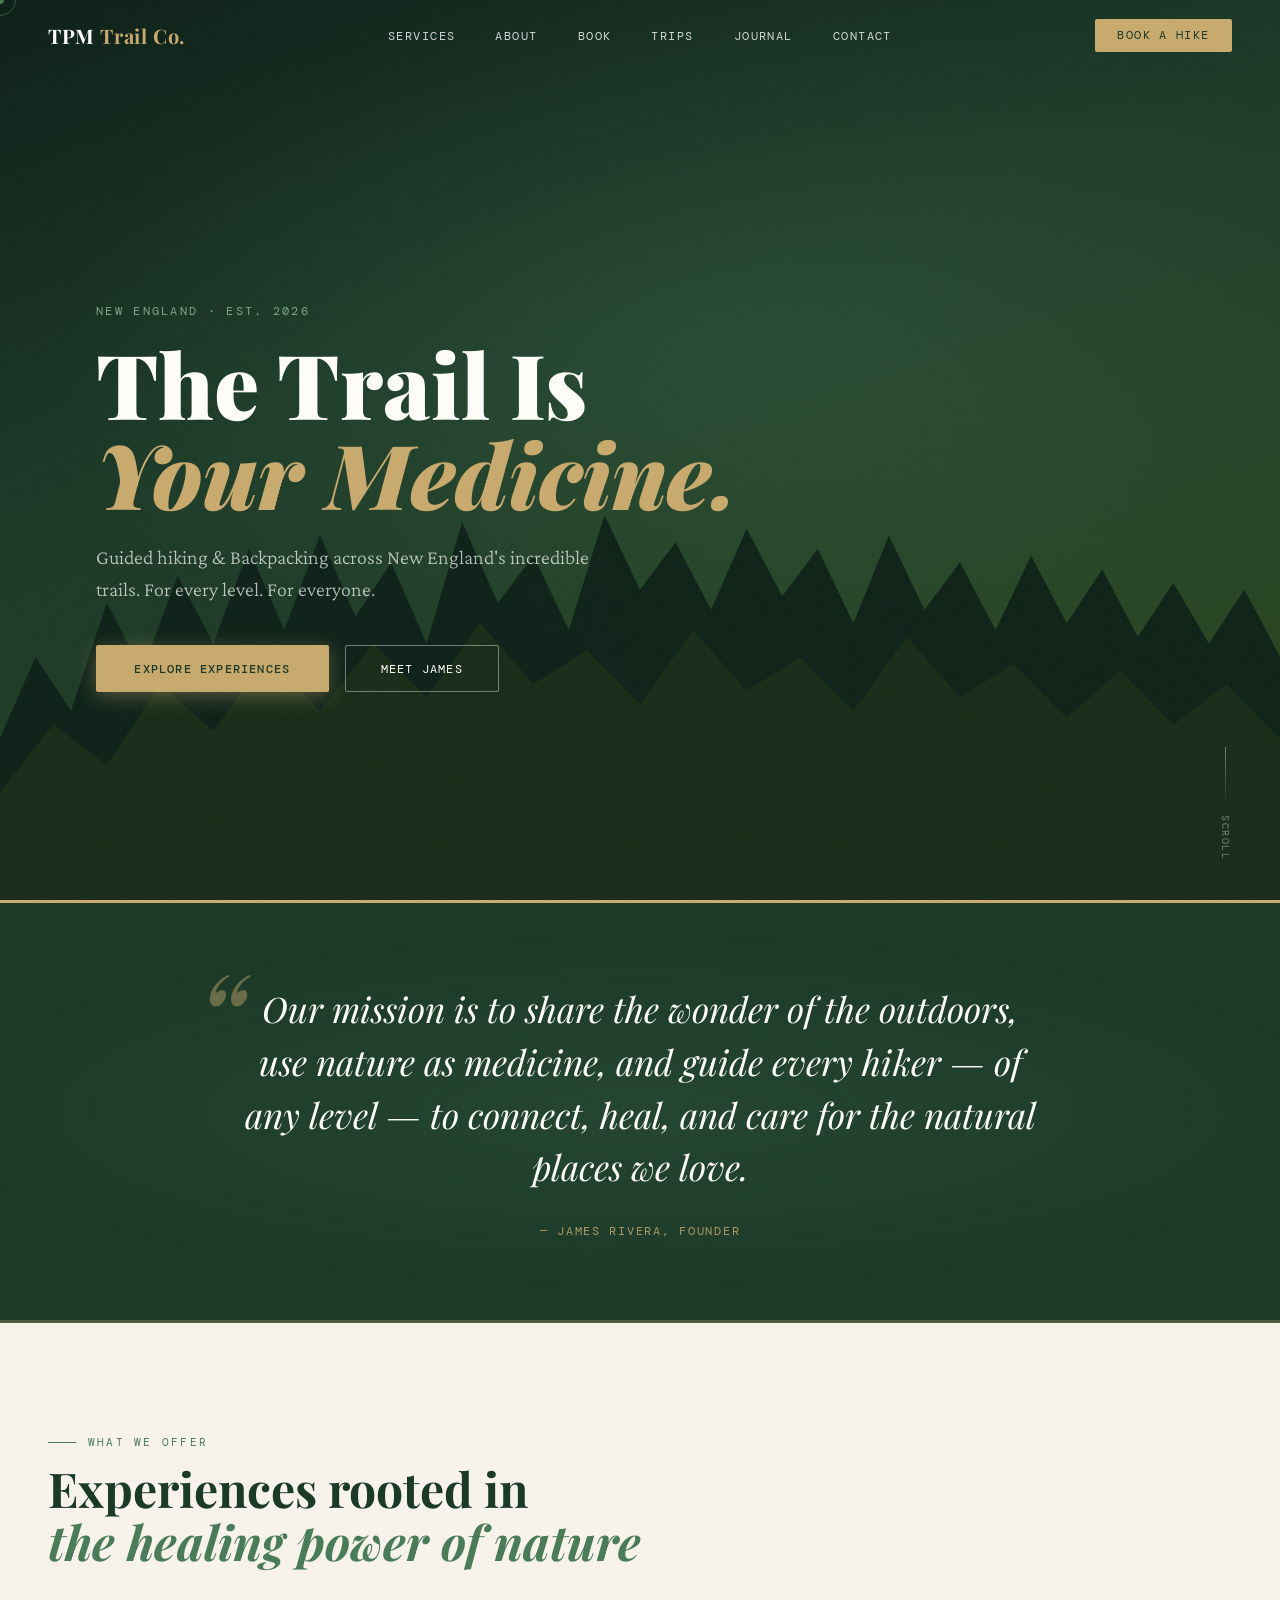
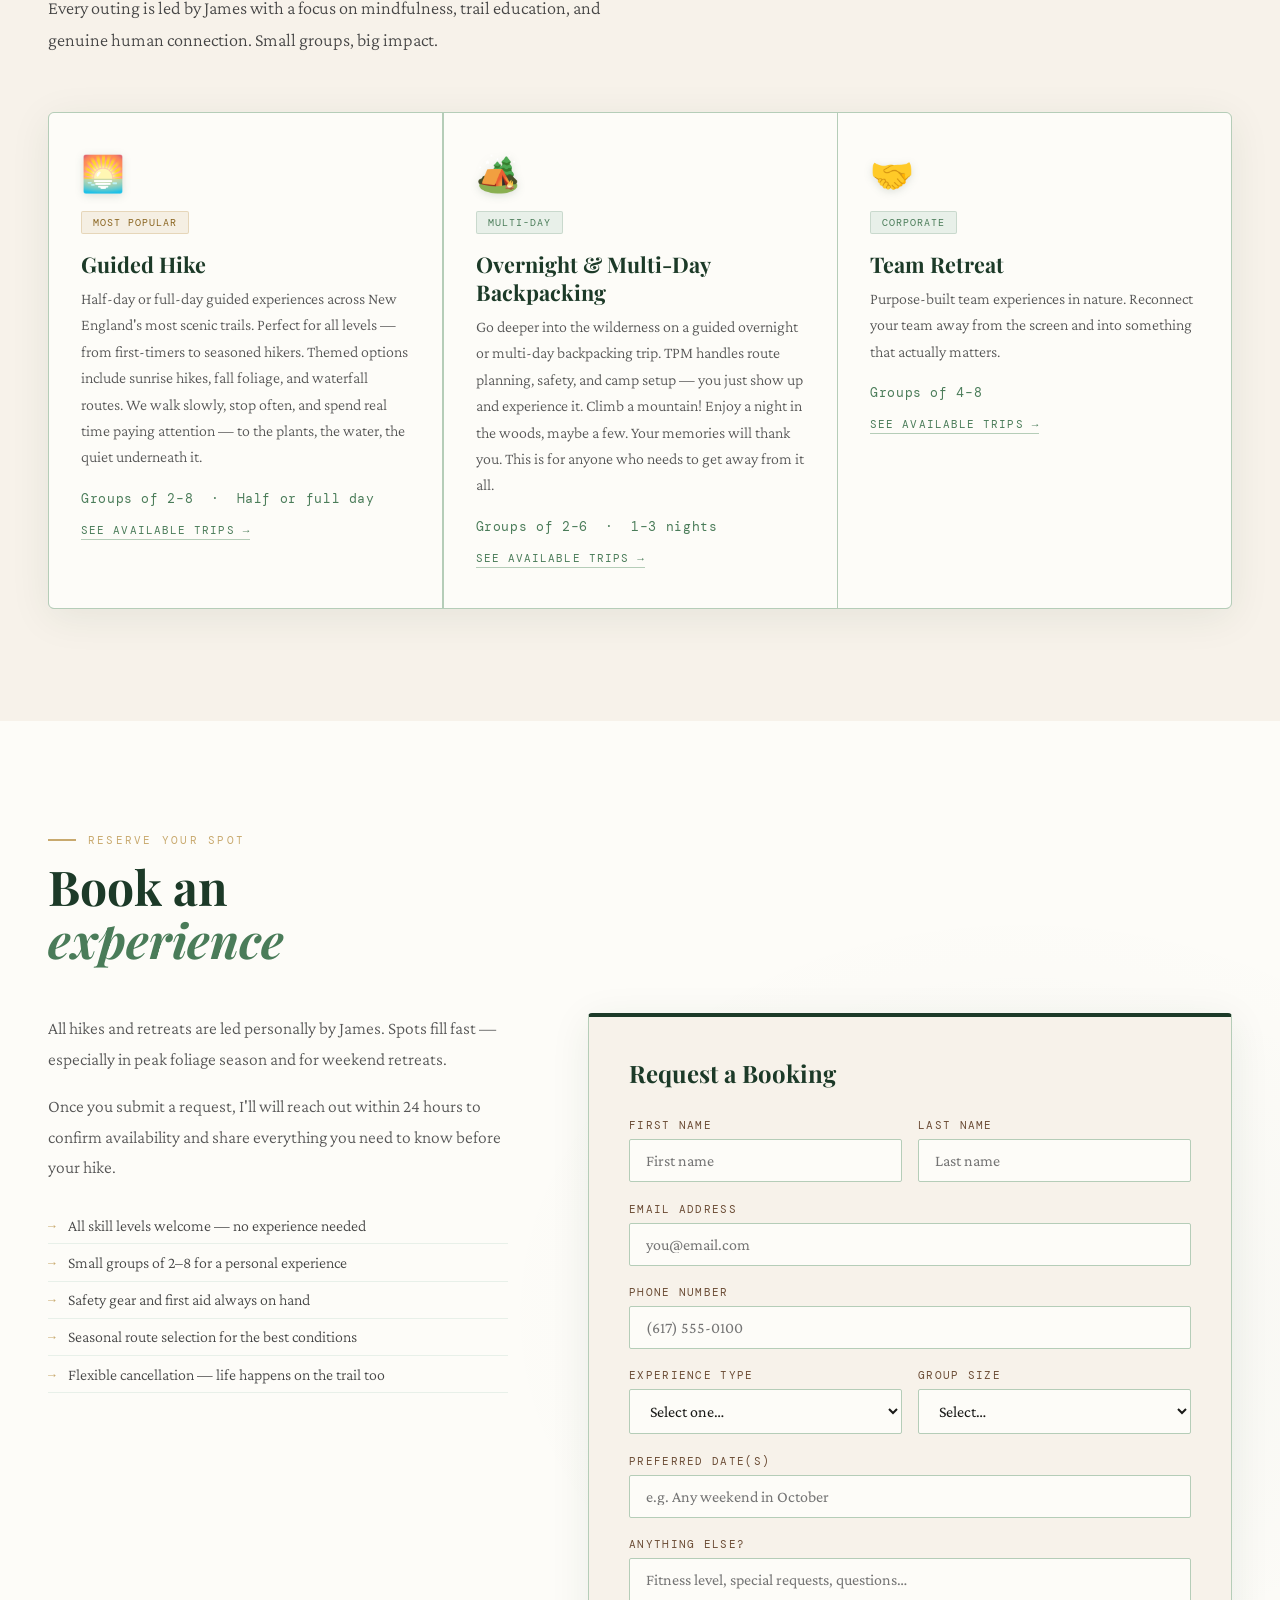
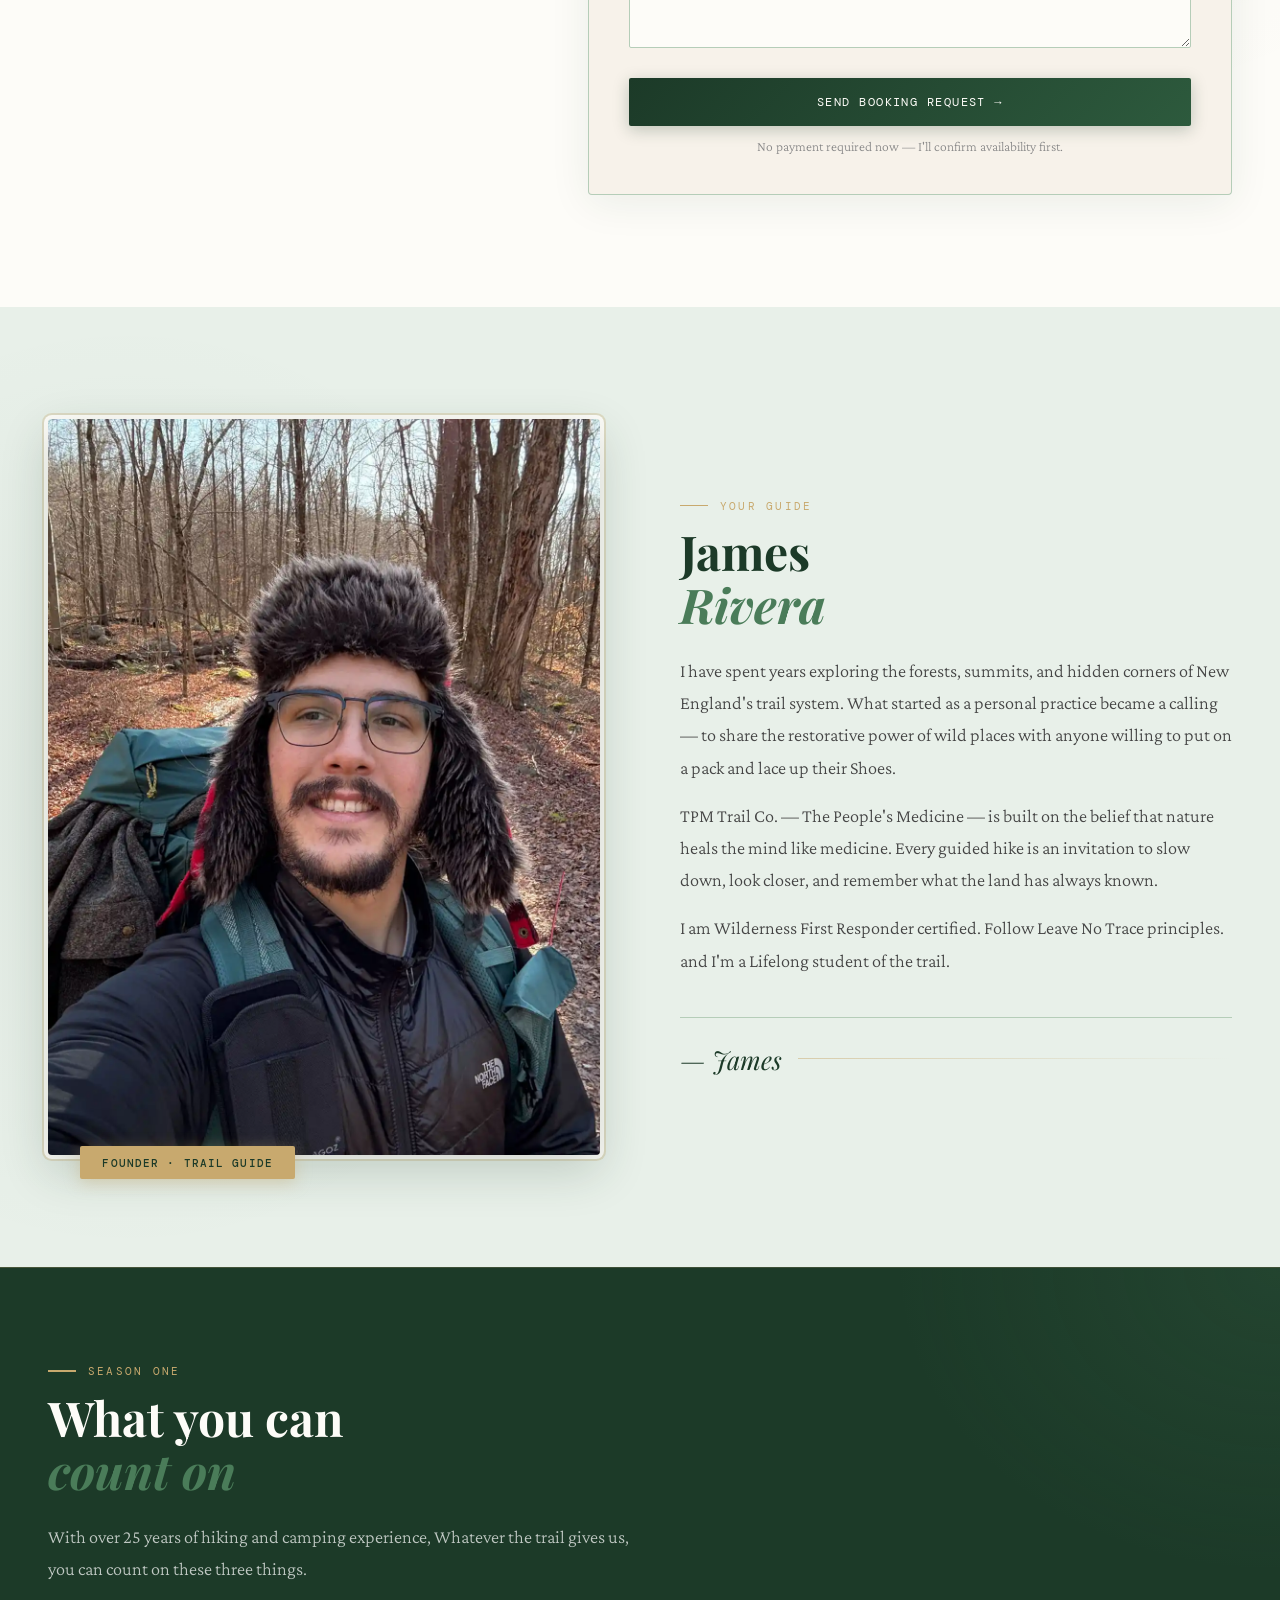
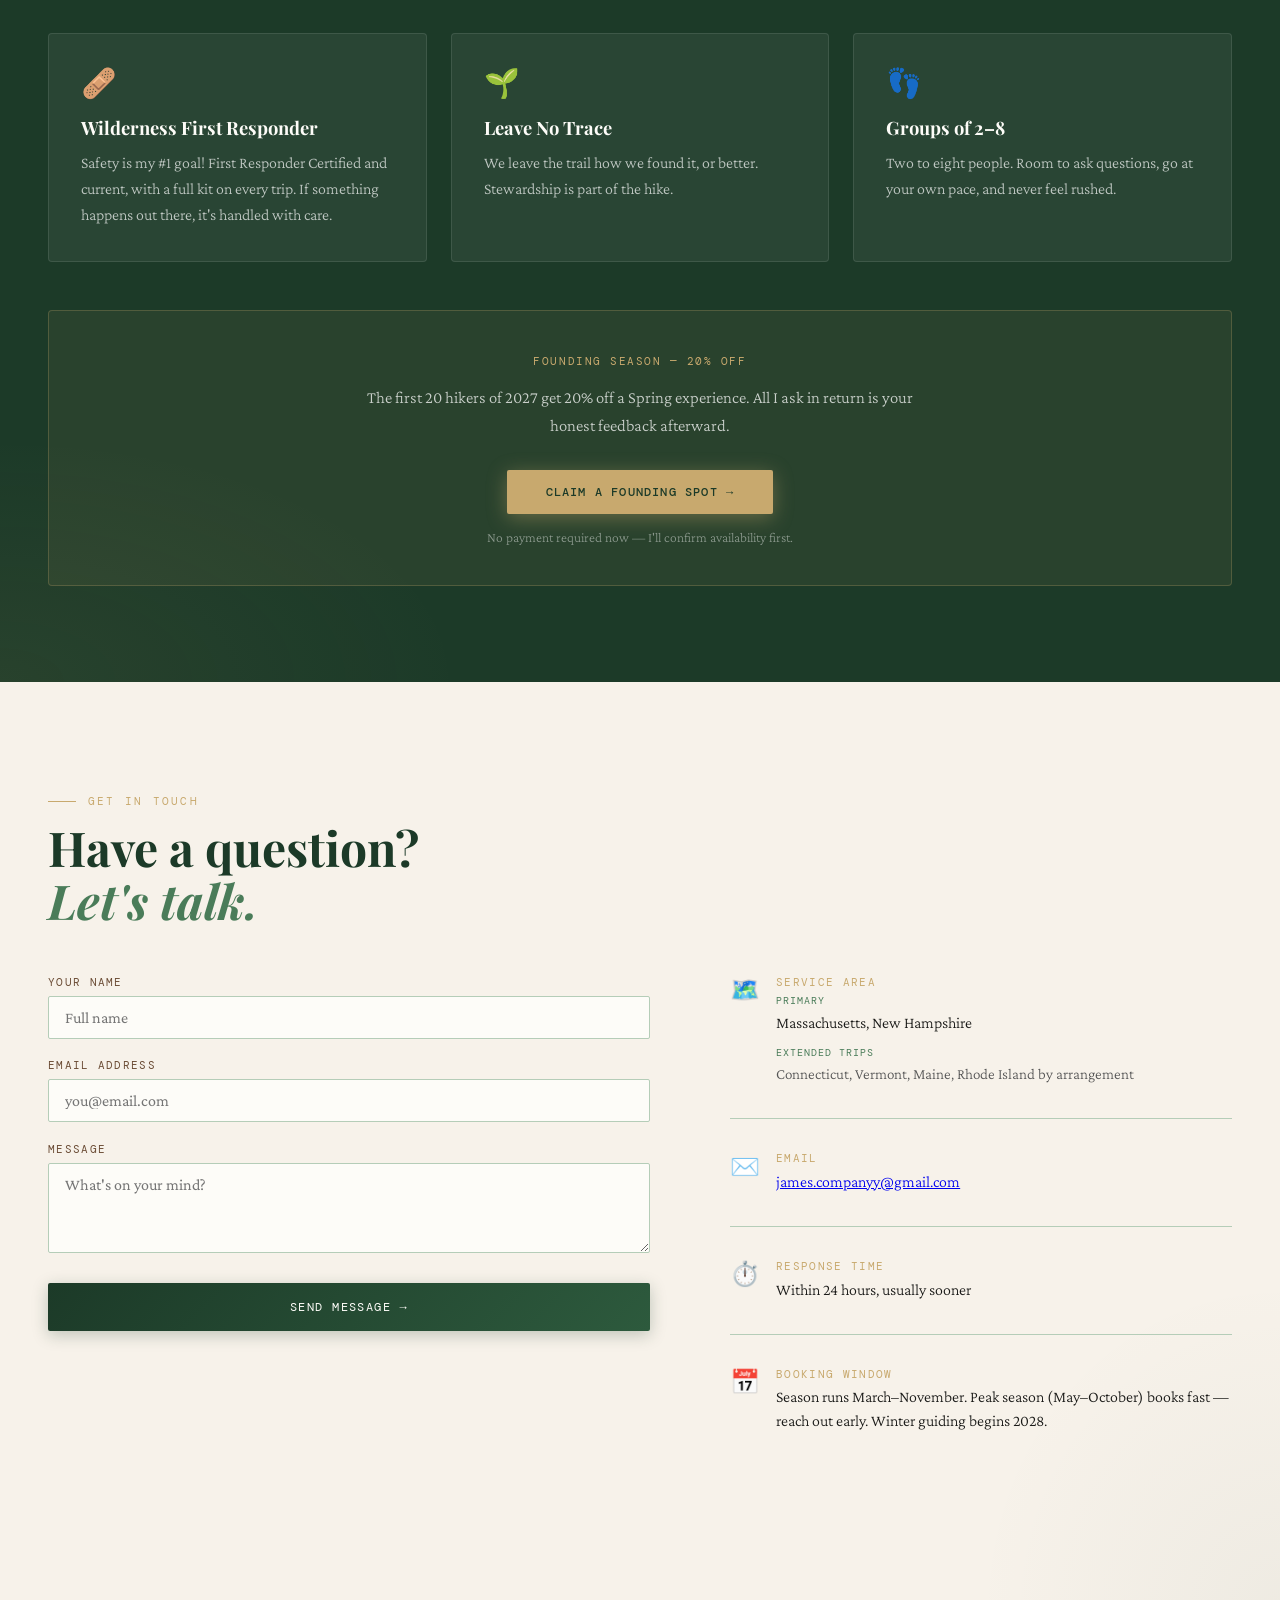
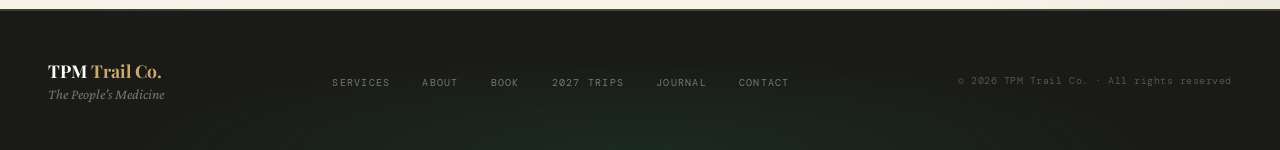
==== commit 15d932d6: "Update index.html edited text to for about me section and a few places where it sounded like i was r" ====
--- a/index.html
+++ b/index.html
@@ -102,7 +102,7 @@
       The Trail Is<br>
       <em>Your Medicine.</em>
     </h1>
-    <p class="hero-sub">Guided hiking &amp; nature retreats across New England's incredible trails. For every level. For everyone.</p>
+    <p class="hero-sub">Guided hiking &amp; Backpacking across New England's incredible trails. For every level. For everyone.</p>
     <div class="hero-ctas">
       <button class="btn-primary" onclick="scrollToId('services')">Explore experiences</button>
       <button class="btn-outline" onclick="scrollToId('about')">Meet James</button>
@@ -175,7 +175,7 @@
     <div class="booking-layout">
       <div class="booking-info reveal">
         <p>All hikes and retreats are led personally by James. Spots fill fast — especially in peak foliage season and for weekend retreats.</p>
-        <p>Once you submit a request, James will reach out within 24 hours to confirm availability and share everything you need to know before your hike.</p>
+        <p>Once you submit a request, I'll will reach out within 24 hours to confirm availability and share everything you need to know before your hike.</p>
         <ul class="booking-perks">
           <li>All skill levels welcome — no experience needed</li>
           <li>Small groups of 2–8 for a personal experience</li>
@@ -238,7 +238,7 @@
             <textarea id="b-msg" name="message" placeholder="Fitness level, special requests, questions…"></textarea>
           </div>
           <button type="submit" class="form-submit">Send booking request →</button>
-          <p class="form-note">No payment required now — James will confirm availability first.</p>
+          <p class="form-note">No payment required now — I'll confirm availability first.</p>
         </form>
       </div>
     </div>
@@ -261,9 +261,9 @@
       <div class="about-text reveal">
         <p class="section-label">Your guide</p>
         <h2 class="section-title">James<br><em>Rivera</em></h2>
-        <p class="section-body">James Rivera has spent years exploring the forests, summits, and hidden corners of New England's trail system. What started as a personal practice became a calling — to share the restorative power of wild places with anyone willing to lace up their boots.</p>
+        <p class="section-body">I have spent years exploring the forests, summits, and hidden corners of New England's trail system. What started as a personal practice became a calling — to share the restorative power of wild places with anyone willing to put on a pack and lace up their Shoes.</p>
         <p class="section-body" style="margin-top:1rem;">TPM Trail Co. — The People's Medicine — is built on the belief that nature heals the mind like medicine. Every guided hike is an invitation to slow down, look closer, and remember what the land has always known.</p>
-        <p class="section-body" style="margin-top:1rem;">Wilderness First Responder certified. Follows Leave No Trace principles. Lifelong student of the trail.</p>
+        <p class="section-body" style="margin-top:1rem;"> I am Wilderness First Responder certified. Follow Leave No Trace principles. and I'm a Lifelong student of the trail.</p>
         <p class="about-sig">— James</p>
       </div>
     </div>
@@ -276,7 +276,7 @@
     <div class="reveal">
       <p class="section-label">Season one</p>
       <h2 class="section-title" style="color:var(--white)">What you can<br><em>count on</em></h2>
-      <p class="section-body founding-intro">With over 25 years of hiking and camping experience, 2026 will be my first season out here as a guide. Whatever the trail gives us, you can count on these three things.</p>
+      <p class="section-body founding-intro">With over 25 years of hiking and camping experience, Whatever the trail gives us, you can count on these three things.</p>
     </div>
     <div class="founding-grid">
       <div class="founding-card reveal">
@@ -299,7 +299,7 @@
       <span class="founding-cta-label">Founding Season — 20% off</span>
       <p class="founding-cta-text">The first 20 hikers of 2027 get 20% off a Spring experience. All I ask in return is your honest feedback afterward. </p>
       <button class="btn-primary" onclick="scrollToId('booking')">Claim a founding spot →</button>
-      <p class="form-note form-note--light">No payment required now — James will confirm availability first.</p>
+      <p class="form-note form-note--light">No payment required now — I'll confirm availability first.</p>
     </div>
   </div>
 </section>
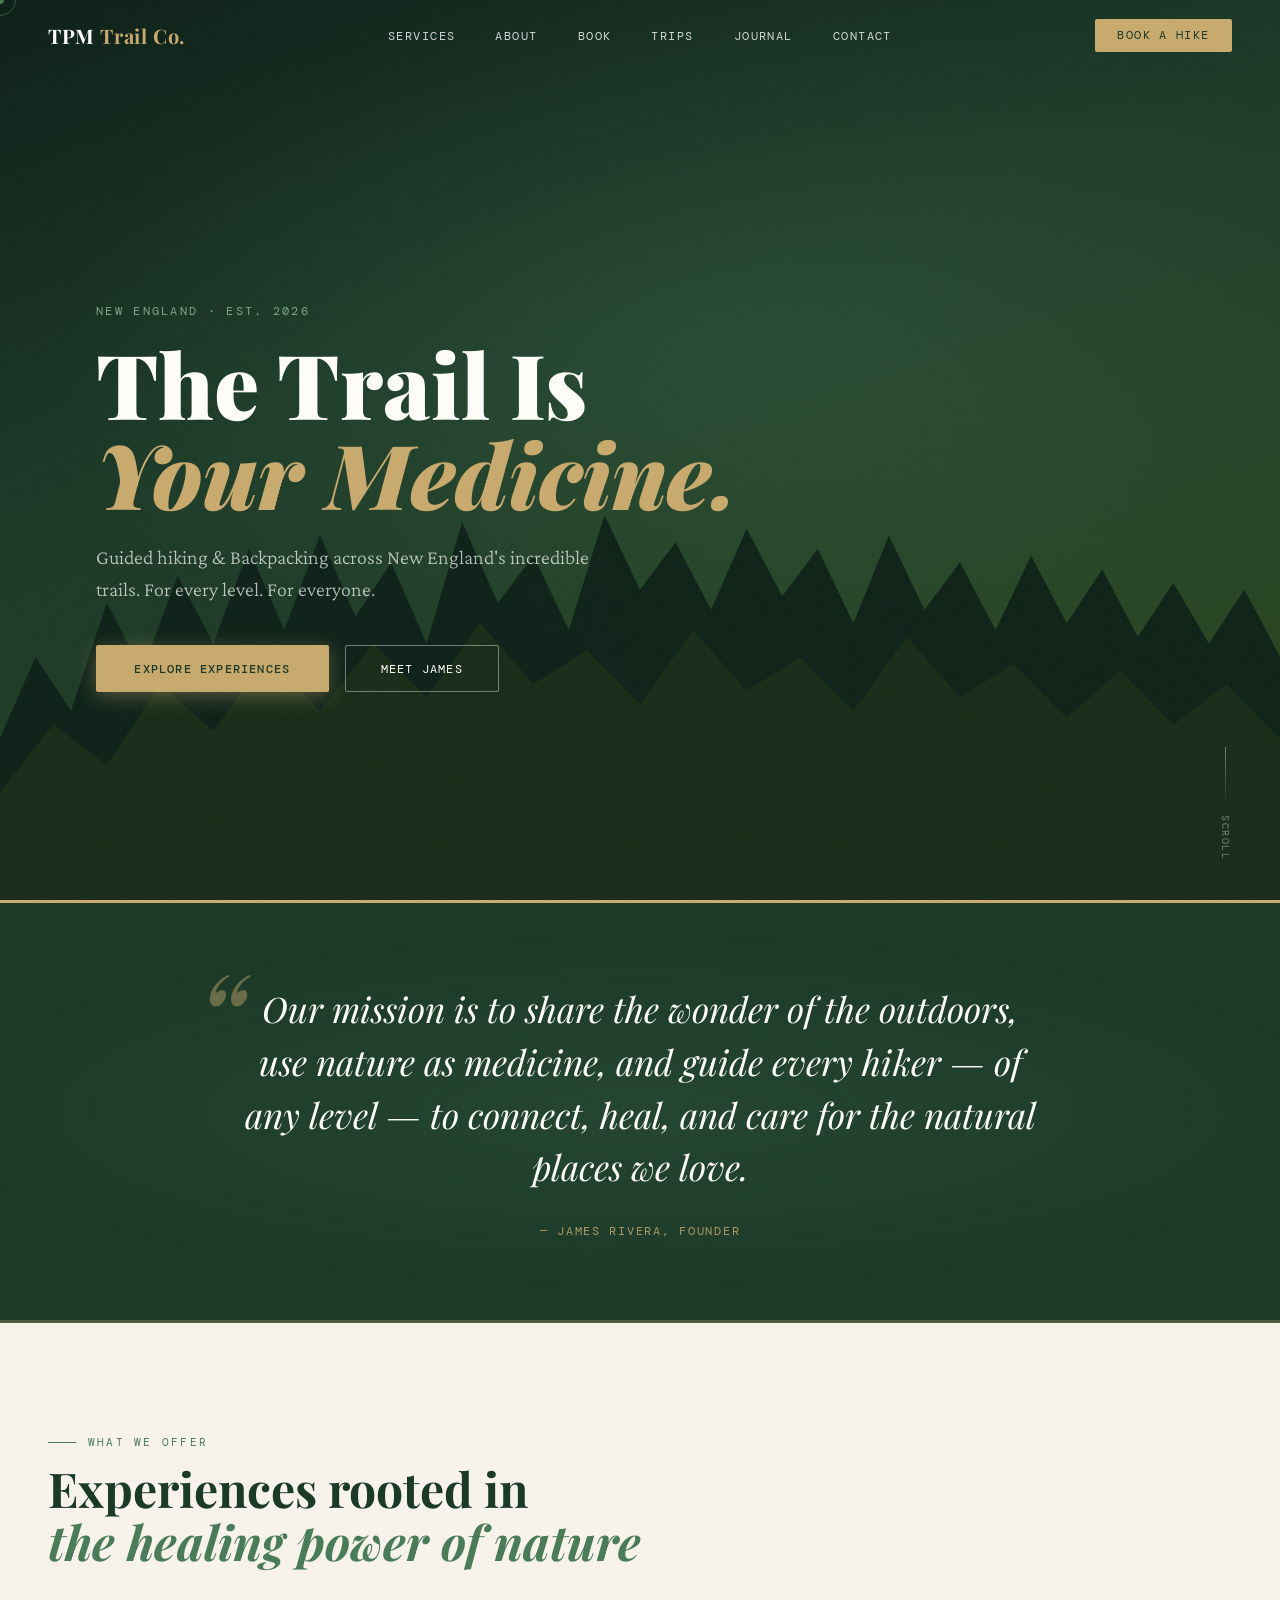
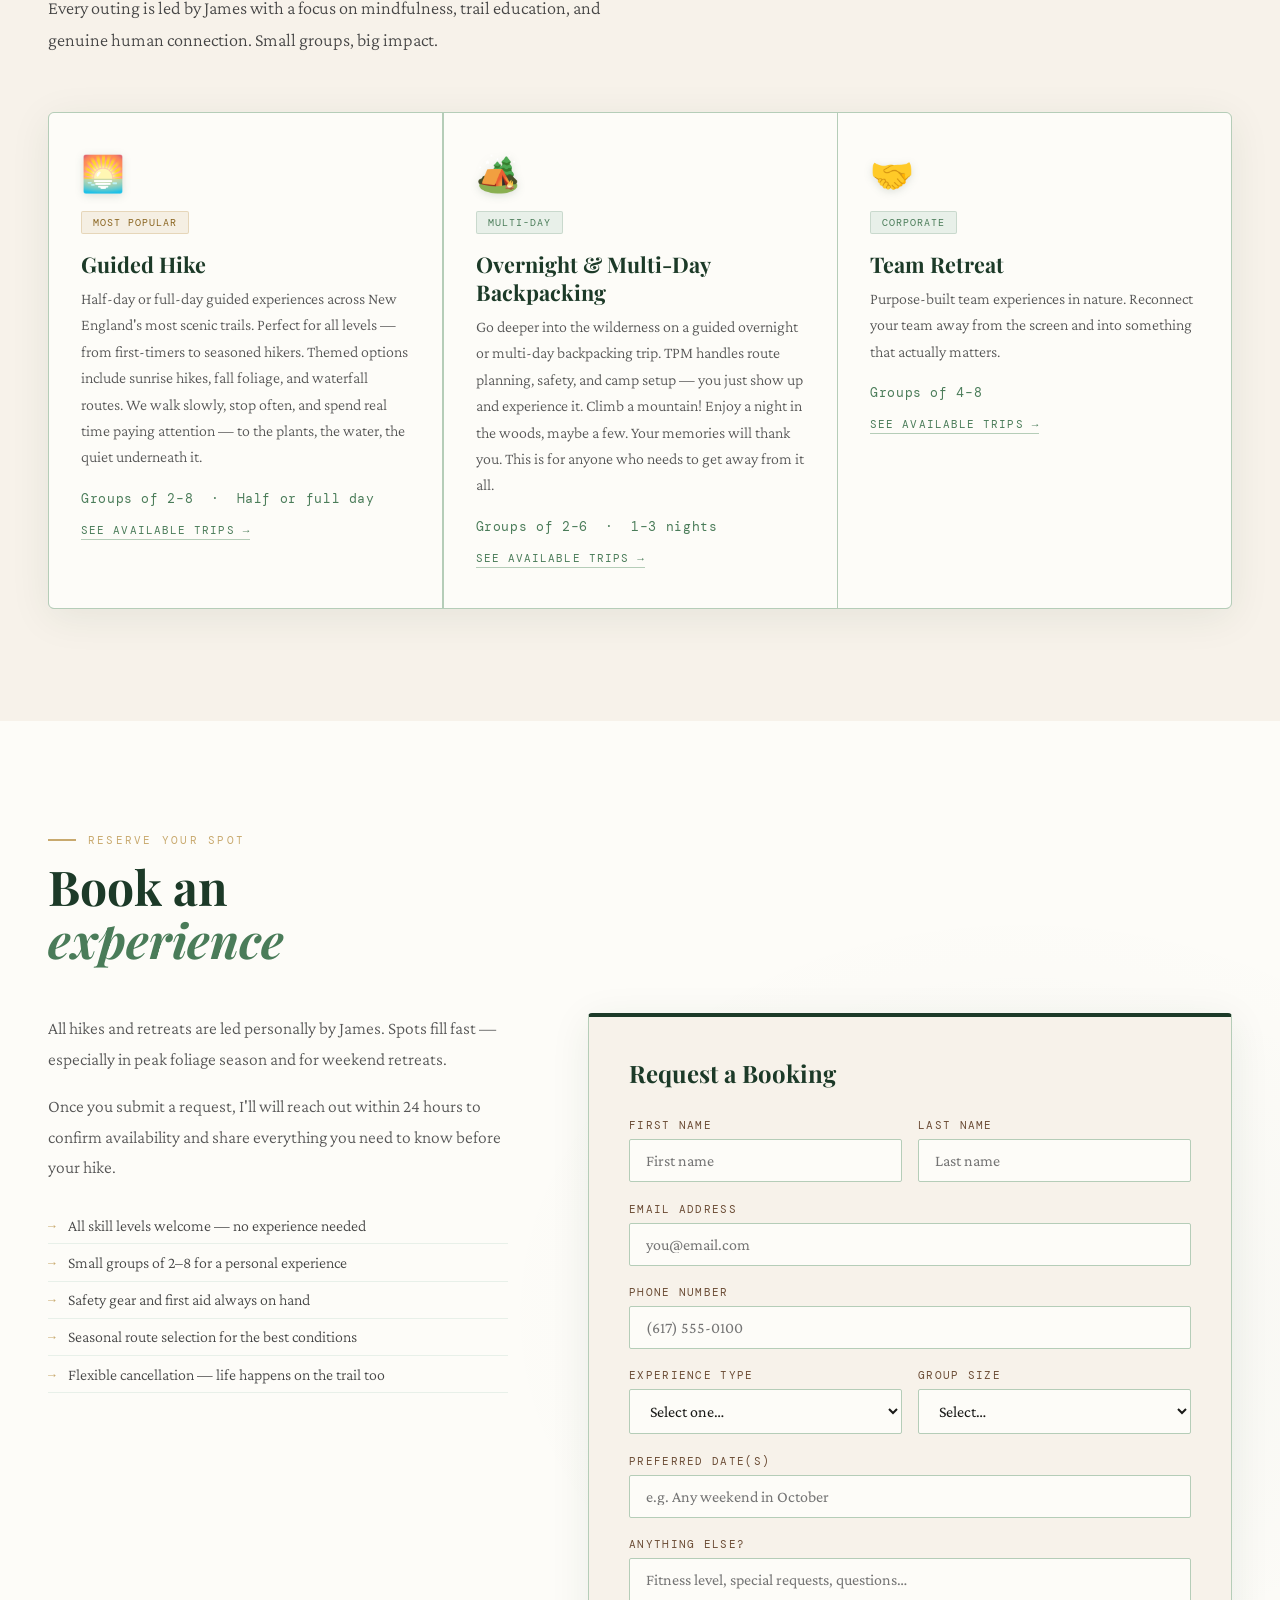
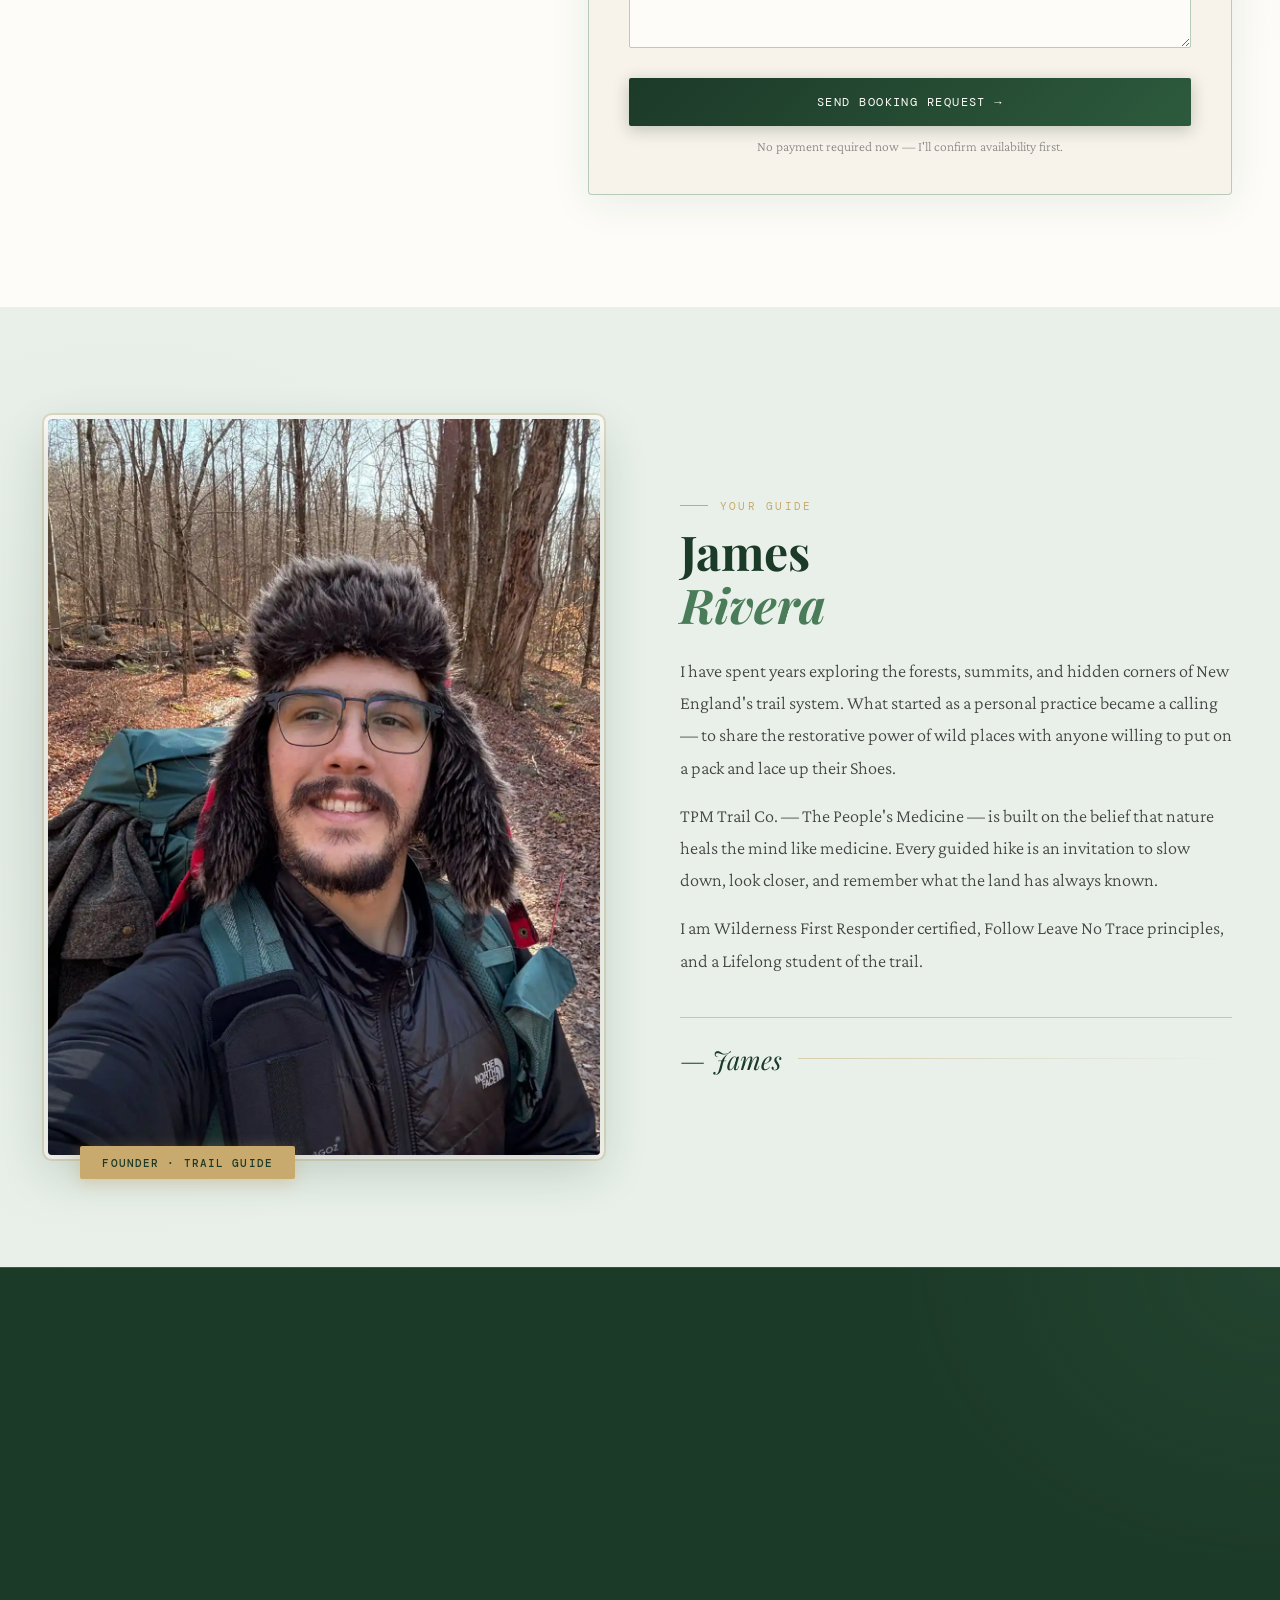
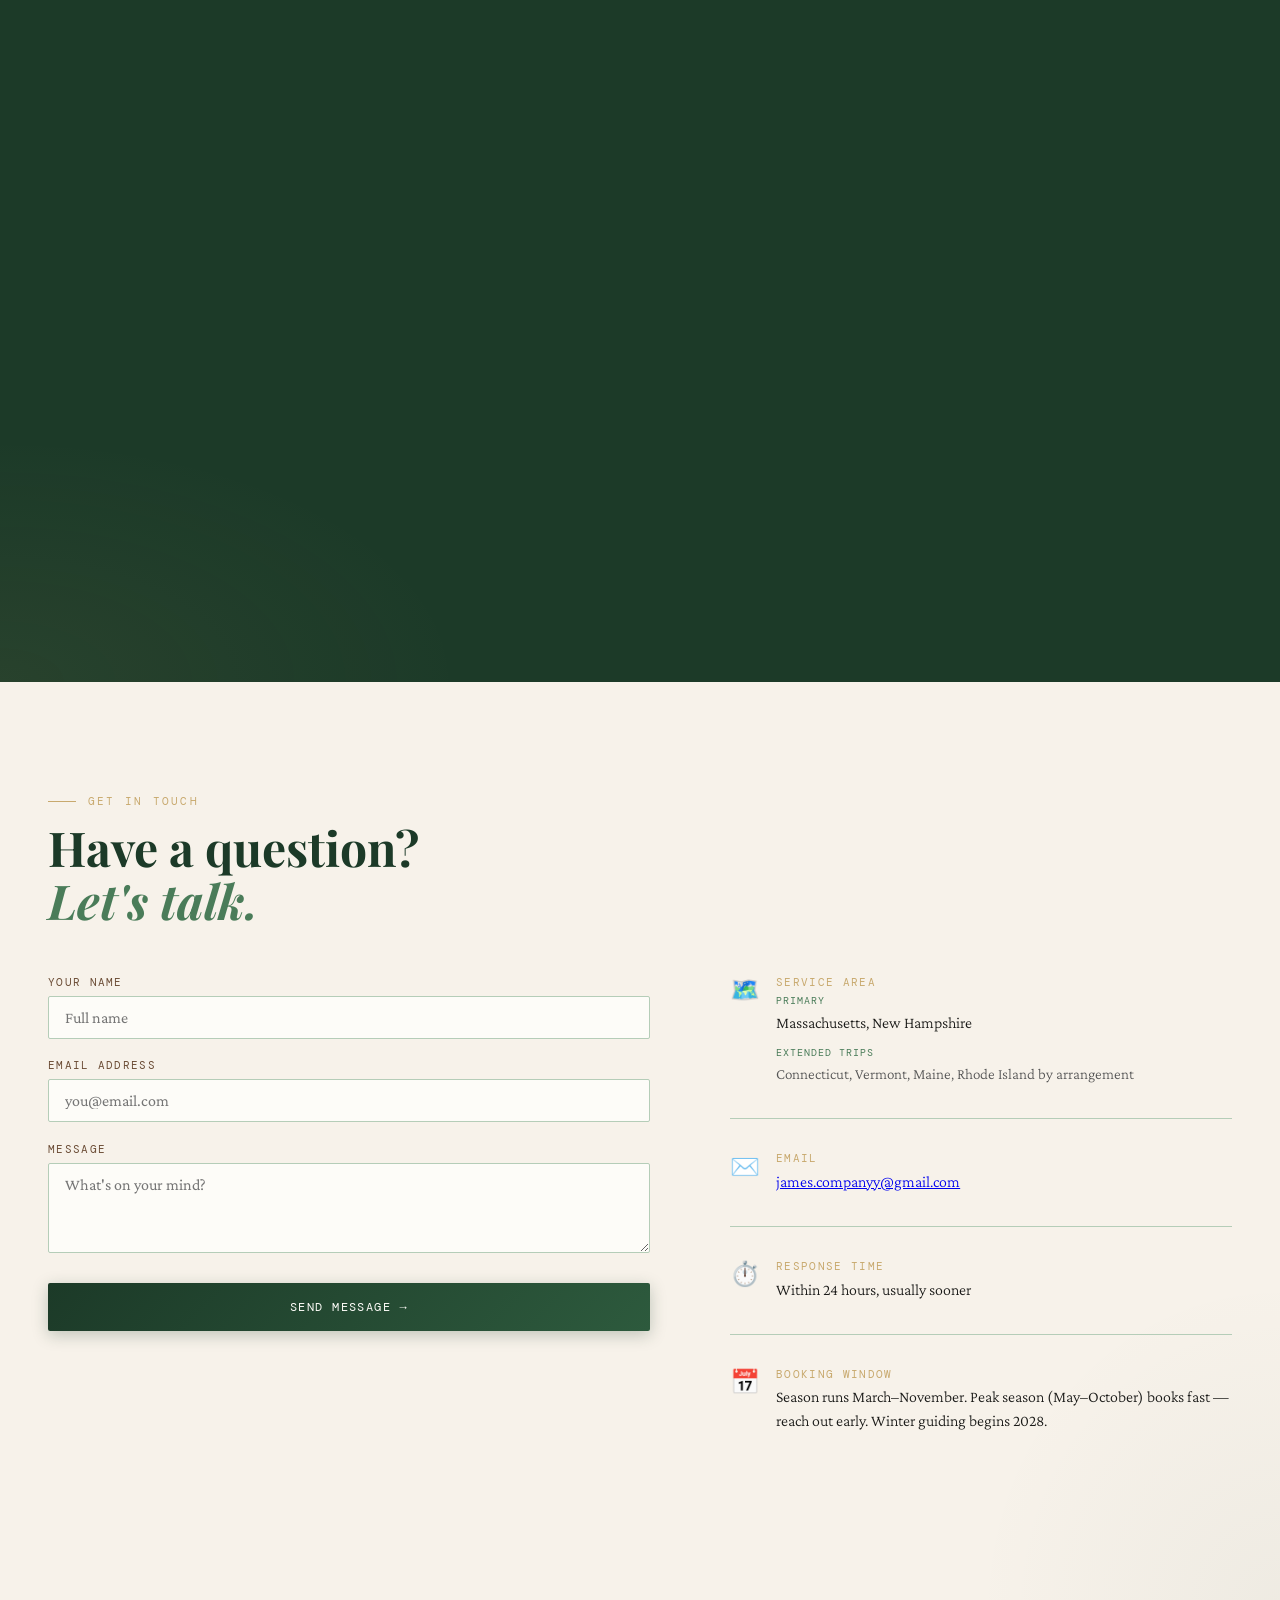
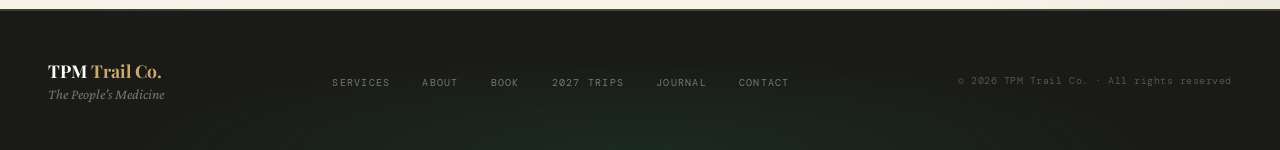
==== commit 13874a7f: "Update index.html changed about me section" ====
--- a/index.html
+++ b/index.html
@@ -263,7 +263,7 @@
         <h2 class="section-title">James<br><em>Rivera</em></h2>
         <p class="section-body">I have spent years exploring the forests, summits, and hidden corners of New England's trail system. What started as a personal practice became a calling — to share the restorative power of wild places with anyone willing to put on a pack and lace up their Shoes.</p>
         <p class="section-body" style="margin-top:1rem;">TPM Trail Co. — The People's Medicine — is built on the belief that nature heals the mind like medicine. Every guided hike is an invitation to slow down, look closer, and remember what the land has always known.</p>
-        <p class="section-body" style="margin-top:1rem;"> I am Wilderness First Responder certified. Follow Leave No Trace principles. and I'm a Lifelong student of the trail.</p>
+        <p class="section-body" style="margin-top:1rem;"> I am Wilderness First Responder certified, Follow Leave No Trace principles, and a Lifelong student of the trail.</p>
         <p class="about-sig">— James</p>
       </div>
     </div>
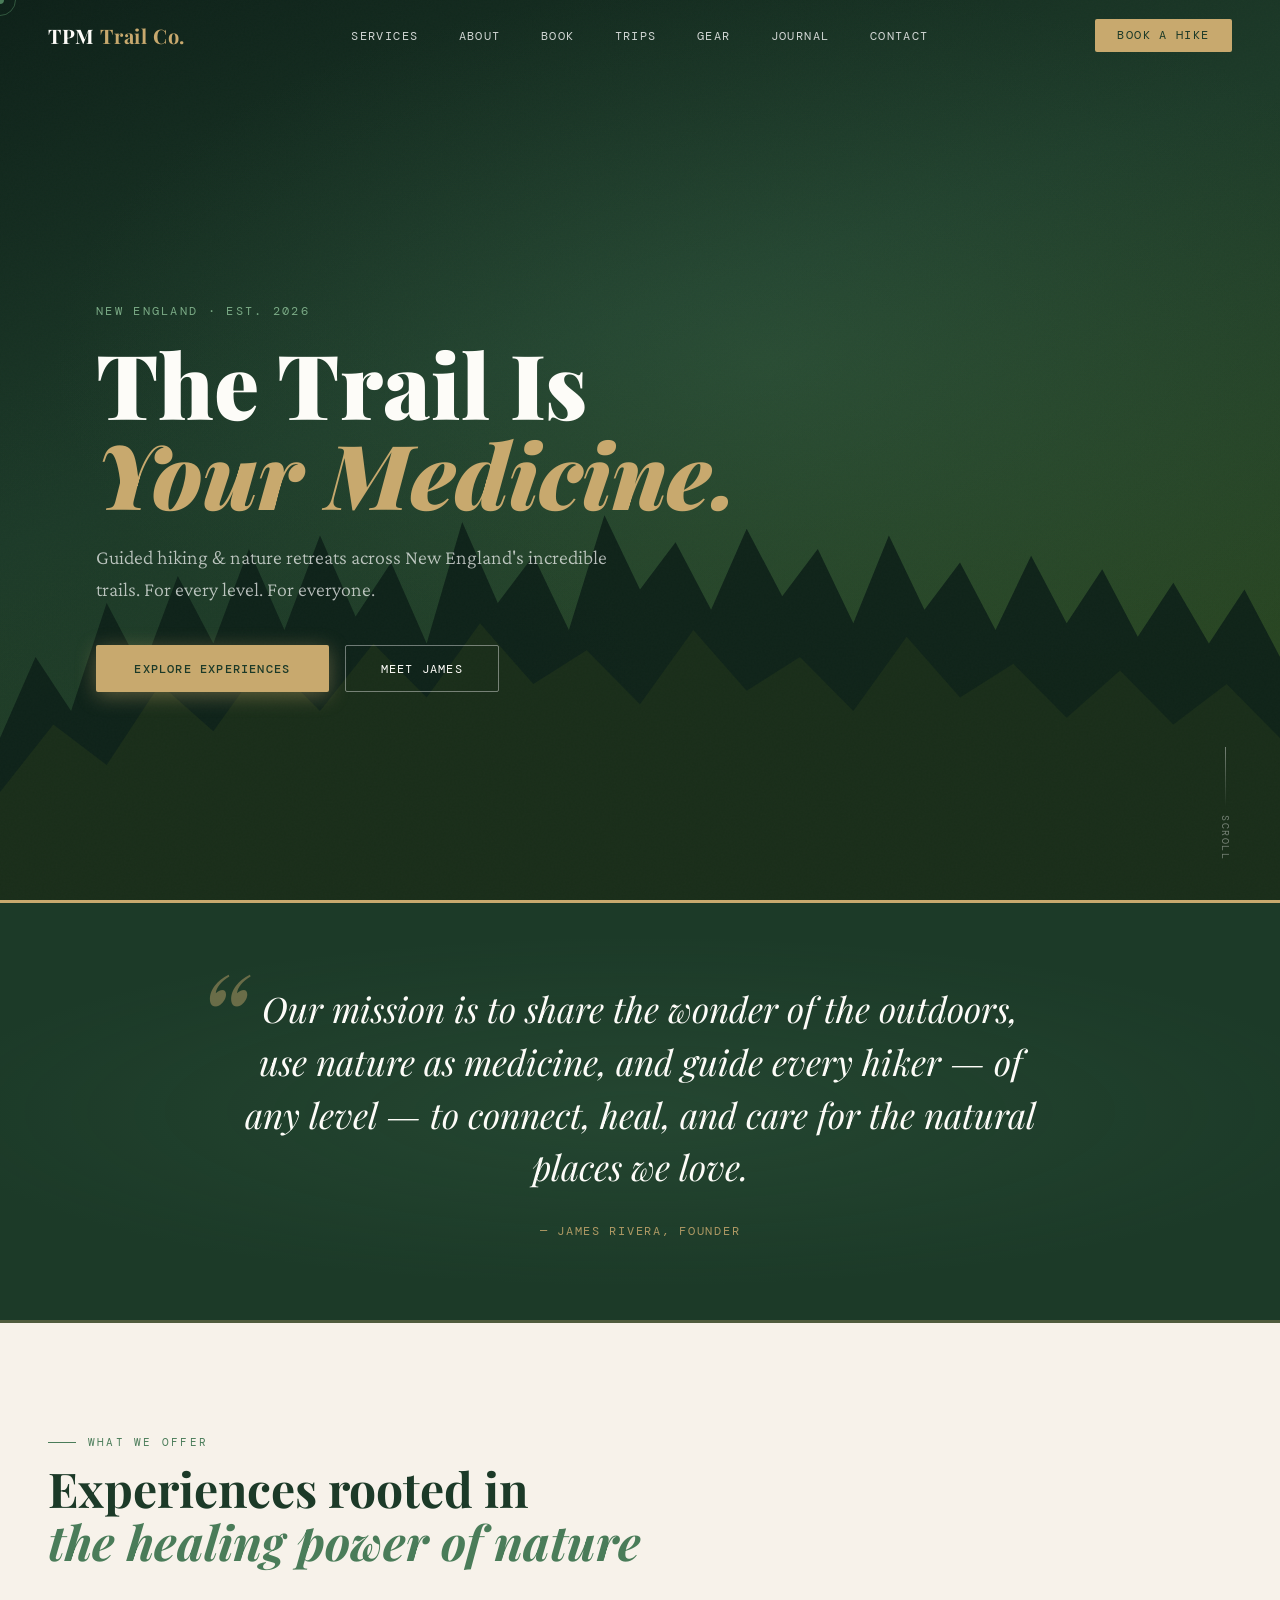
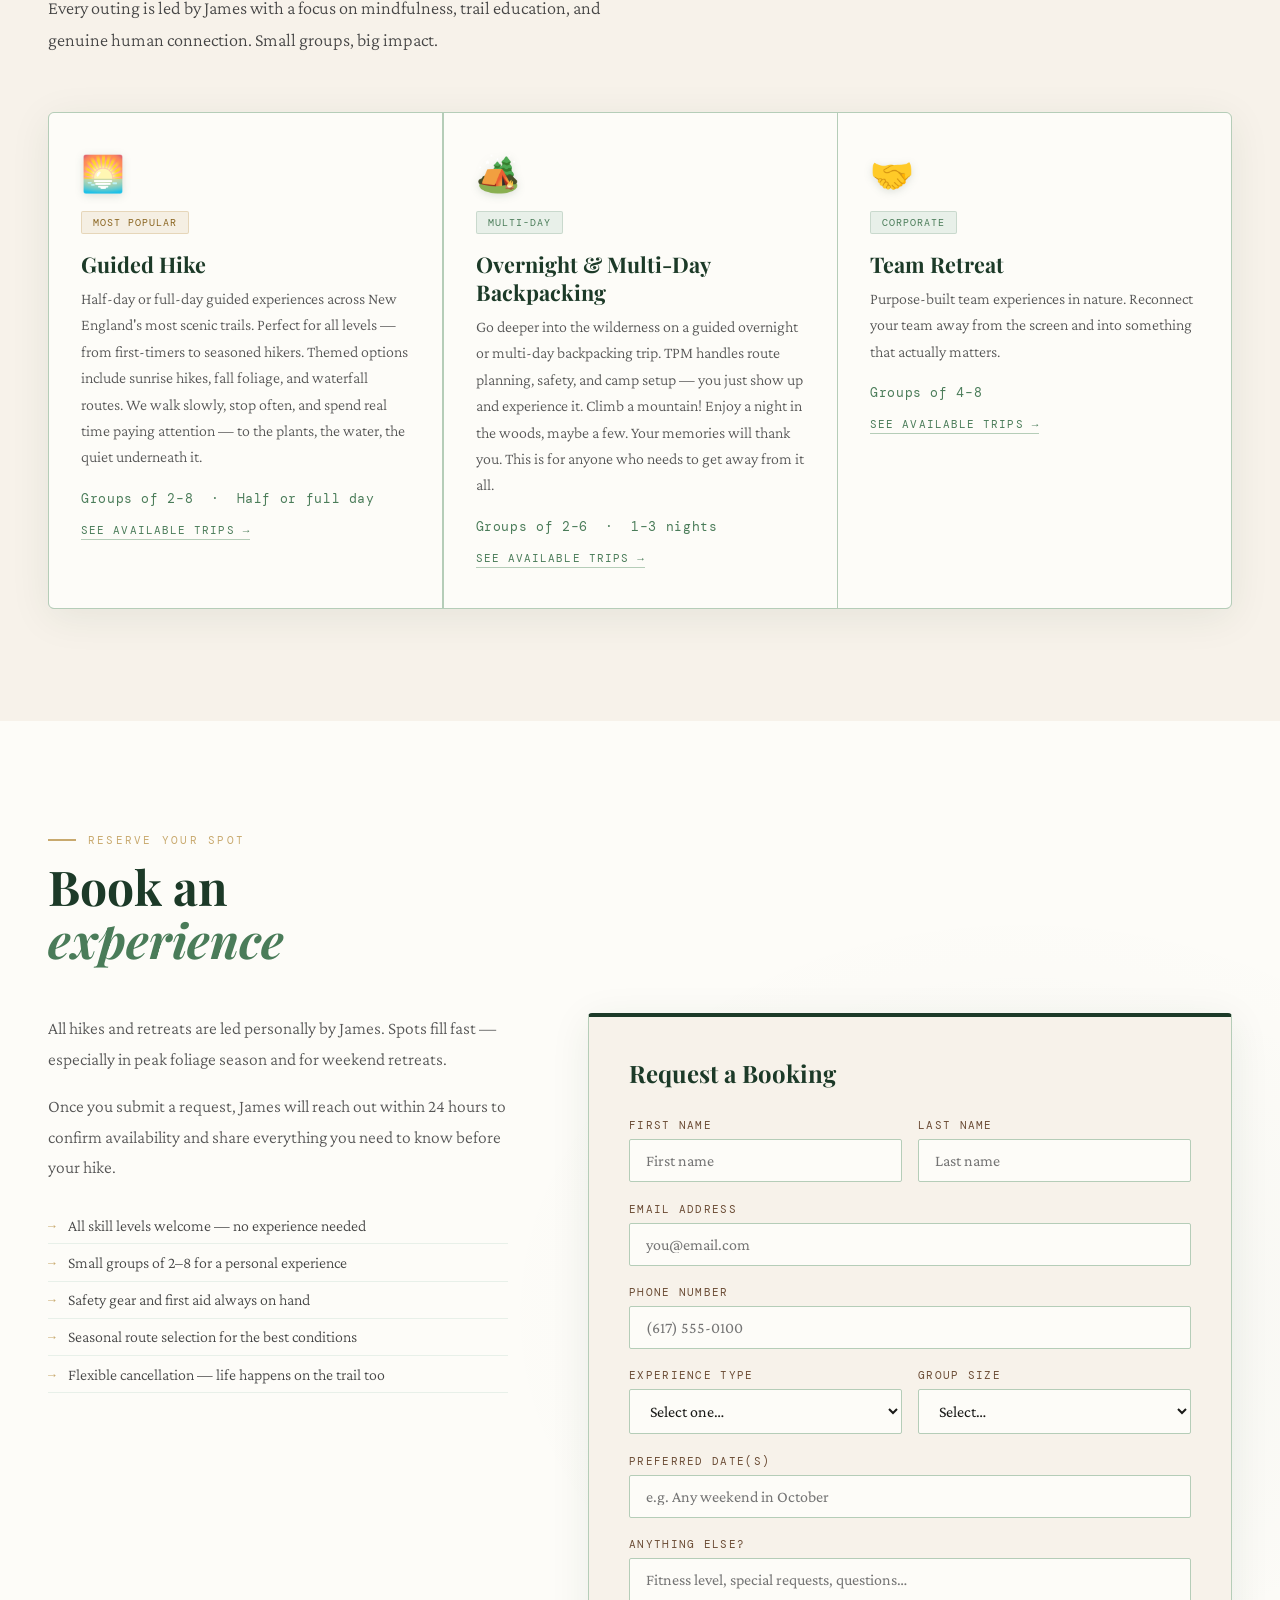
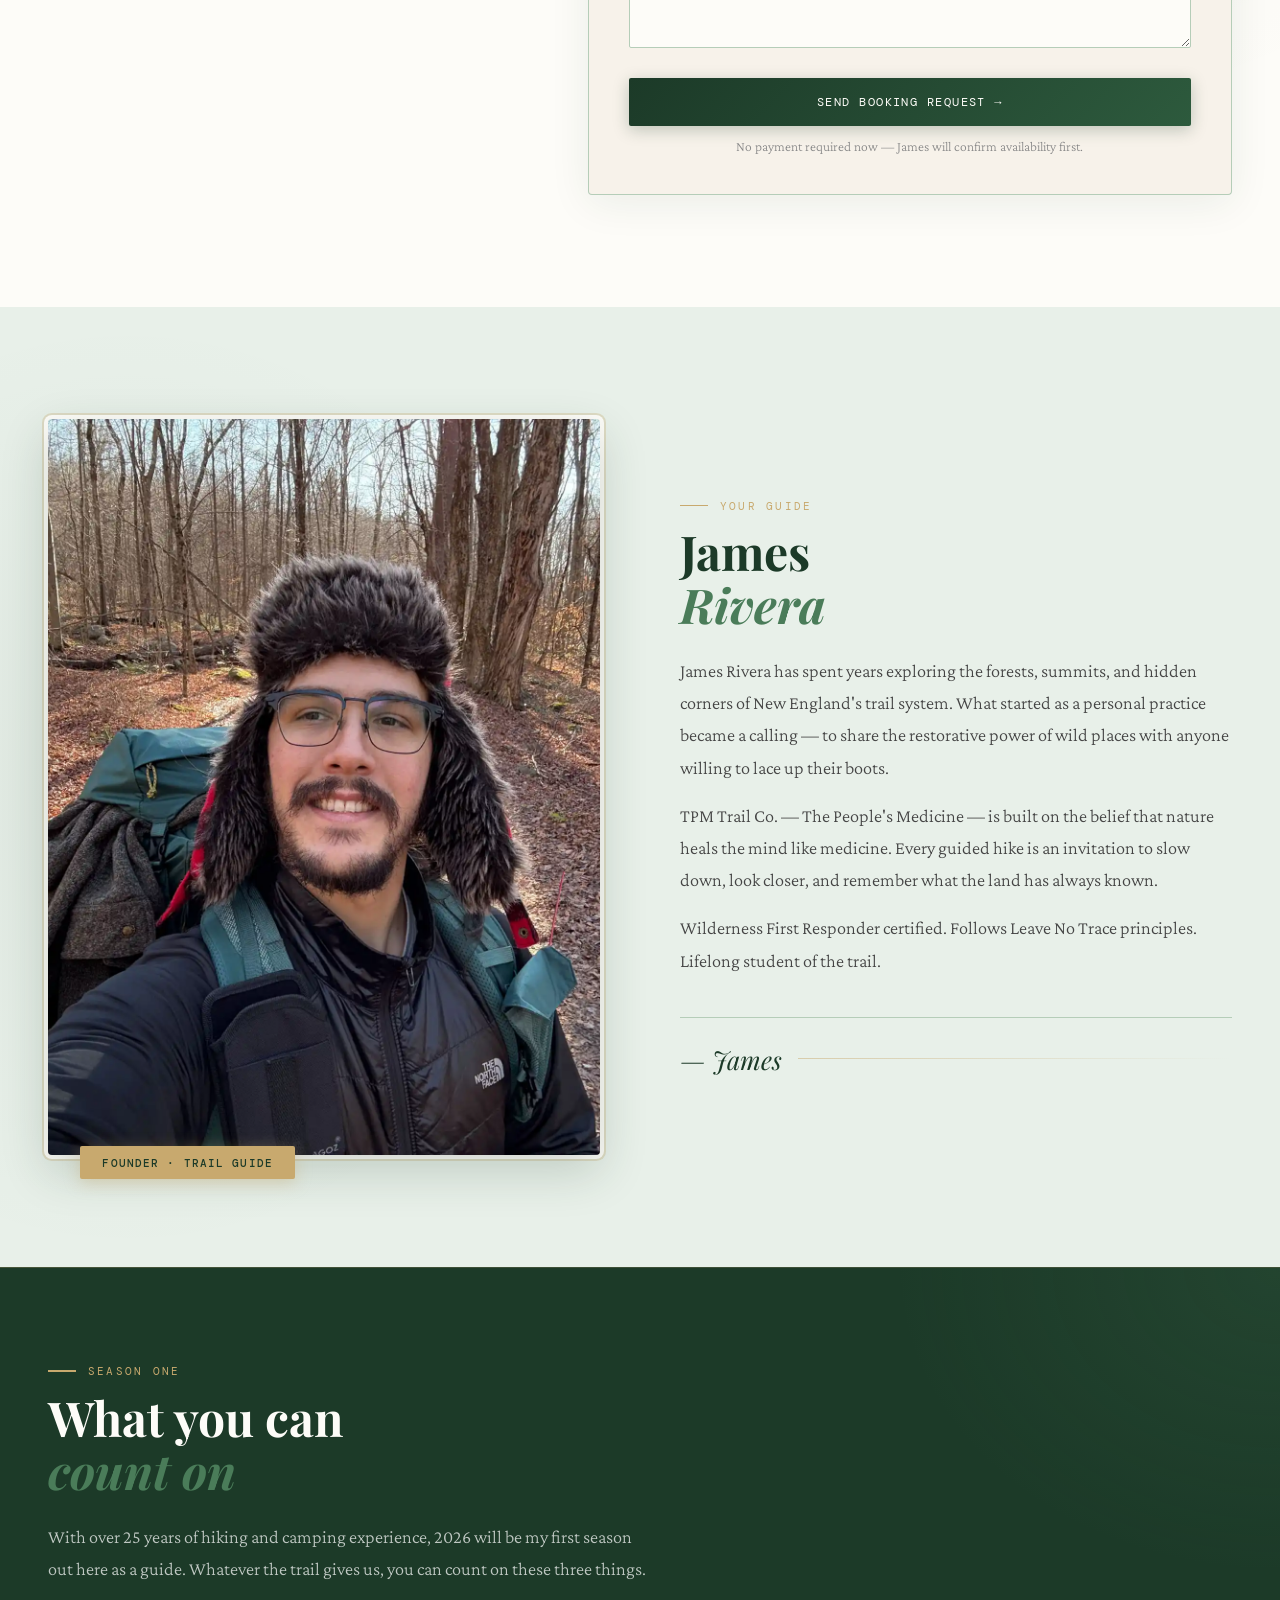
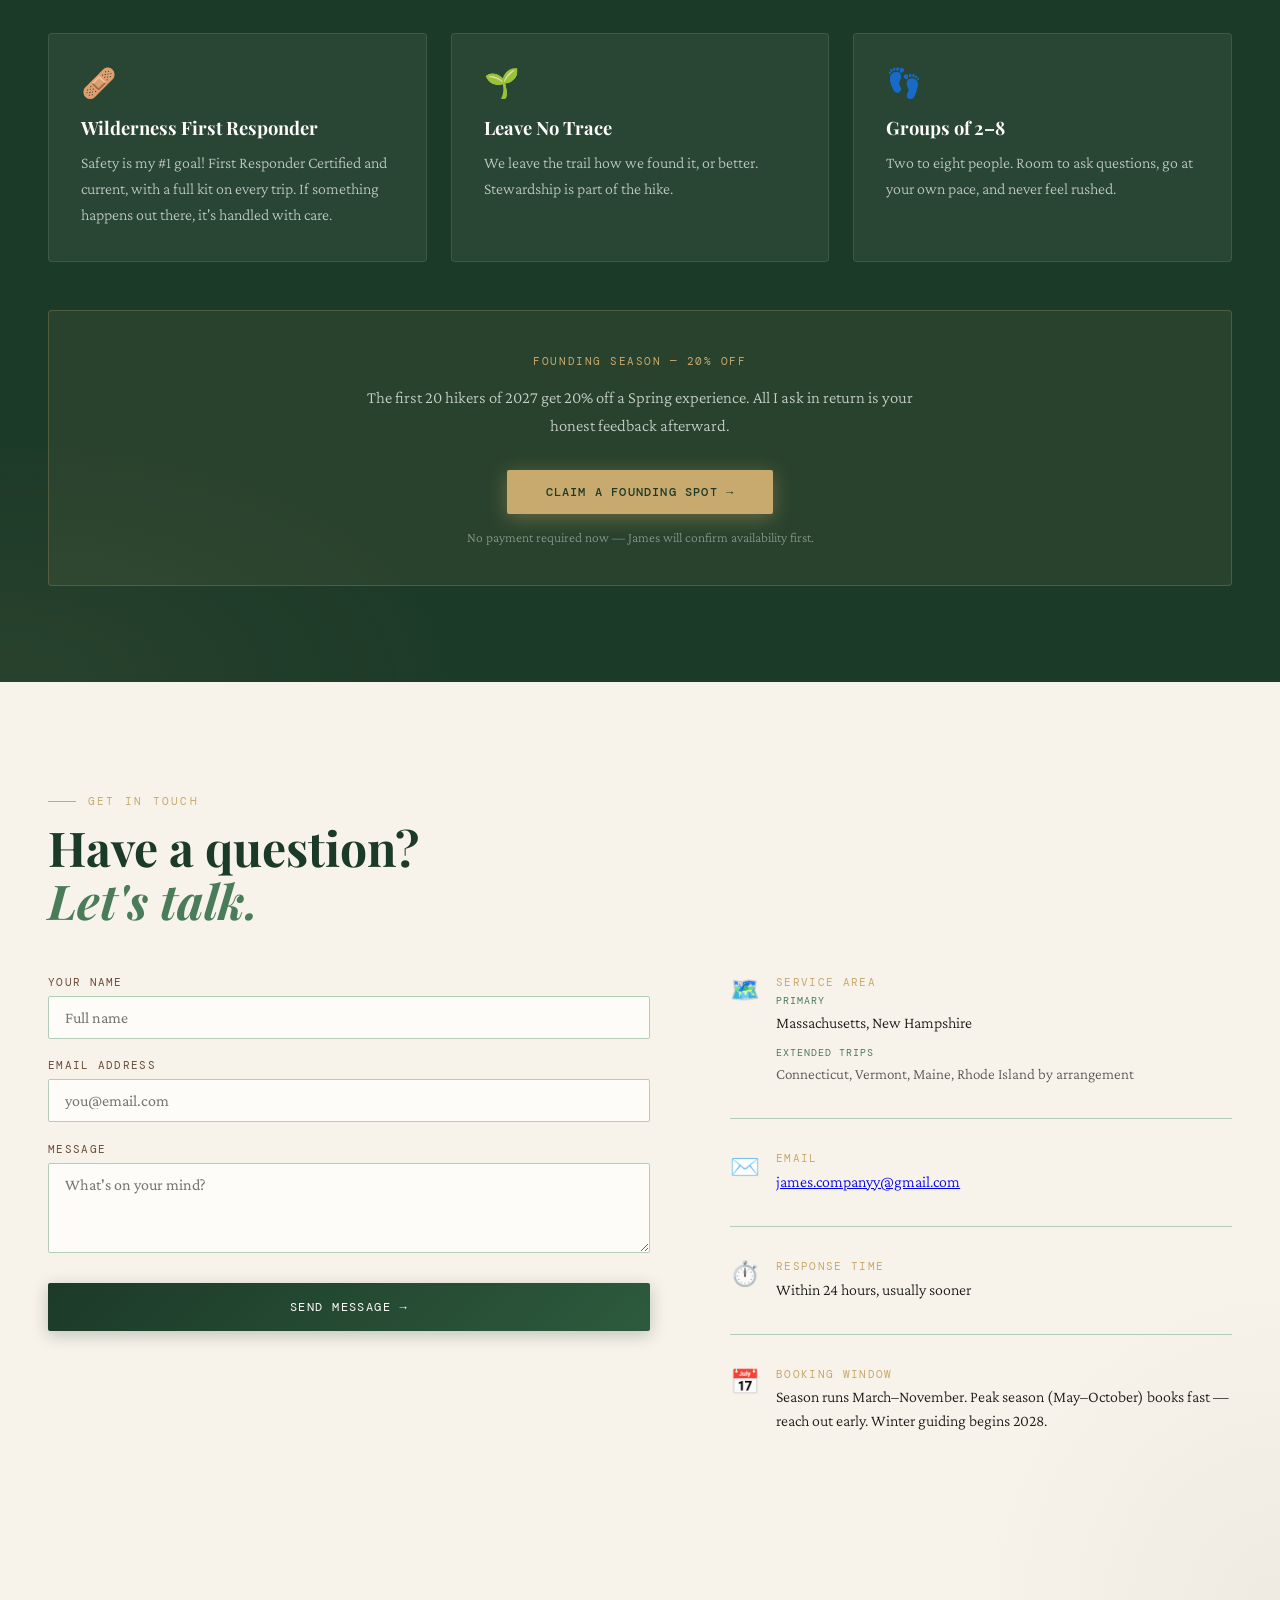
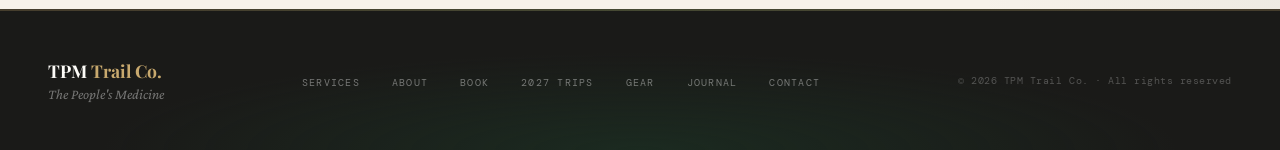
==== commit 86a505fb: "Add interactive gear list at /gear A packing list that visitors work through themselves: Day Hike or" ====
--- a/index.html
+++ b/index.html
@@ -71,6 +71,7 @@
     <li><a href="#" onclick="showPage('main'); scrollToId('about'); return false;">About</a></li>
     <li><a href="#" onclick="showPage('main'); scrollToId('booking'); return false;">Book</a></li>
     <li><a href="/trips">Trips</a></li>
+    <li><a href="/gear">Gear</a></li>
     <li><a href="#" onclick="showPage('blog'); return false;" id="navJournal">Journal</a></li>
     <li><a href="#" onclick="showPage('main'); scrollToId('contact'); return false;">Contact</a></li>
   </ul>
@@ -86,6 +87,7 @@
   <a href="#" onclick="closeDrawer(); showPage('main'); scrollToId('services'); return false;">Services</a>
   <a href="#" onclick="closeDrawer(); showPage('main'); scrollToId('about'); return false;">About</a>
   <a href="/trips">Trips</a>
+  <a href="/gear">Gear</a>
   <a href="#" onclick="closeDrawer(); showPage('blog'); return false;">Journal</a>
   <a href="#" onclick="closeDrawer(); showPage('main'); scrollToId('contact'); return false;">Contact</a>
   <button class="drawer-book" onclick="closeDrawer(); showPage('main'); scrollToId('booking');">Book a hike</button>
@@ -102,7 +104,7 @@
       The Trail Is<br>
       <em>Your Medicine.</em>
     </h1>
-    <p class="hero-sub">Guided hiking &amp; Backpacking across New England's incredible trails. For every level. For everyone.</p>
+    <p class="hero-sub">Guided hiking &amp; nature retreats across New England's incredible trails. For every level. For everyone.</p>
     <div class="hero-ctas">
       <button class="btn-primary" onclick="scrollToId('services')">Explore experiences</button>
       <button class="btn-outline" onclick="scrollToId('about')">Meet James</button>
@@ -175,7 +177,7 @@
     <div class="booking-layout">
       <div class="booking-info reveal">
         <p>All hikes and retreats are led personally by James. Spots fill fast — especially in peak foliage season and for weekend retreats.</p>
-        <p>Once you submit a request, I'll will reach out within 24 hours to confirm availability and share everything you need to know before your hike.</p>
+        <p>Once you submit a request, James will reach out within 24 hours to confirm availability and share everything you need to know before your hike.</p>
         <ul class="booking-perks">
           <li>All skill levels welcome — no experience needed</li>
           <li>Small groups of 2–8 for a personal experience</li>
@@ -238,7 +240,7 @@
             <textarea id="b-msg" name="message" placeholder="Fitness level, special requests, questions…"></textarea>
           </div>
           <button type="submit" class="form-submit">Send booking request →</button>
-          <p class="form-note">No payment required now — I'll confirm availability first.</p>
+          <p class="form-note">No payment required now — James will confirm availability first.</p>
         </form>
       </div>
     </div>
@@ -261,9 +263,9 @@
       <div class="about-text reveal">
         <p class="section-label">Your guide</p>
         <h2 class="section-title">James<br><em>Rivera</em></h2>
-        <p class="section-body">I have spent years exploring the forests, summits, and hidden corners of New England's trail system. What started as a personal practice became a calling — to share the restorative power of wild places with anyone willing to put on a pack and lace up their Shoes.</p>
+        <p class="section-body">James Rivera has spent years exploring the forests, summits, and hidden corners of New England's trail system. What started as a personal practice became a calling — to share the restorative power of wild places with anyone willing to lace up their boots.</p>
         <p class="section-body" style="margin-top:1rem;">TPM Trail Co. — The People's Medicine — is built on the belief that nature heals the mind like medicine. Every guided hike is an invitation to slow down, look closer, and remember what the land has always known.</p>
-        <p class="section-body" style="margin-top:1rem;"> I am Wilderness First Responder certified, Follow Leave No Trace principles, and a Lifelong student of the trail.</p>
+        <p class="section-body" style="margin-top:1rem;">Wilderness First Responder certified. Follows Leave No Trace principles. Lifelong student of the trail.</p>
         <p class="about-sig">— James</p>
       </div>
     </div>
@@ -276,7 +278,7 @@
     <div class="reveal">
       <p class="section-label">Season one</p>
       <h2 class="section-title" style="color:var(--white)">What you can<br><em>count on</em></h2>
-      <p class="section-body founding-intro">With over 25 years of hiking and camping experience, Whatever the trail gives us, you can count on these three things.</p>
+      <p class="section-body founding-intro">With over 25 years of hiking and camping experience, 2026 will be my first season out here as a guide. Whatever the trail gives us, you can count on these three things.</p>
     </div>
     <div class="founding-grid">
       <div class="founding-card reveal">
@@ -299,7 +301,7 @@
       <span class="founding-cta-label">Founding Season — 20% off</span>
       <p class="founding-cta-text">The first 20 hikers of 2027 get 20% off a Spring experience. All I ask in return is your honest feedback afterward. </p>
       <button class="btn-primary" onclick="scrollToId('booking')">Claim a founding spot →</button>
-      <p class="form-note form-note--light">No payment required now — I'll confirm availability first.</p>
+      <p class="form-note form-note--light">No payment required now — James will confirm availability first.</p>
     </div>
   </div>
 </section>
@@ -376,6 +378,7 @@
     <li><a href="#" onclick="scrollToId('about'); return false;">About</a></li>
     <li><a href="#" onclick="scrollToId('booking'); return false;">Book</a></li>
     <li><a href="/trips">2027 Trips</a></li>
+    <li><a href="/gear">Gear</a></li>
     <li><a href="#" onclick="showPage('blog'); return false;">Journal</a></li>
     <li><a href="#" onclick="scrollToId('contact'); return false;">Contact</a></li>
   </ul>
--- a/css/styles.css
+++ b/css/styles.css
@@ -831,6 +831,7 @@
   padding-bottom: 2px; transition: color .2s, border-color .2s;
 }
 .trip-link:hover { color: var(--forest); border-color: var(--forest); }
+.trip-link + .trip-link { margin-top: -.6rem; }
 .trip-cta { width: 100%; margin-top: auto; }
 .trip-full-note {
   margin-top: auto; text-align: center;
@@ -881,6 +882,172 @@
 a:focus-visible, button:focus-visible,
 input:focus-visible, select:focus-visible, textarea:focus-visible {
   outline: 2px solid var(--gold); outline-offset: 2px;
+}
+
+/* ═══════════════════════════════════════════════════
+   GEAR LIST (/gear)
+   Reuses .blog-hero, .filters-bar, .filter-btn, .empty-state,
+   .request-layout, .booking-form, .form-group and .toast.
+   Everything below is specific to the packing list itself.
+═══════════════════════════════════════════════════ */
+
+#gear { background: var(--cream); padding: 4rem 3rem 5rem; }
+#summary { background: var(--white); padding: 5rem 3rem; }
+#rental { background: var(--cream); padding: 5rem 3rem 6rem; }
+
+/* the trip-type toggle reuses .filter-btn, sized up for thumbs on this page,
+   and the progress line needs to read as copy rather than fine print */
+#gearTypeBar .filter-btn { min-height: 44px; padding: .6rem 1.2rem; }
+#gearProgress { color: var(--pine); font-size: .72rem; }
+
+/* ── toolbar above the list ── */
+.gear-toolbar {
+  display: flex; align-items: center; justify-content: space-between;
+  gap: 1.5rem; flex-wrap: wrap; margin-bottom: 2rem;
+}
+.gear-toolbar-note {
+  font-size: 1rem; font-weight: 300; font-style: italic;
+  color: #666; max-width: 40ch;
+}
+.gear-toolbar-actions { display: flex; gap: .6rem; flex-wrap: wrap; }
+.gear-action {
+  min-height: 44px; padding: .7rem 1.3rem;
+  font-family: var(--ff-mono); font-size: .68rem;
+  letter-spacing: .12em; text-transform: uppercase;
+  background: var(--white); color: var(--forest);
+  border: 1.5px solid var(--sage); border-radius: 2px;
+  cursor: pointer; transition: border-color .2s, color .2s, background .2s;
+}
+.gear-action:hover { border-color: var(--moss); color: var(--moss); background: var(--mist); }
+.gear-action--quiet { color: #6b6b6b; }
+
+/* ── the list itself ── */
+.gear-groups {
+  display: grid; grid-template-columns: repeat(auto-fill, minmax(360px, 1fr));
+  gap: 1.5rem; align-items: start;
+}
+.gear-group {
+  background: var(--white); border-radius: 4px;
+  padding: 1.5rem; box-shadow: 0 2px 12px rgba(0,0,0,.05);
+}
+.gear-group-title {
+  font-family: var(--ff-display); font-size: 1.1rem; font-weight: 700;
+  color: var(--forest); margin-bottom: .8rem;
+  border-bottom: 2px solid var(--mist); padding-bottom: .6rem;
+}
+
+/* one fieldset per item — the three choices are its radio group */
+.gear-item {
+  border: none; padding: .9rem 0;
+  border-bottom: 1px solid var(--mist);
+}
+.gear-group .gear-item:last-of-type { border-bottom: none; padding-bottom: .2rem; }
+.gear-item-head { display: block; width: 100%; padding: 0; }
+.gear-item-name {
+  display: block; font-size: 1.05rem; font-weight: 400;
+  color: var(--ink); line-height: 1.35; transition: color .2s;
+}
+.gear-item.is-sorted .gear-item-name { color: var(--pine); }
+.gear-item-note {
+  display: block; font-size: .85rem; font-weight: 300; font-style: italic;
+  color: #6f6f6f; margin-top: .15rem; line-height: 1.4;
+}
+
+/* ── the three-way choice ── */
+.gear-choices { display: flex; flex-wrap: wrap; gap: .4rem; margin-top: .75rem; }
+/* the radio stays in the accessibility tree and keeps keyboard support —
+   the label beside it is what you actually see and tap */
+.gear-radio {
+  position: absolute; width: 1px; height: 1px;
+  opacity: 0; pointer-events: none;
+}
+.gear-choice {
+  flex: 1 1 auto; min-height: 44px; min-width: 44px;
+  display: inline-flex; align-items: center; justify-content: center;
+  text-align: center; padding: .5rem .85rem;
+  font-family: var(--ff-mono); font-size: .66rem;
+  letter-spacing: .1em; text-transform: uppercase;
+  color: #555; background: var(--white);
+  border: 1.5px solid var(--sage); border-radius: 2px;
+  cursor: pointer; transition: background .15s, border-color .15s, color .15s;
+}
+.gear-choice:hover { border-color: var(--moss); color: var(--moss); }
+.gear-radio:focus-visible + .gear-choice { outline: 2px solid var(--gold); outline-offset: 2px; }
+.gear-radio:checked + .gear-choice--have {
+  background: var(--mist); border-color: var(--moss); color: var(--pine);
+}
+.gear-radio:checked + .gear-choice--buy {
+  background: rgba(212,129,58,.12); border-color: var(--amber); color: #8a4612;
+}
+.gear-radio:checked + .gear-choice--rent {
+  background: rgba(200,169,110,.2); border-color: var(--gold); color: #6a5116;
+}
+.gear-choice-price {
+  margin-left: .4rem; font-size: .6rem; letter-spacing: .06em; opacity: .8;
+}
+
+/* ── summary panel ── */
+.gear-summary {
+  background: var(--white); border-radius: 4px; padding: 2rem;
+  box-shadow: 0 2px 12px rgba(0,0,0,.05); margin-top: 3rem;
+}
+.gear-summary-cols { display: grid; grid-template-columns: 1fr 1fr; gap: 2.5rem; }
+.gear-summary-title {
+  font-family: var(--ff-display); font-size: 1.1rem; font-weight: 700;
+  color: var(--forest); margin-bottom: 1rem;
+  border-bottom: 2px solid var(--mist); padding-bottom: .6rem;
+}
+.gear-summary-list { list-style: none; display: flex; flex-direction: column; gap: .5rem; }
+.gear-summary-item {
+  display: flex; align-items: baseline; justify-content: space-between; gap: 1rem;
+  font-size: 1.02rem; font-weight: 300; color: var(--ink);
+  padding-bottom: .5rem; border-bottom: 1px solid var(--mist);
+}
+.gear-summary-item:last-child { border-bottom: none; padding-bottom: 0; }
+.gear-summary-price {
+  font-family: var(--ff-mono); font-size: .68rem;
+  color: var(--moss); flex-shrink: 0;
+}
+.gear-summary-empty { font-size: .95rem; font-style: italic; color: var(--sage); }
+/* print-only lines */
+.gear-print-head, .gear-print-note { display: none; }
+
+/* ── what the rental form is sending ── */
+.gear-rental-recap {
+  background: var(--mist); border-radius: 2px;
+  padding: .9rem 1rem; margin-bottom: 1.2rem;
+}
+.gear-recap-label {
+  font-family: var(--ff-mono); font-size: .66rem;
+  letter-spacing: .12em; text-transform: uppercase;
+  color: var(--bark); margin-bottom: .5rem;
+}
+.gear-recap-label--empty {
+  font-family: var(--ff-body); font-size: .92rem; font-style: italic;
+  letter-spacing: 0; text-transform: none; color: #5f6b60; margin: 0;
+}
+.gear-recap-list {
+  list-style: none; display: flex; flex-direction: column; gap: .3rem;
+  font-size: .98rem; font-weight: 300; color: var(--ink);
+}
+.gear-recap-list li { display: flex; align-items: baseline; gap: .5rem; }
+.gear-recap-list li::before {
+  content: '→'; color: var(--gold);
+  font-family: var(--ff-mono); font-size: .8rem;
+}
+
+@media (max-width: 768px) {
+  #gear { padding: 2.5rem 1.5rem 3.5rem; }
+  #summary { padding: 3rem 1.5rem; }
+  #rental { padding: 3rem 1.5rem 4rem; }
+  .gear-groups { grid-template-columns: 1fr; gap: 1.2rem; }
+  .gear-group { padding: 1.2rem; }
+  .gear-toolbar { flex-direction: column; align-items: flex-start; gap: 1rem; }
+  .gear-toolbar-actions { width: 100%; }
+  .gear-action { flex: 1 1 auto; }
+  .gear-choice { font-size: .62rem; letter-spacing: .06em; padding: .5rem .6rem; }
+  .gear-summary { padding: 1.5rem; margin-top: 2rem; }
+  .gear-summary-cols { grid-template-columns: 1fr; gap: 1.8rem; }
 }
 
 /* ── responsive ── */
@@ -909,3 +1076,36 @@
   .blog-hero { padding: calc(var(--nav-h) + 1.75rem) 1.5rem 2.5rem; }
   .article-content { padding: 1.5rem 1.5rem 2rem; }
 }
+
+/* ── print: /gear prints the summary only ── */
+@media print {
+  nav, .nav-drawer, .nav-hamburger, .cursor, .toast, footer,
+  .blog-hero, .filters-bar, #gear, #rental { display: none !important; }
+
+  body { background: #fff; color: #000; }
+  /* reveal animations never run in a print context */
+  .reveal { opacity: 1 !important; transform: none !important; }
+
+  #summary { background: #fff; padding: 0; }
+  #summary .section-label, #summary .section-title { display: none; }
+
+  .gear-summary { box-shadow: none; padding: 0; margin: 0; }
+  .gear-summary-cols { display: block; }
+  .gear-summary-col { margin-bottom: 1.6rem; break-inside: avoid; }
+  .gear-summary-title { color: #000; border-bottom-color: #000; }
+  .gear-summary-item { color: #000; border-bottom-color: #ccc; break-inside: avoid; }
+  .gear-summary-price { color: #333; }
+  .gear-summary-empty { color: #555; }
+
+  .gear-print-head {
+    display: block; font-family: var(--ff-display);
+    font-size: 1.2rem; font-weight: 700; color: #000;
+    border-bottom: 2px solid #000; padding-bottom: .5rem; margin-bottom: 1.2rem;
+  }
+  .gear-print-note {
+    display: block; font-size: .8rem; font-style: italic;
+    color: #333; margin-top: 1.4rem;
+  }
+
+  @page { margin: 18mm; }
+}
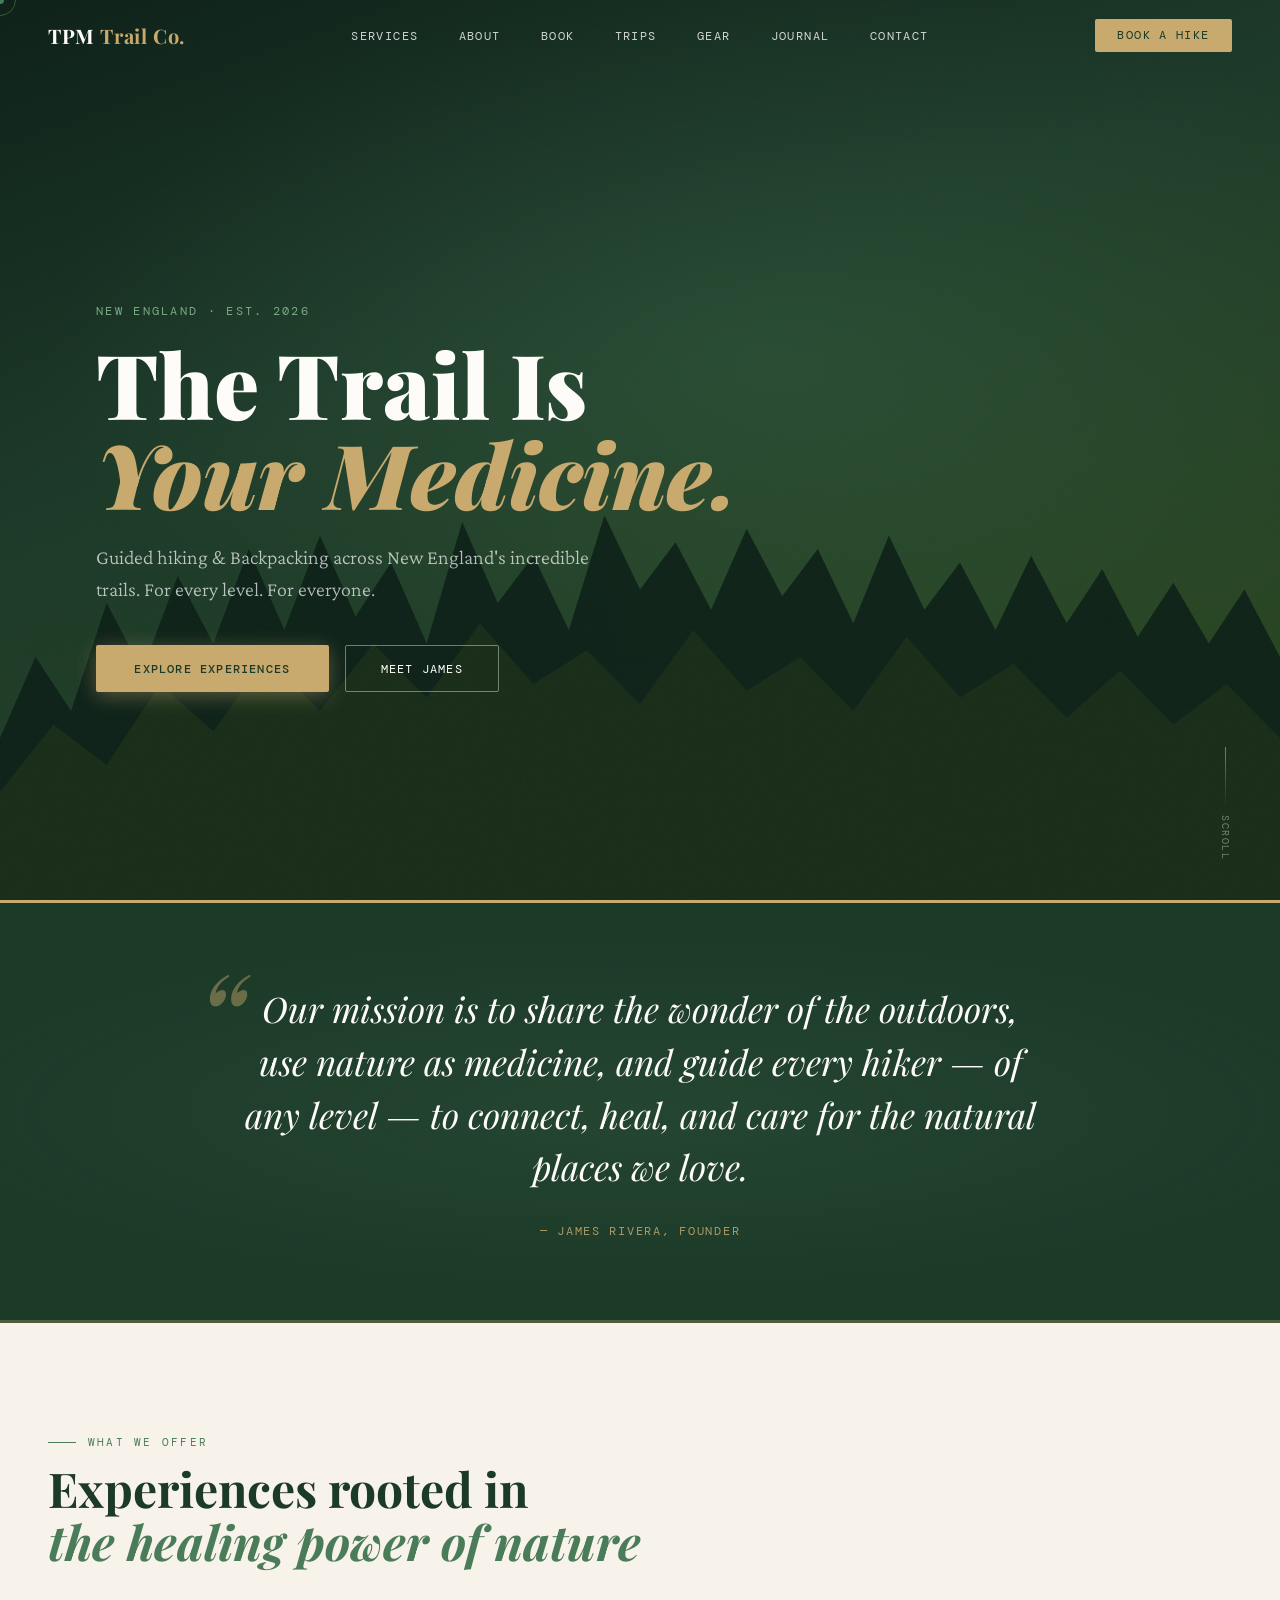
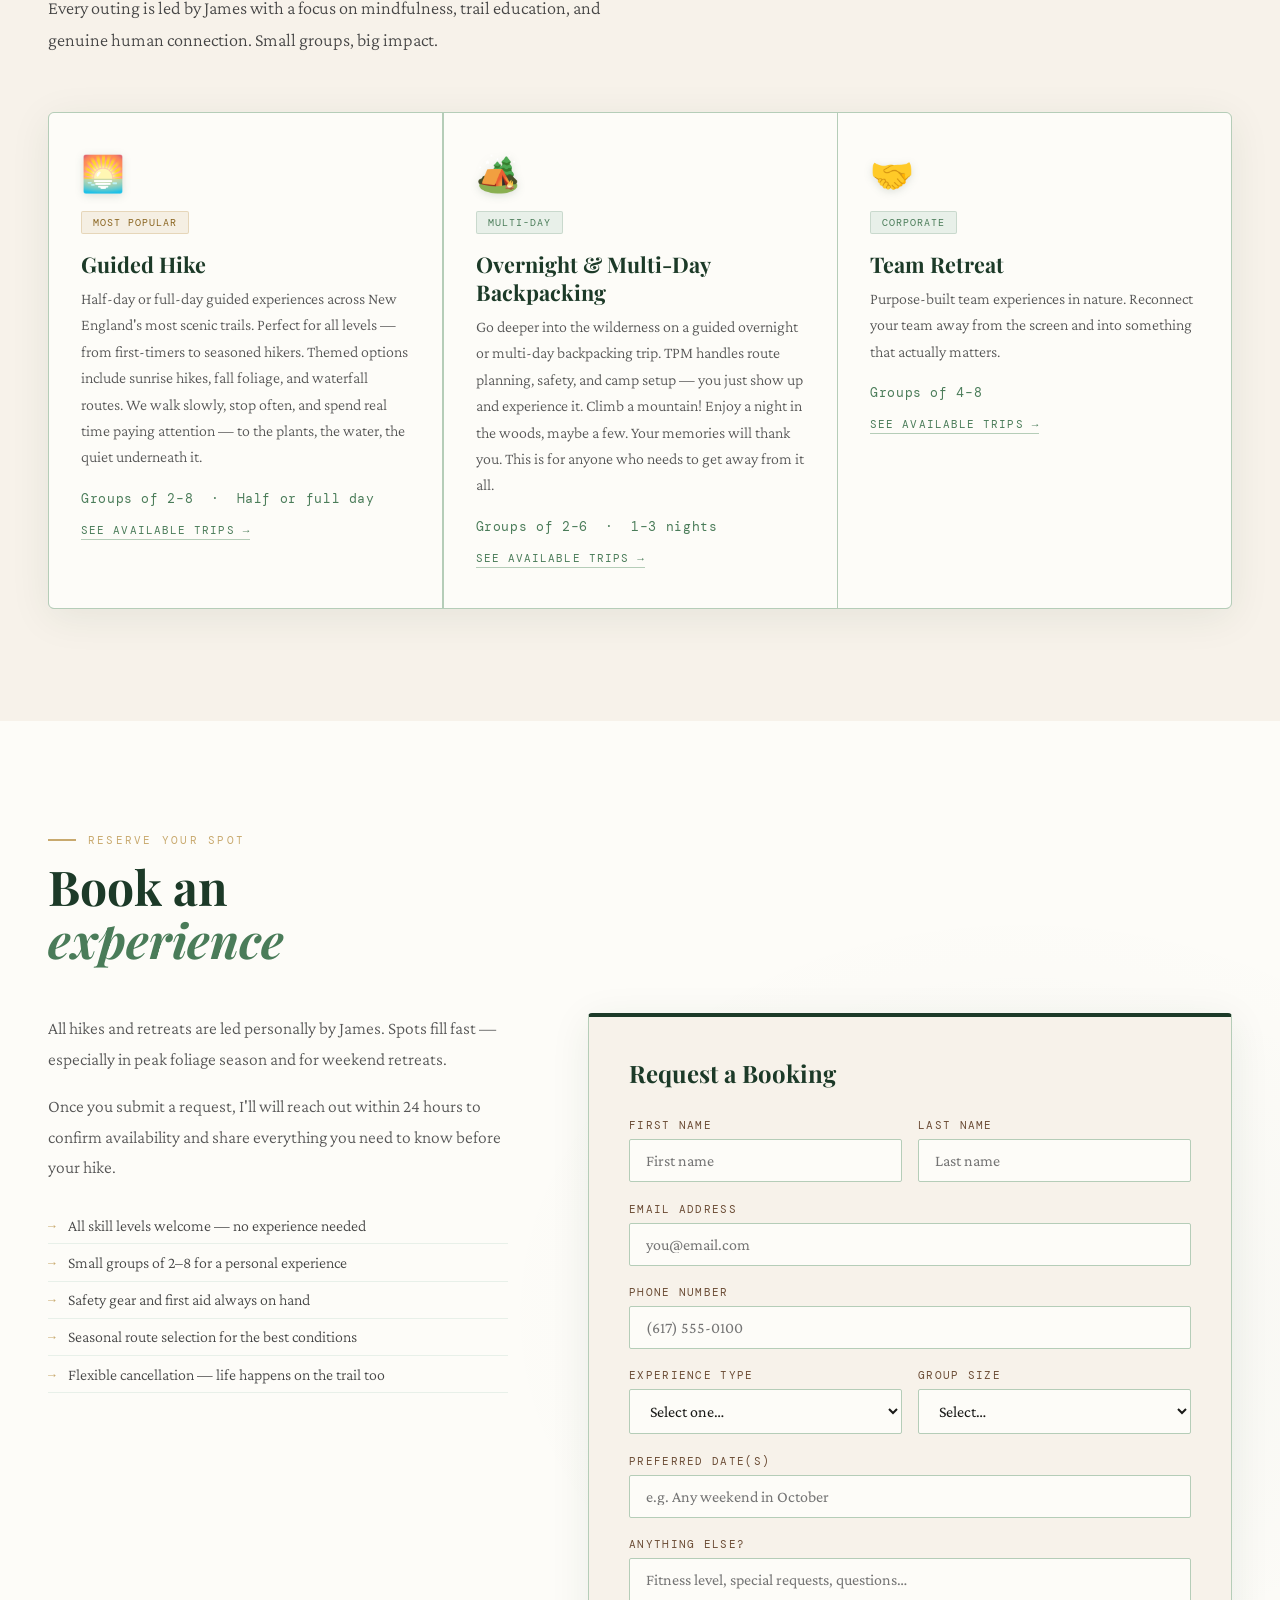
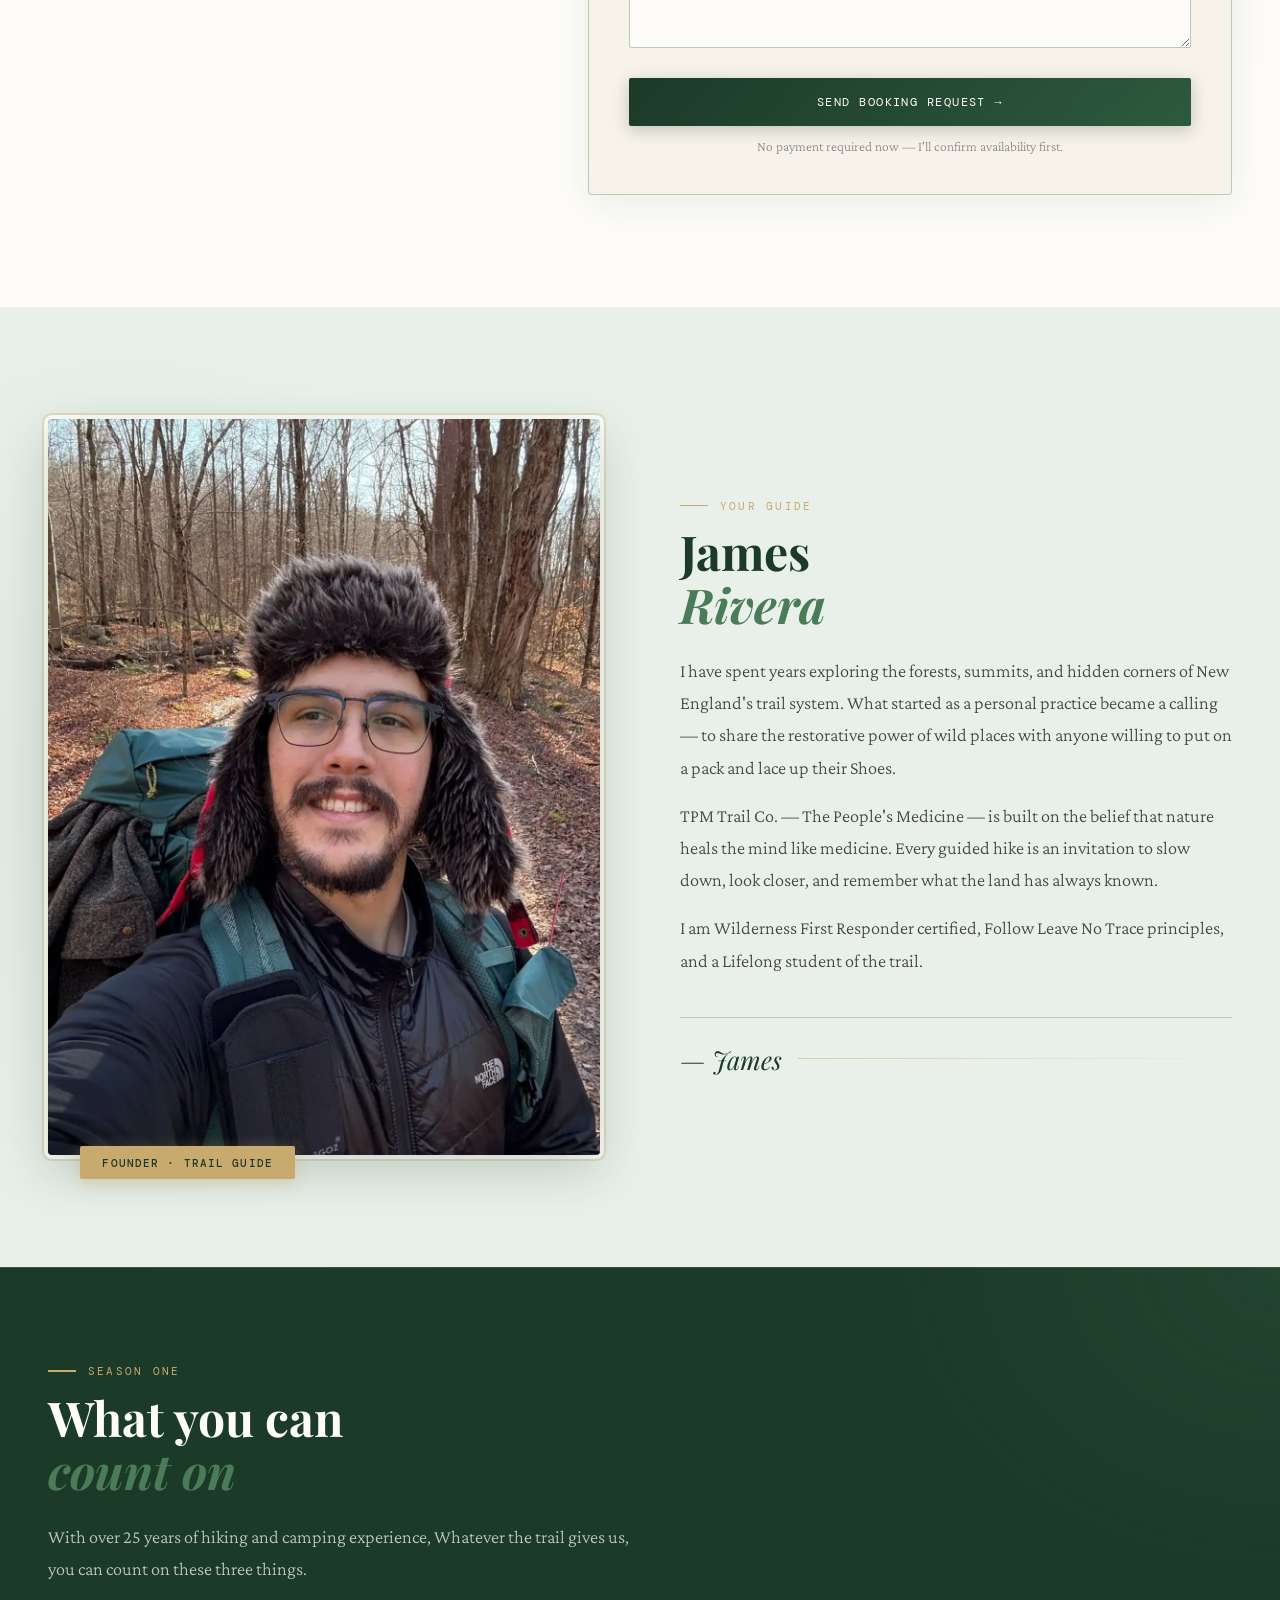
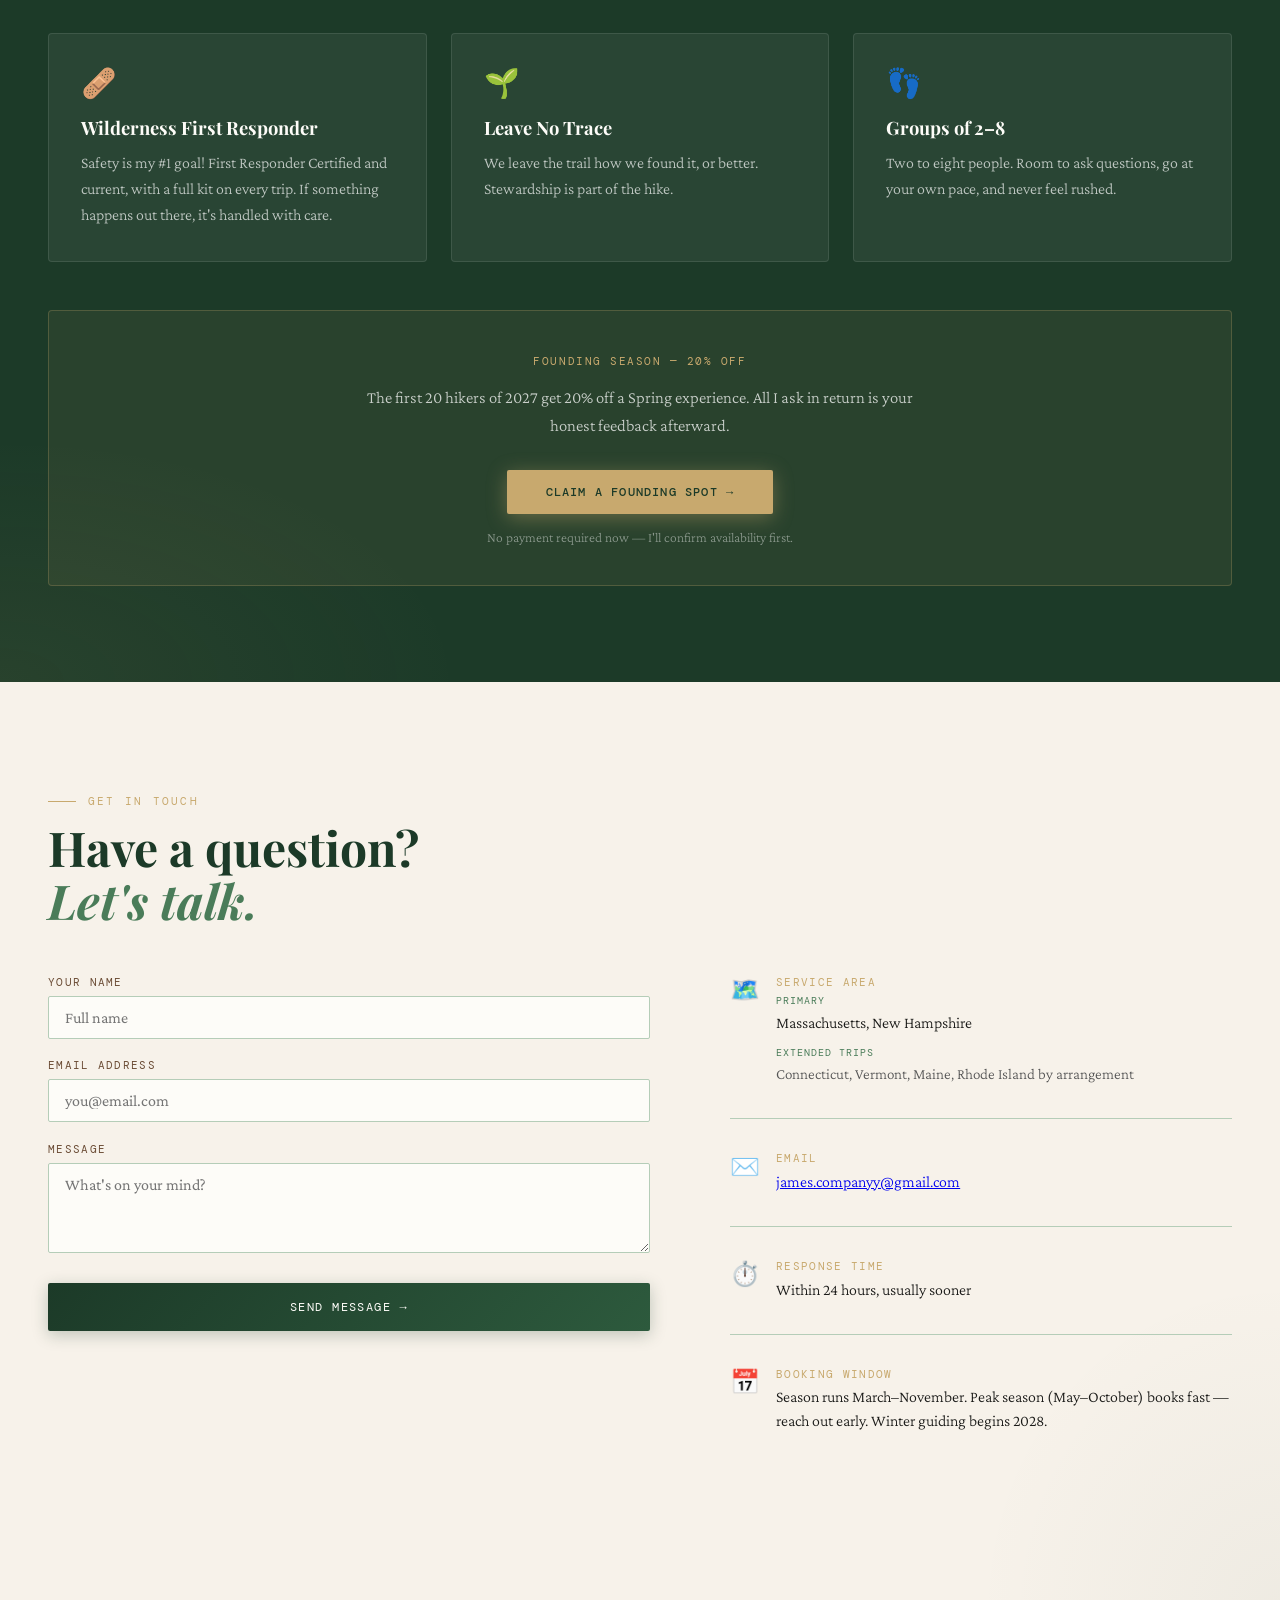
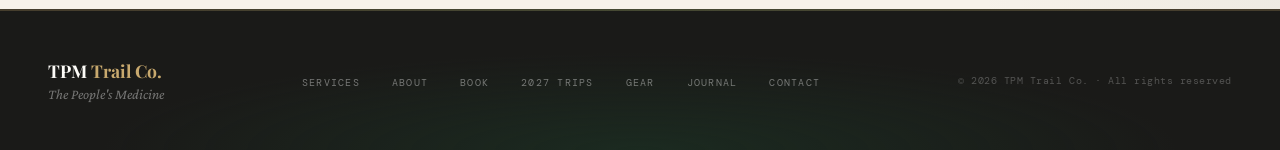
==== commit 59738594: "Merge branch 'gear-page'" ====
--- a/index.html
+++ b/index.html
@@ -104,7 +104,7 @@
       The Trail Is<br>
       <em>Your Medicine.</em>
     </h1>
-    <p class="hero-sub">Guided hiking &amp; nature retreats across New England's incredible trails. For every level. For everyone.</p>
+    <p class="hero-sub">Guided hiking &amp; Backpacking across New England's incredible trails. For every level. For everyone.</p>
     <div class="hero-ctas">
       <button class="btn-primary" onclick="scrollToId('services')">Explore experiences</button>
       <button class="btn-outline" onclick="scrollToId('about')">Meet James</button>
@@ -177,7 +177,7 @@
     <div class="booking-layout">
       <div class="booking-info reveal">
         <p>All hikes and retreats are led personally by James. Spots fill fast — especially in peak foliage season and for weekend retreats.</p>
-        <p>Once you submit a request, James will reach out within 24 hours to confirm availability and share everything you need to know before your hike.</p>
+        <p>Once you submit a request, I'll will reach out within 24 hours to confirm availability and share everything you need to know before your hike.</p>
         <ul class="booking-perks">
           <li>All skill levels welcome — no experience needed</li>
           <li>Small groups of 2–8 for a personal experience</li>
@@ -240,7 +240,7 @@
             <textarea id="b-msg" name="message" placeholder="Fitness level, special requests, questions…"></textarea>
           </div>
           <button type="submit" class="form-submit">Send booking request →</button>
-          <p class="form-note">No payment required now — James will confirm availability first.</p>
+          <p class="form-note">No payment required now — I'll confirm availability first.</p>
         </form>
       </div>
     </div>
@@ -263,9 +263,9 @@
       <div class="about-text reveal">
         <p class="section-label">Your guide</p>
         <h2 class="section-title">James<br><em>Rivera</em></h2>
-        <p class="section-body">James Rivera has spent years exploring the forests, summits, and hidden corners of New England's trail system. What started as a personal practice became a calling — to share the restorative power of wild places with anyone willing to lace up their boots.</p>
+        <p class="section-body">I have spent years exploring the forests, summits, and hidden corners of New England's trail system. What started as a personal practice became a calling — to share the restorative power of wild places with anyone willing to put on a pack and lace up their Shoes.</p>
         <p class="section-body" style="margin-top:1rem;">TPM Trail Co. — The People's Medicine — is built on the belief that nature heals the mind like medicine. Every guided hike is an invitation to slow down, look closer, and remember what the land has always known.</p>
-        <p class="section-body" style="margin-top:1rem;">Wilderness First Responder certified. Follows Leave No Trace principles. Lifelong student of the trail.</p>
+        <p class="section-body" style="margin-top:1rem;"> I am Wilderness First Responder certified, Follow Leave No Trace principles, and a Lifelong student of the trail.</p>
         <p class="about-sig">— James</p>
       </div>
     </div>
@@ -278,7 +278,7 @@
     <div class="reveal">
       <p class="section-label">Season one</p>
       <h2 class="section-title" style="color:var(--white)">What you can<br><em>count on</em></h2>
-      <p class="section-body founding-intro">With over 25 years of hiking and camping experience, 2026 will be my first season out here as a guide. Whatever the trail gives us, you can count on these three things.</p>
+      <p class="section-body founding-intro">With over 25 years of hiking and camping experience, Whatever the trail gives us, you can count on these three things.</p>
     </div>
     <div class="founding-grid">
       <div class="founding-card reveal">
@@ -301,7 +301,7 @@
       <span class="founding-cta-label">Founding Season — 20% off</span>
       <p class="founding-cta-text">The first 20 hikers of 2027 get 20% off a Spring experience. All I ask in return is your honest feedback afterward. </p>
       <button class="btn-primary" onclick="scrollToId('booking')">Claim a founding spot →</button>
-      <p class="form-note form-note--light">No payment required now — James will confirm availability first.</p>
+      <p class="form-note form-note--light">No payment required now — I'll confirm availability first.</p>
     </div>
   </div>
 </section>
